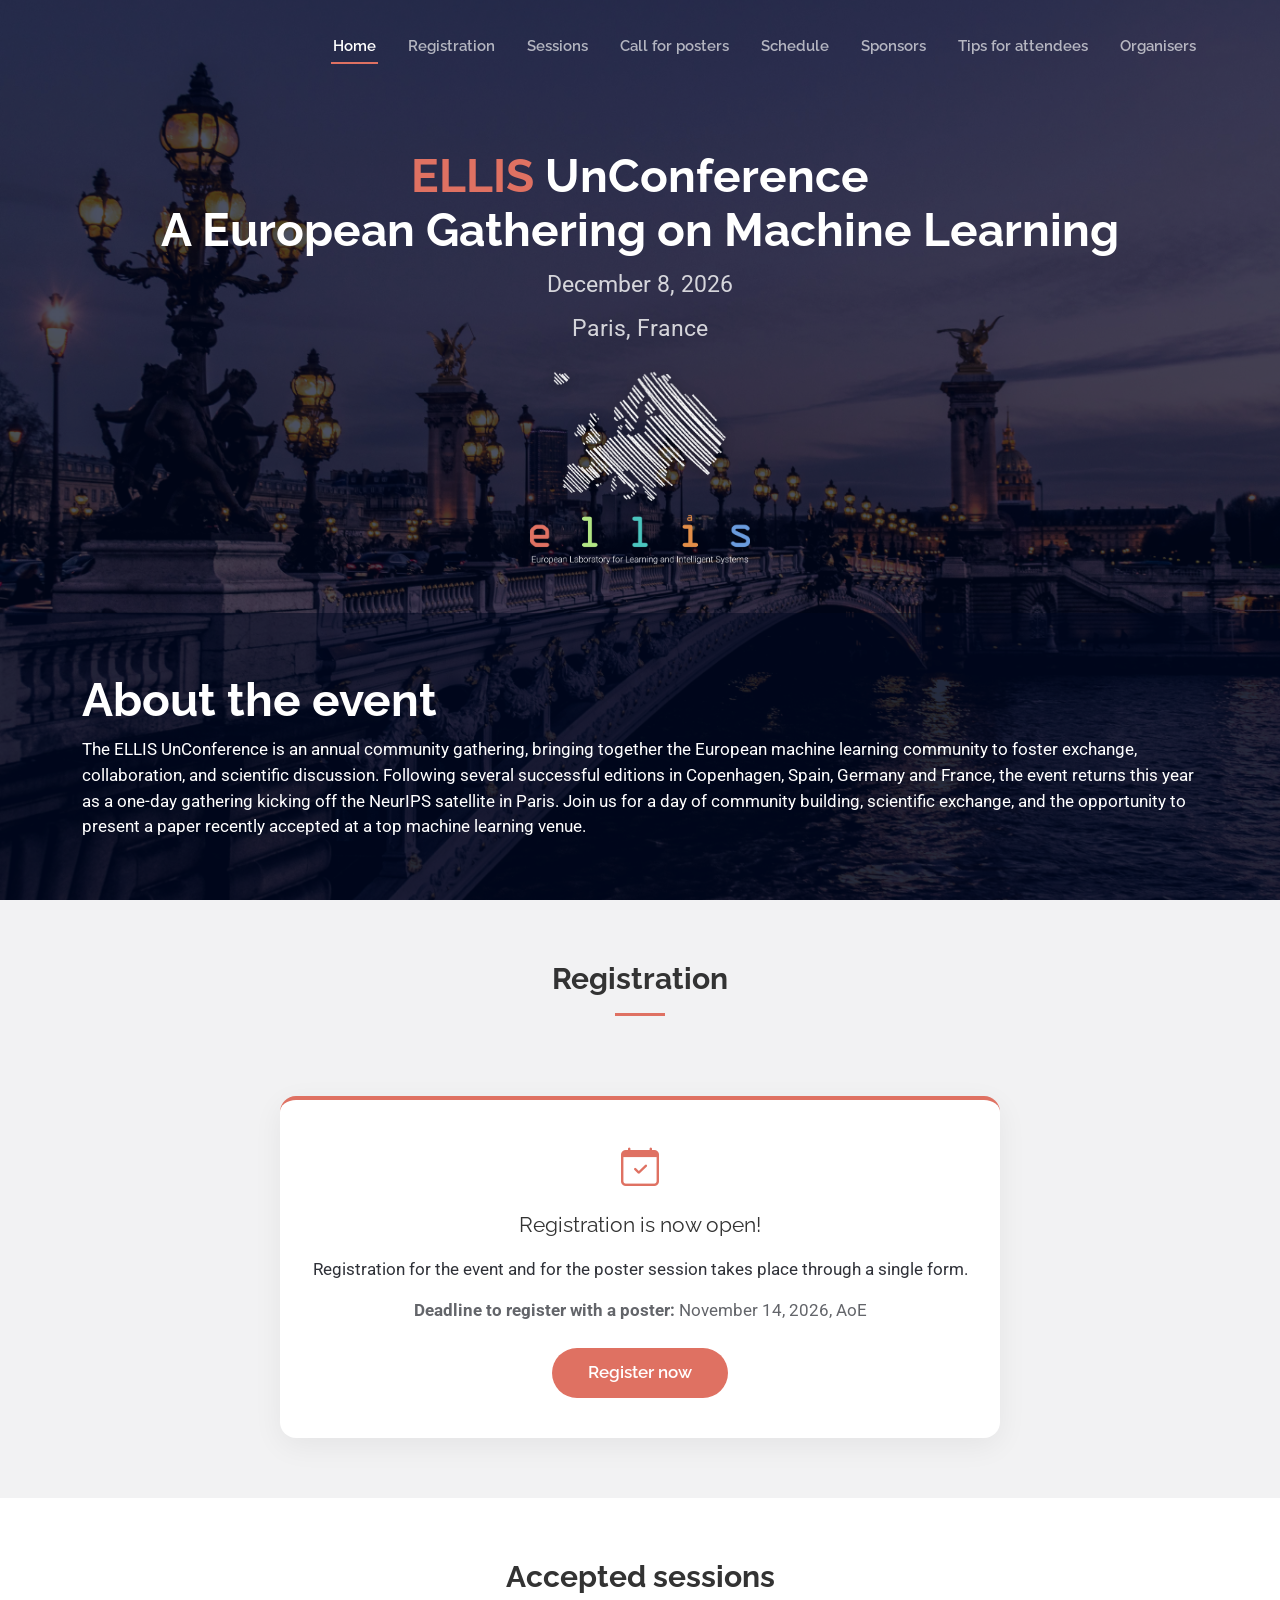
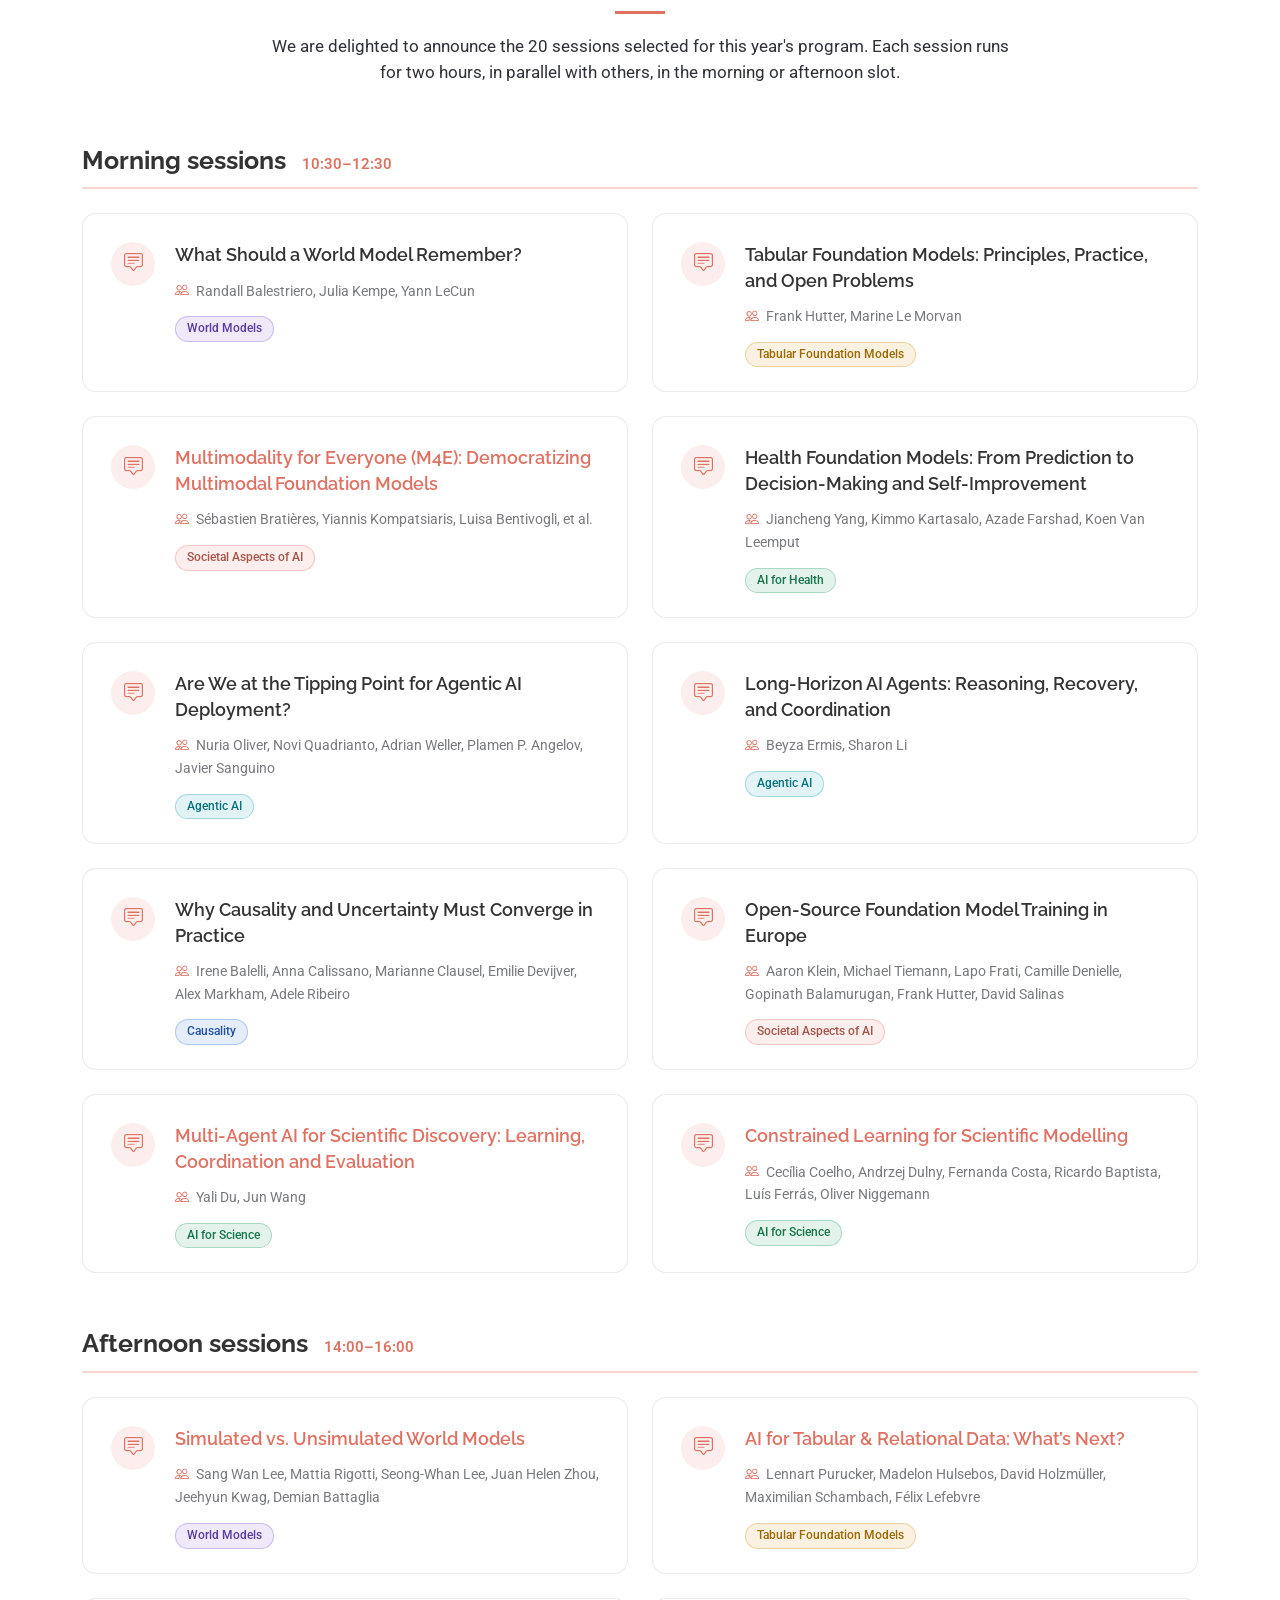
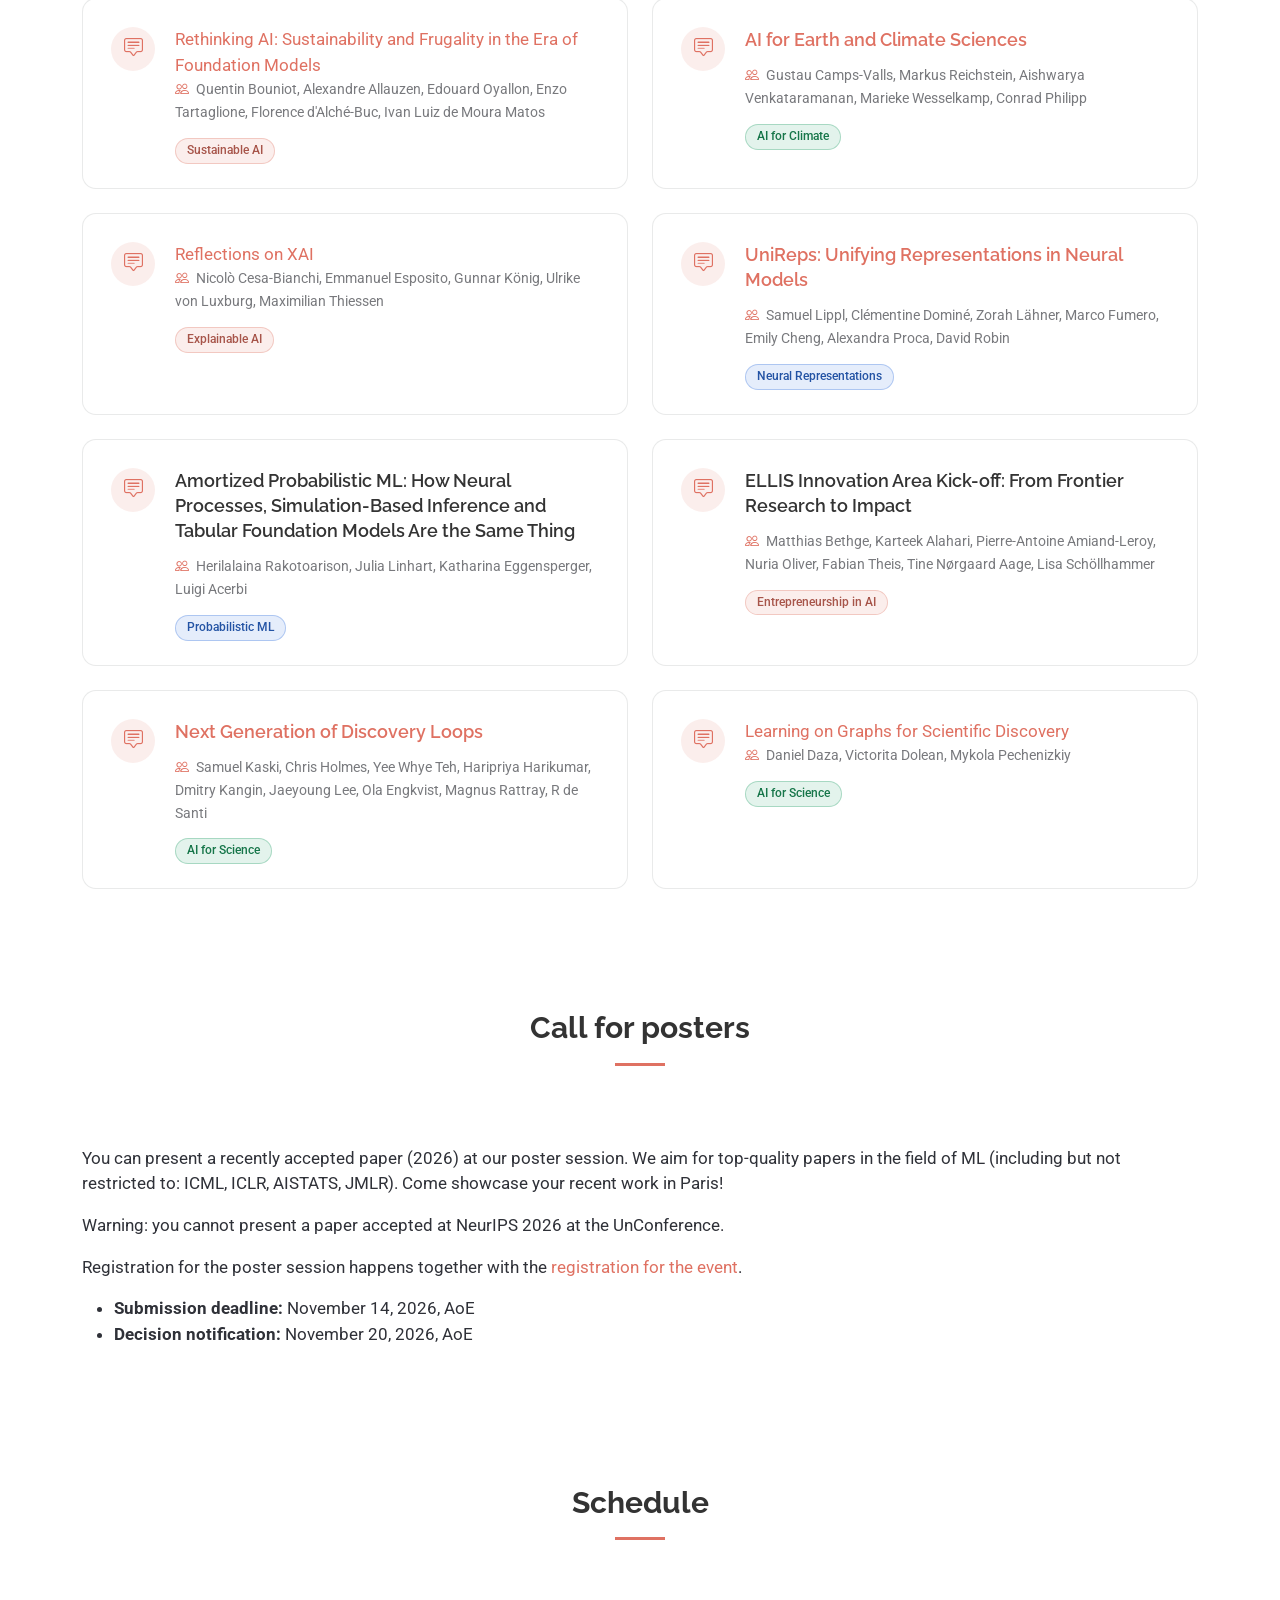
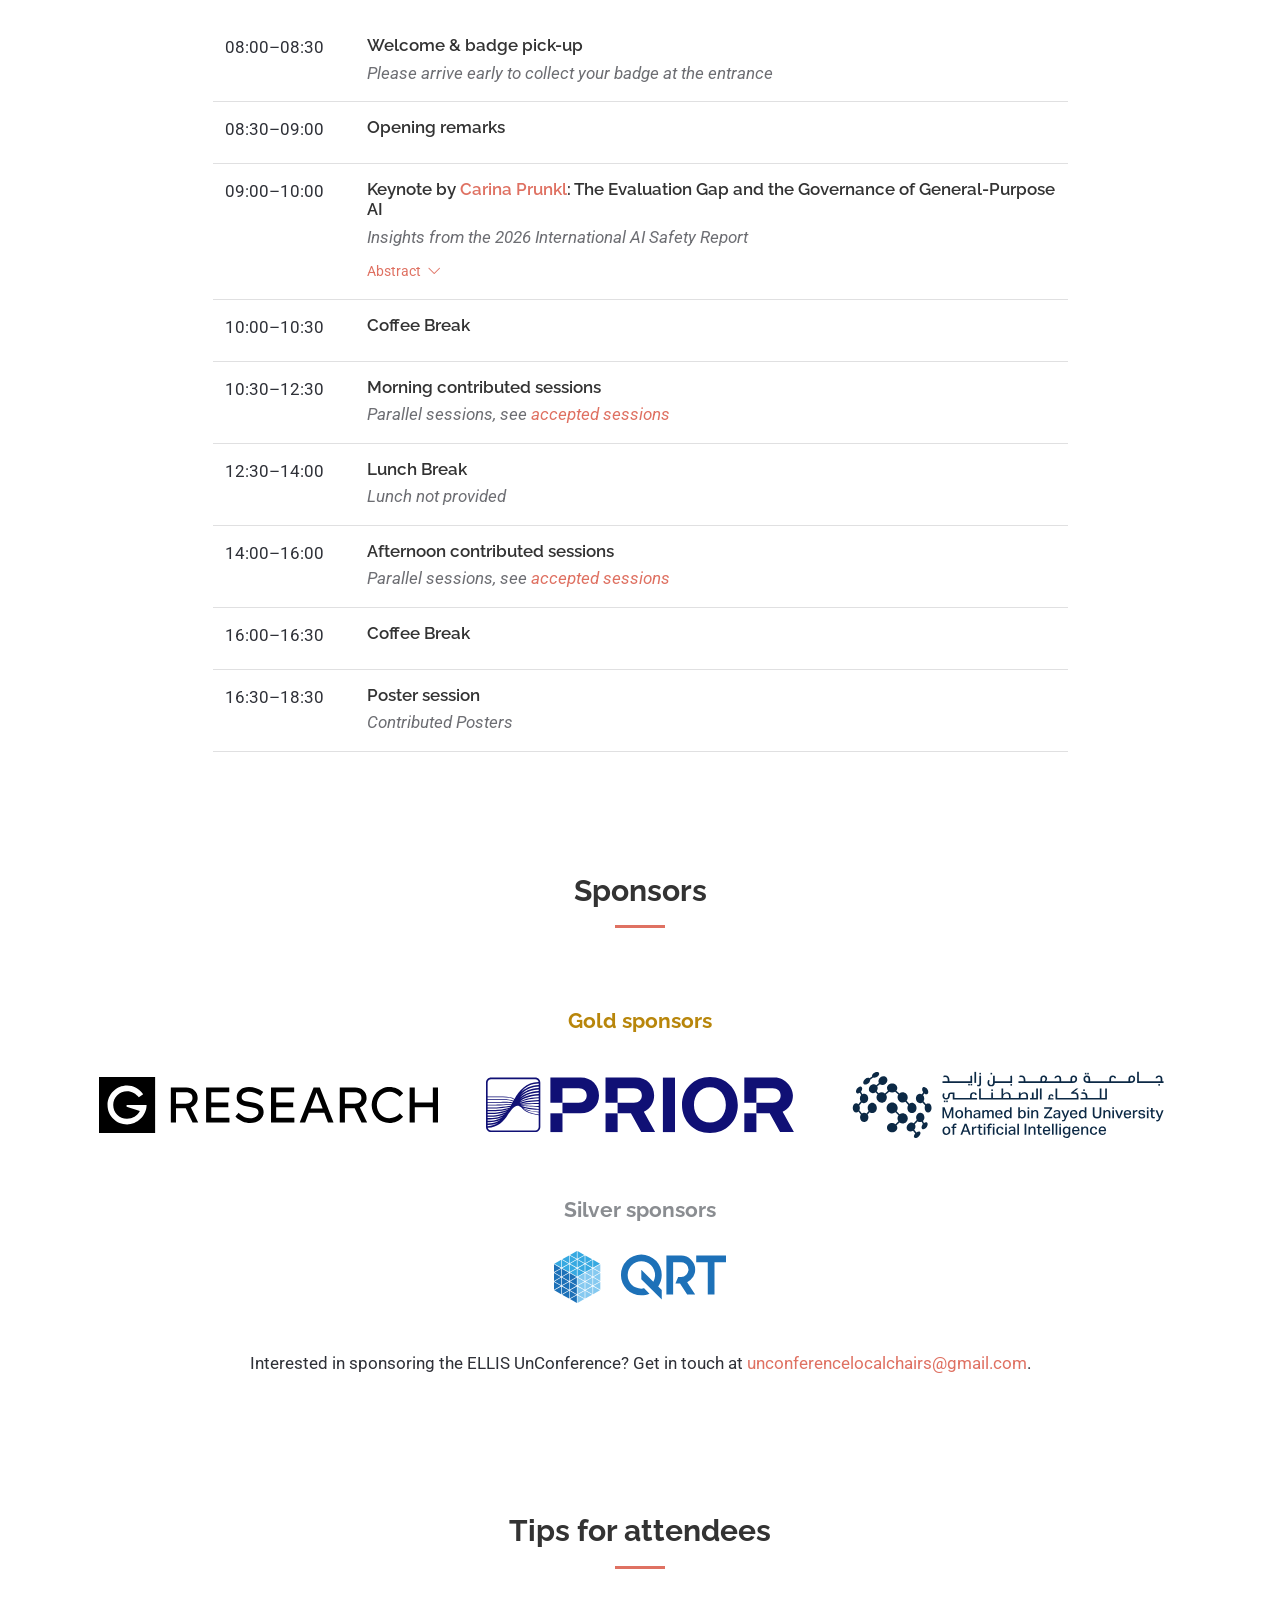
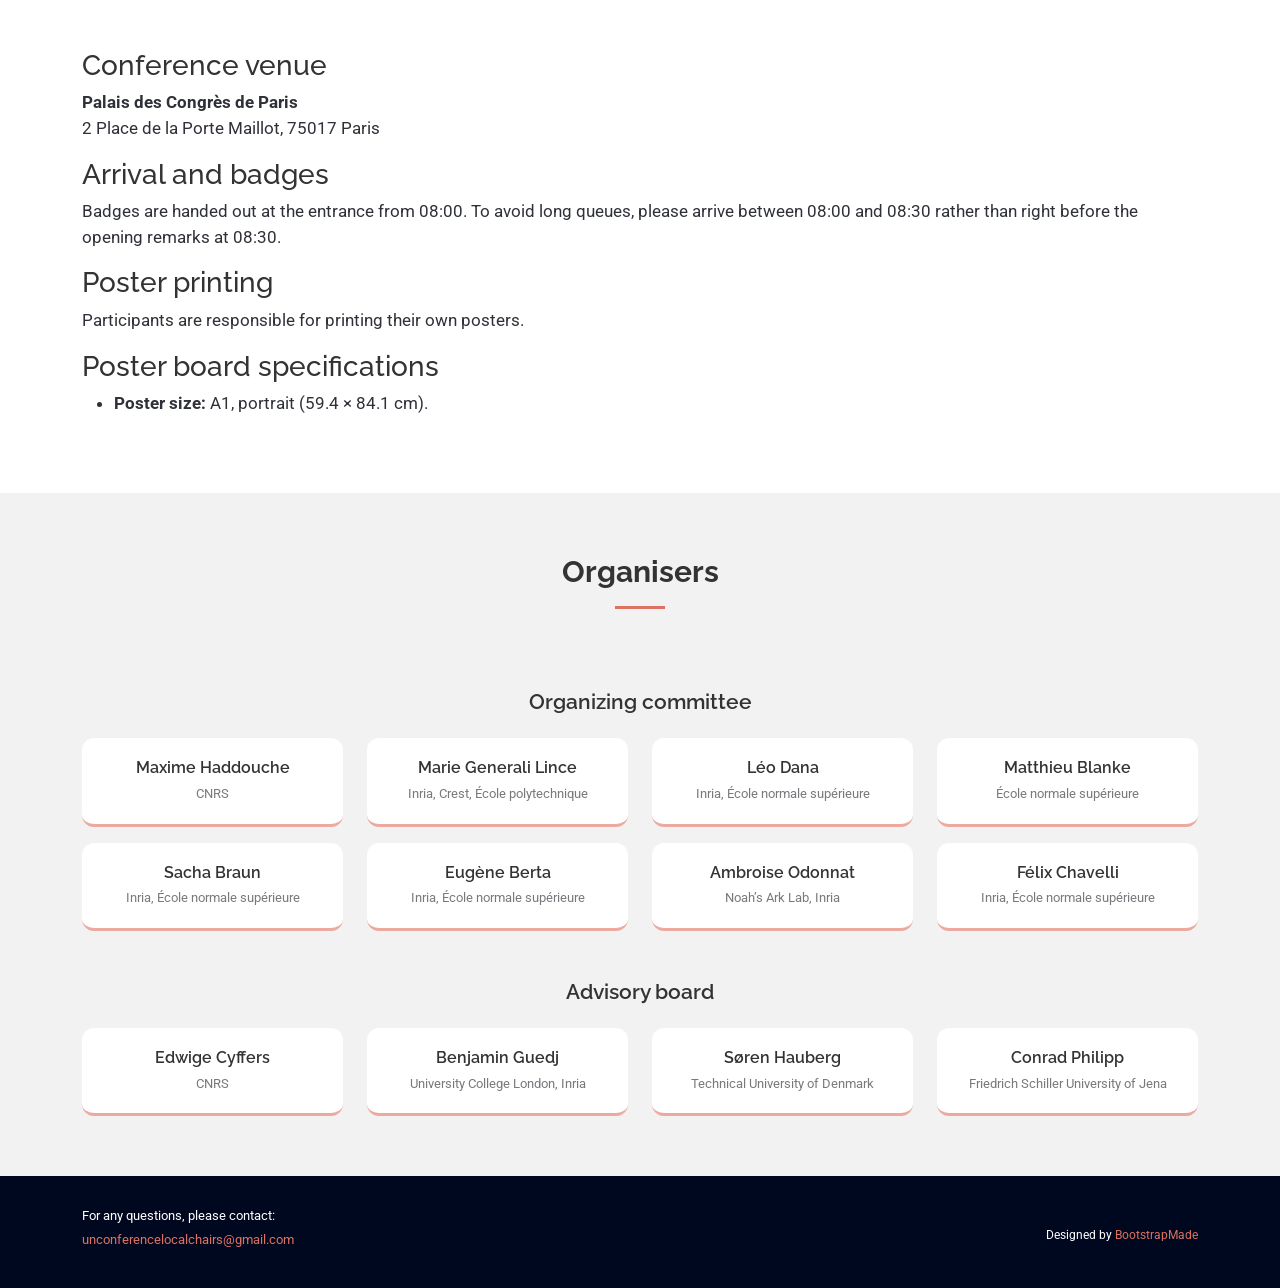
==== index.html @ 82939380 "welcome and badges" ====
<!DOCTYPE html>
<html lang="en">

<head>
  <meta charset="utf-8">
  <meta content="width=device-width, initial-scale=1.0" name="viewport">
  <title>ELLIS UnConference</title>
  <meta name="description" content="">
  <meta name="keywords" content="">

  <!-- Favicons -->
  <link href="assets/img/ELLIS_logo.png" rel="icon">
  <link href="assets/img/apple-touch-icon.png" rel="apple-touch-icon">

  <!-- Fonts -->
  <link href="https://fonts.googleapis.com" rel="preconnect">
  <link href="https://fonts.gstatic.com" rel="preconnect" crossorigin>
  <link href="https://fonts.googleapis.com/css2?family=Roboto:ital,wght@0,100;0,300;0,400;0,500;0,700;0,900;1,100;1,300;1,400;1,500;1,700;1,900&family=Raleway:ital,wght@0,100;0,200;0,300;0,400;0,500;0,600;0,700;0,800;0,900;1,100;1,200;1,300;1,400;1,500;1,600;1,700;1,800;1,900&display=swap" rel="stylesheet">

  <!-- Vendor CSS Files -->
  <link href="assets/vendor/bootstrap/css/bootstrap.min.css" rel="stylesheet">
  <link href="assets/vendor/bootstrap-icons/bootstrap-icons.css" rel="stylesheet">
  <link href="assets/vendor/aos/aos.css" rel="stylesheet">
  <link href="assets/vendor/glightbox/css/glightbox.min.css" rel="stylesheet">
  <link href="assets/vendor/swiper/swiper-bundle.min.css" rel="stylesheet">

  <!-- Main CSS File -->
  <link href="assets/css/main.css" rel="stylesheet">

  <!-- =======================================================
  * Template Name: TheEvent
  * Template URL: https://bootstrapmade.com/theevent-conference-event-bootstrap-template/
  * Updated: Aug 07 2024 with Bootstrap v5.3.3
  * Author: BootstrapMade.com
  * License: https://bootstrapmade.com/license/
  ======================================================== -->
</head>

<body class="index-page">

  <header id="header" class="header d-flex align-items-center fixed-top">
    <div class="container-fluid container-xl position-relative d-flex align-items-center">

      <a href="index.html" class="logo d-flex align-items-center me-auto">
        <!-- <img src="assets/img/logo.png" alt=""> -->
        <!-- Uncomment the line below if you also wish to use an text logo -->
        <!-- <h1 class="sitename">TheEvent</h1>  -->
      </a>

      <nav id="navmenu" class="navmenu">
        <ul>
          <li><a href="#hero" class="active">Home</a></li>
          <li><a href="#registration">Registration</a></li>
          <li><a href="#sessions">Sessions</a></li>
          <li><a href="#call-posters">Call for posters</a></li>
          <li><a href="#schedule">Schedule</a></li>
          <!-- <li><a href="#speakers">Invited speakers</a></li> -->
          <!-- <li><a href="#accepted-sessions">Accepted sessions</a></li> -->
          <li><a href="#sponsors">Sponsors</a></li>
          <li><a href="#tips">Tips for attendees</a></li>
          <li><a href="#organisers">Organisers</a></li>
        </ul>
        <i class="mobile-nav-toggle d-xl-none bi bi-list"></i>
      </nav>

    </div>
  </header>

  <main class="main">

    <!-- Hero Section -->
    <section id="hero" class="hero section dark-background">

      <img src="assets/img/Paris.jpg" alt="" data-aos="fade-in" class="hero-bg">

      <div class="container d-flex flex-column align-items-center text-center mt-auto">
        <h2 data-aos="fade-up" data-aos-delay="100" class=""><span>ELLIS</span> UnConference</h2>
        <h2 data-aos="fade-up" data-aos-delay="100" class="">A European Gathering on Machine Learning</h2>
        <p data-aos="fade-up" data-aos-delay="200">December 8, 2026</p>
        <p data-aos="fade-up" data-aos-delay="200">Paris, France</p>

        <div class="hero-logo text-center" data-aos="fade-up" style="width: 100%;">
          <img src="assets/img/ELLIS_logo_white.png" alt="ELLIS logo" class="img-fluid">
        </div>

      </div>

      <div class="about-info mt-auto position-relative">
        <div class="container position-relative" data-aos="fade-up">
          <div class="row">
            <div class="col-lg-12">
              <h2>About the event</h2>
              <p>
              The ELLIS UnConference is an annual community gathering, bringing together the European machine learning community to foster exchange, collaboration, and scientific discussion.
              Following several successful editions in Copenhagen, Spain, Germany and France, the event returns this year as a one-day gathering kicking off the NeurIPS satellite in Paris.
              Join us for a day of community building, scientific exchange, and the opportunity to present a paper recently accepted at a top machine learning venue.
              </p>
            </div>
          </div>
        </div>
      </div>

    </section><!-- /Hero Section -->


    <section id="registration" class="registration section light-background">

      <div class="container section-title" data-aos="fade-up">
        <h2>Registration</h2>
      </div>

      <div class="container" data-aos="fade-up" data-aos-delay="200">
        <div class="registration-box text-center">
          <i class="bi bi-calendar-check"></i>
          <p class="registration-date">Registration is now open!</p>
          <p>
            Registration for the event and for the poster session takes place through a single form.
          </p>
          <p>
            <strong>Deadline to register with a poster:</strong> November 14, 2026, AoE
          </p>
          <a href="https://ellisunconference2026.dakini-pco.com" class="registration-btn" target="_blank" rel="noopener">Register now</a>
        </div>
      </div>
    </section>


    <section id="sessions" class="sessions section">

      <div class="container section-title" data-aos="fade-up">
        <h2>Accepted sessions</h2>
        <p>
          We are delighted to announce the 20 sessions selected for this year's program.
          Each session runs for two hours, in parallel with others, in the morning or afternoon slot.
        </p>
      </div>

      <div class="container">
        <div class="session-slot" data-aos="fade-up">
          <h3>Morning sessions</h3>
          <time>10:30–12:30</time>
        </div>

        <div class="row gy-4">

          <div class="col-lg-6" data-aos="fade-up" data-aos-delay="200">
            <div class="session-card">
              <span class="session-icon"><i class="bi bi-chat-square-text"></i></span>
              <div>
                <h4>What Should a World Model Remember?</h4>
                <p><i class="bi bi-people"></i> Randall Balestriero, Julia Kempe, Yann LeCun</p>
                <ul class="session-tags">
                  <li class="tag tag-models">World Models</li>
                </ul>
              </div>
            </div>
          </div>

          <div class="col-lg-6" data-aos="fade-up" data-aos-delay="100">
            <div class="session-card">
              <span class="session-icon"><i class="bi bi-chat-square-text"></i></span>
              <div>
                <h4>Tabular Foundation Models: Principles, Practice, and Open Problems</h4>
                <p><i class="bi bi-people"></i> Frank Hutter, Marine Le Morvan</p>
                <ul class="session-tags">
                  <li class="tag tag-data">Tabular Foundation Models</li>
                </ul>
              </div>
            </div>
          </div>

          <div class="col-lg-6" data-aos="fade-up" data-aos-delay="200">
            <div class="session-card">
              <span class="session-icon"><i class="bi bi-chat-square-text"></i></span>
              <div>
                <h4>
                  <a href="https://dvps-ai.github.io/multimodality4everyone/" target="_blank" rel="noopener noreferrer">
                    Multimodality for Everyone (M4E): Democratizing Multimodal Foundation Models
                  </a>
                </h4>
                <p><i class="bi bi-people"></i> Sébastien Bratières, Yiannis Kompatsiaris, Luisa Bentivogli, et al.</p>
                <ul class="session-tags">
                  <li class="tag tag-society">Societal Aspects of AI</li>
                </ul>
              </div>
            </div>
          </div>

          <div class="col-lg-6" data-aos="fade-up" data-aos-delay="100">
            <div class="session-card">
              <span class="session-icon"><i class="bi bi-chat-square-text"></i></span>
              <div>
                <h4>Health Foundation Models: From Prediction to Decision-Making and Self-Improvement</h4>
                <p><i class="bi bi-people"></i> Jiancheng Yang, Kimmo Kartasalo, Azade Farshad, Koen Van Leemput</p>
                <ul class="session-tags">
                  <li class="tag tag-science">AI for Health</li>
                </ul>
              </div>
            </div>
          </div>

          <div class="col-lg-6" data-aos="fade-up" data-aos-delay="200">
            <div class="session-card">
              <span class="session-icon"><i class="bi bi-chat-square-text"></i></span>
              <div>
                <h4>Are We at the Tipping Point for Agentic AI Deployment?</h4>
                <p><i class="bi bi-people"></i> Nuria Oliver, Novi Quadrianto, Adrian Weller, Plamen P. Angelov, Javier Sanguino</p>
                <ul class="session-tags">
                  <li class="tag tag-agents">Agentic AI</li>
                </ul>
              </div>
            </div>
          </div>

          <div class="col-lg-6" data-aos="fade-up" data-aos-delay="100">
            <div class="session-card">
              <span class="session-icon"><i class="bi bi-chat-square-text"></i></span>
              <div>
                <h4>Long-Horizon AI Agents: Reasoning, Recovery, and Coordination</h4>
                <p><i class="bi bi-people"></i> Beyza Ermis, Sharon Li</p>
                <ul class="session-tags">
                  <li class="tag tag-agents">Agentic AI</li>
                </ul>
              </div>
            </div>
          </div>

          <div class="col-lg-6" data-aos="fade-up" data-aos-delay="200">
            <div class="session-card">
              <span class="session-icon"><i class="bi bi-chat-square-text"></i></span>
              <div>
                <h4>Why Causality and Uncertainty Must Converge in Practice</h4>
                <p><i class="bi bi-people"></i> Irene Balelli, Anna Calissano, Marianne Clausel, Emilie Devijver, Alex Markham, Adele Ribeiro</p>
                <ul class="session-tags">
                  <li class="tag tag-methods">Causality</li>
                </ul>
              </div>
            </div>
          </div>

          <div class="col-lg-6" data-aos="fade-up" data-aos-delay="100">
            <div class="session-card">
              <span class="session-icon"><i class="bi bi-chat-square-text"></i></span>
              <div>
                <h4>Open-Source Foundation Model Training in Europe</h4>
                <p><i class="bi bi-people"></i> Aaron Klein, Michael Tiemann, Lapo Frati, Camille Denielle, Gopinath Balamurugan, Frank Hutter, David Salinas</p>
                <ul class="session-tags">
                  <li class="tag tag-society">Societal Aspects of AI</li>
                </ul>
              </div>
            </div>
          </div>

          <div class="col-lg-6" data-aos="fade-up" data-aos-delay="200">
            <div class="session-card">
              <span class="session-icon"><i class="bi bi-chat-square-text"></i></span>
              <div>
                <h4>
                  <a href="https://yalidu.github.io/ellis-multi-agent-workshop-2026/#about" target="_blank" rel="noopener noreferrer">
                    Multi-Agent AI for Scientific Discovery: Learning, Coordination and Evaluation
                  </a>
                </h4>
                <p><i class="bi bi-people"></i> Yali Du, Jun Wang</p>
                <ul class="session-tags">
                  <li class="tag tag-science">AI for Science</li>
                </ul>
              </div>
            </div>
          </div>

          <div class="col-lg-6" data-aos="fade-up" data-aos-delay="100">
            <div class="session-card">
              <span class="session-icon"><i class="bi bi-chat-square-text"></i></span>
              <div>
                <h4>
                  <a href="https://badulion.github.io/cl4sm_2026/" target="_blank" rel="noopener noreferrer">
                    Constrained Learning for Scientific Modelling
                  </a>
                </h4>
                <p><i class="bi bi-people"></i> Cecília Coelho, Andrzej Dulny, Fernanda Costa, Ricardo Baptista, Luís Ferrás, Oliver Niggemann</p>
                <ul class="session-tags">
                  <li class="tag tag-science">AI for Science</li>
                </ul>
              </div>
            </div>
          </div>

        </div>

        <div class="session-slot" data-aos="fade-up">
          <h3>Afternoon sessions</h3>
          <time>14:00–16:00</time>
        </div>

        <div class="row gy-4">

          <div class="col-lg-6" data-aos="fade-up" data-aos-delay="200">
            <div class="session-card">
              <span class="session-icon"><i class="bi bi-chat-square-text"></i></span>
              <div>
                <h4>
                  <a href="https://unsimulated-wm.github.io/ " target="_blank" rel="noopener noreferrer">
                    Simulated vs. Unsimulated World Models
                  </a>
                </h4>
                <p><i class="bi bi-people"></i> Sang Wan Lee, Mattia Rigotti, Seong-Whan Lee, Juan Helen Zhou, Jeehyun Kwag, Demian Battaglia</p>
                <ul class="session-tags">
                  <li class="tag tag-models">World Models</li>
                </ul>
              </div>
            </div>
          </div>

          <div class="col-lg-6" data-aos="fade-up" data-aos-delay="100">
            <div class="session-card">
              <span class="session-icon"><i class="bi bi-chat-square-text"></i></span>
              <div>
                <h4>
                  <a href="https://lennartpurucker.github.io/tabular-relational-ellis/" target="_blank" rel="noopener noreferrer">
                    AI for Tabular &amp; Relational Data: What’s Next?
                  </a>
                </h4>
                <p><i class="bi bi-people"></i> Lennart Purucker, Madelon Hulsebos, David Holzmüller, Maximilian Schambach, Félix Lefebvre</p>
                <ul class="session-tags">
                  <li class="tag tag-data">Tabular Foundation Models</li>
                </ul>
              </div>
            </div>
          </div>

          <div class="col-lg-6" data-aos="fade-up" data-aos-delay="200">
            <div class="session-card">
              <span class="session-icon"><i class="bi bi-chat-square-text"></i></span>
              <div>
                <a href="https://rethinking-ai.github.io/" target="_blank" rel="noopener noreferrer">
                    Rethinking AI: Sustainability and Frugality in the Era of Foundation Models
                  </a>
                <p><i class="bi bi-people"></i> Quentin Bouniot, Alexandre Allauzen, Edouard Oyallon, Enzo Tartaglione, Florence d'Alché-Buc, Ivan Luiz de Moura Matos</p>
                <ul class="session-tags">
                  <li class="tag tag-society">Sustainable AI</li>
                </ul>
              </div>
            </div>
          </div>

          <div class="col-lg-6" data-aos="fade-up" data-aos-delay="100">
            <div class="session-card">
              <span class="session-icon"><i class="bi bi-chat-square-text"></i></span>
              <div>
                <h4>
                  <a href="https://www.ellis-jena.ai/ellis-unconference-2026/" target="_blank" rel="noopener noreferrer">
                    AI for Earth and Climate Sciences
                  </a>
                </h4>
                <p><i class="bi bi-people"></i> Gustau Camps-Valls, Markus Reichstein, Aishwarya Venkataramanan, Marieke Wesselkamp, Conrad Philipp</p>
                <ul class="session-tags">
                  <li class="tag tag-science">AI for Climate</li>
                </ul>
              </div>
            </div>
          </div>

          <div class="col-lg-6" data-aos="fade-up" data-aos-delay="200">
            <div class="session-card">
              <span class="session-icon"><i class="bi bi-chat-square-text"></i></span>
              <div>
                <a href="https://reflectionsonxai.github.io/" target="_blank" rel="noopener noreferrer">
                    Reflections on XAI
                  </a>
                <p><i class="bi bi-people"></i> Nicolò Cesa-Bianchi, Emmanuel Esposito, Gunnar König, Ulrike von Luxburg, Maximilian Thiessen</p>
                <ul class="session-tags">
                  <li class="tag tag-society">Explainable AI</li>
                </ul>
              </div>
            </div>
          </div>

          <div class="col-lg-6" data-aos="fade-up" data-aos-delay="100">
            <div class="session-card">
              <span class="session-icon"><i class="bi bi-chat-square-text"></i></span>
              <div>
                <h4>
                  <a href="https://unireps.org/" target="_blank" rel="noopener noreferrer">
                    UniReps: Unifying Representations in Neural Models
                  </a>
                </h4>
                <p><i class="bi bi-people"></i> Samuel Lippl, Clémentine Dominé, Zorah Lähner, Marco Fumero, Emily Cheng, Alexandra Proca, David Robin</p>
                <ul class="session-tags">
                  <li class="tag tag-methods">Neural Representations</li>
                </ul>
              </div>
            </div>
          </div>

          <div class="col-lg-6" data-aos="fade-up" data-aos-delay="200">
            <div class="session-card">
              <span class="session-icon"><i class="bi bi-chat-square-text"></i></span>
              <div>
                <h4>Amortized Probabilistic ML: How Neural Processes, Simulation-Based Inference and Tabular Foundation Models Are the Same Thing</h4>
                <p><i class="bi bi-people"></i> Herilalaina Rakotoarison, Julia Linhart, Katharina Eggensperger, Luigi Acerbi</p>
                <ul class="session-tags">
                  <li class="tag tag-methods">Probabilistic ML</li>
                </ul>
              </div>
            </div>
          </div>

          <div class="col-lg-6" data-aos="fade-up" data-aos-delay="100">
            <div class="session-card">
              <span class="session-icon"><i class="bi bi-chat-square-text"></i></span>
              <div>
                <h4>ELLIS Innovation Area Kick-off: From Frontier Research to Impact</h4>
                <p><i class="bi bi-people"></i> Matthias Bethge, Karteek Alahari, Pierre-Antoine Amiand-Leroy, Nuria Oliver, Fabian Theis, Tine Nørgaard Aage, Lisa Schöllhammer</p>
                <ul class="session-tags">
                  <li class="tag tag-society">Entrepreneurship in AI</li>
                </ul>
              </div>
            </div>
          </div>

          <div class="col-lg-6" data-aos="fade-up" data-aos-delay="200">
            <div class="session-card">
              <span class="session-icon"><i class="bi bi-chat-square-text"></i></span>
              <div>    
                <h4>
                  <a href="https://nextgendiscloop.github.io/" target="_blank" rel="noopener noreferrer">
                    Next Generation of Discovery Loops
                  </a>
                </h4>
                <p><i class="bi bi-people"></i> Samuel Kaski, Chris Holmes, Yee Whye Teh, Haripriya Harikumar, Dmitry Kangin, Jaeyoung Lee, Ola Engkvist, Magnus Rattray, R de Santi</p>
                <ul class="session-tags">
                  <li class="tag tag-science">AI for Science</li>
                </ul>
              </div>
            </div>
          </div>

          <div class="col-lg-6" data-aos="fade-up" data-aos-delay="100">
            <div class="session-card">
              <span class="session-icon"><i class="bi bi-chat-square-text"></i></span>
              <div>
                <a href="https://log4science.github.io/" target="_blank" rel="noopener noreferrer">
                    Learning on Graphs for Scientific Discovery
                  </a>
                <p><i class="bi bi-people"></i> Daniel Daza, Victorita Dolean, Mykola Pechenizkiy</p>
                <ul class="session-tags">
                  <li class="tag tag-science">AI for Science</li>
                </ul>
              </div>
            </div>
          </div>

        </div>
      </div>
    </section>


    <section id="call-posters" class="schedule section">

      <div class="container section-title" data-aos="fade-up">
        <h2>Call for posters</h2>
      </div>

      <div class="container" data-aos="fade-up" data-aos-delay="200">
        <p>
          You can present a recently accepted paper (2026) at our poster session.
          We aim for top-quality papers in the field of ML (including but not restricted to: ICML, ICLR, AISTATS, JMLR).
          Come showcase your recent work in Paris!
        </p>
        <p>
          Warning: you cannot present a paper accepted at NeurIPS 2026 at the UnConference.
        </p>
        <p>
          Registration for the poster session happens together with the <a href="#registration">registration for the event</a>.
        </p>
        <ul class="fa-ul">
          <li><span class="fa-li"><i class="fa fa-check"></i></span><strong>Submission deadline:</strong> November 14, 2026, AoE</li>
          <li><span class="fa-li"><i class="fa fa-check"></i></span><strong>Decision notification:</strong> November 20, 2026, AoE</li>
        </ul>

      </div>
    </section>
  

    <section id="schedule" class="schedule section">

      <div class="container section-title" data-aos="fade-up">
        <h2>Schedule</h2>
      </div>

      <div class="container">
        <div class="tab-content row justify-content-center" data-aos="fade-up" data-aos-delay="200">
          <div role="tabpanel" class="col-lg-9 tab-pane fade show active" id="day-1">

            <div class="row schedule-item">
              <div class="col-md-2">
                <time>08:00–08:30</time>
              </div>
              <div class="col-md-10">
                <h4>Welcome &amp; badge pick-up</h4>
                <p>Please arrive early to collect your badge at the entrance</p>
              </div>
            </div>

            <div class="row schedule-item">
              <div class="col-md-2">
                <time>08:30–09:00</time>
              </div>
              <div class="col-md-10">
                <h4>Opening remarks</h4>
              </div>
            </div>

            <div class="row schedule-item">
              <div class="col-md-2">
                <time>09:00–10:00</time>
              </div>
              <div class="col-md-10">
                <h4>Keynote by <a href="https://www.carinaprunkl.com" target="_blank" rel="noopener noreferrer">Carina Prunkl</a>: The Evaluation Gap and the Governance of General-Purpose AI</h4>
                <p>Insights from the 2026 International AI Safety Report</p>
                <details class="schedule-abstract">
                  <summary>Abstract <i class="bi bi-chevron-down"></i></summary>
                  <p>This presentation discusses key findings from the 2026 International AI Safety Report, an international scientific assessment of the capabilities, risks, and risk management challenges associated with general-purpose AI systems. It focuses in particular on one cross-cutting theme in the report: the growing gap between what current evaluations measure and what decision-makers need to know. As AI systems advance rapidly, benchmarks and model evaluations are increasingly used to support claims about capability, safety, and readiness for deployment. Yet these evaluations often provide only limited evidence about how systems will behave in real-world settings. The talk situates this evaluation gap within the report’s broader findings on capability advances, emerging risks, and the limits of existing safety measures, and reflects on what this means for governance under conditions of incomplete and uneven evidence.</p>
                </details>
              </div>
            </div>

            <div class="row schedule-item">
              <div class="col-md-2">
                <time>10:00–10:30</time>
              </div>
              <div class="col-md-10">
                <h4>Coffee Break</h4>
              </div>
            </div>

            <div class="row schedule-item">
              <div class="col-md-2">
                <time>10:30–12:30</time>
              </div>
              <div class="col-md-10">
                <h4>Morning contributed sessions</h4>
                <p>Parallel sessions, see <a href="#sessions">accepted sessions</a></p>
              </div>
            </div>

            <div class="row schedule-item">
              <div class="col-md-2">
                <time>12:30–14:00</time>
              </div>
              <div class="col-md-10">
                <h4>Lunch Break</h4>
                <p>Lunch not provided</p>
              </div>
            </div>

            <div class="row schedule-item">
              <div class="col-md-2">
                <time>14:00–16:00</time>
              </div>
              <div class="col-md-10">
                <h4>Afternoon contributed sessions</h4>
                <p>Parallel sessions, see <a href="#sessions">accepted sessions</a></p>
              </div>
            </div>

            <div class="row schedule-item">
              <div class="col-md-2">
                <time>16:00–16:30</time>
              </div>
              <div class="col-md-10">
                <h4>Coffee Break</h4>
              </div>
            </div>

            <div class="row schedule-item">
              <div class="col-md-2">
                <time>16:30–18:30</time>
              </div>
              <div class="col-md-10">
                <h4>Poster session</h4>
                <p>Contributed Posters</p>
              </div>
            </div>
          </div>
        </div>
      </div>
    </section>


    <!--
    <section id="speakers" class="speakers section">

      <div class="container section-title" data-aos="fade-up">
        <h2>Invited speakers</h2>
      <div class="container">

        <div class="row gy-4">

          <div class="col-xl-4 col-lg-4 col-md-6" data-aos="fade-up" data-aos-delay="100">
            <div class="member">
              <img src="assets/img/speakers/speaker.jpg" class="img-fluid" alt="Speaker" style="aspect-ratio: 1 / 1; object-fit: cover; object-position: 50% 10%;">
              <div class="member-info">
                <div class="member-info-content">
                  <h4>Someone</h4>
                  <span>Talk title</span>
                </div>
                <div class="social">
                  <a href="website"><i class="bi bi-globe"></i></a>
                  <a href="scholar"><i class="bi bi-mortarboard"></i></a>
                  <a href=""><i class="bi bi-twitter-x"></i></a>
                </div>
              </div>
            </div>
          </div>

          <div class="col-xl-4 col-lg-4 col-md-6" data-aos="fade-up" data-aos-delay="100">
            <div class="member">
              <img src="assets/img/speakers/speaker.jpg" class="img-fluid" alt="Speaker" style="aspect-ratio: 1 / 1; object-fit: cover; object-position: 50% 10%;">
              <div class="member-info">
                <div class="member-info-content">
                  <h4>Someone</h4>
                  <span>Talk title</span>
                </div>
                <div class="social">
                  <a href="website"><i class="bi bi-globe"></i></a>
                  <a href="scholar"><i class="bi bi-mortarboard"></i></a>
                  <a href=""><i class="bi bi-twitter-x"></i></a>
                </div>
              </div>
            </div>
          </div>

          <div class="col-xl-4 col-lg-4 col-md-6" data-aos="fade-up" data-aos-delay="100">
            <div class="member">
              <img src="assets/img/speakers/speaker.jpg" class="img-fluid" alt="Speaker" style="aspect-ratio: 1 / 1; object-fit: cover; object-position: 50% 10%;">
              <div class="member-info">
                <div class="member-info-content">
                  <h4>Someone</h4>
                  <span>Talk title</span>
                </div>
                <div class="social">
                  <a href="website"><i class="bi bi-globe"></i></a>
                  <a href="scholar"><i class="bi bi-mortarboard"></i></a>
                  <a href=""><i class="bi bi-twitter-x"></i></a>
                </div>
              </div>
            </div>
          </div>

        </div>

      </div>

    </section>
    -->


    <!--
    <section id="accepted-sessions" class="schedule section">

      <div class="container section-title" data-aos="fade-up">
        <h2>Accepted sessions</h2>
      </div>

      <div class="container" data-aos="fade-up" data-aos-delay="200">

        <h3>Morning session</h3>
        <ul class="list-unstyled mb-5">

          <li class="mb-4">
            <br>
            <strong>Room1: Session name</strong>
            <div class="text-muted">Speakers</div>
          </li>

          <li class="mb-4">
            <br>
            <strong>Room2: Session name</strong>
            <div class="text-muted">Speakers</div>
          </li>

          <li class="mb-4">
            <br>
            <strong>Room3: Session name</strong>
            <div class="text-muted">Speakers</div>
          </li>

        </ul>

        <h3>Afternoon session</h3>
        <ul class="list-unstyled mb-5">

          <li class="mb-4">
            <br>
            <strong>Room1: Session name</strong>
            <div class="text-muted">Speakers</div>
          </li>

          <li class="mb-4">
            <br>
            <strong>Room2: Session name</strong>
            <div class="text-muted">Speakers</div>
          </li>

          <li class="mb-4">
            <br>
            <strong>Room3: Session name</strong>
            <div class="text-muted">Speakers</div>
          </li>

        </ul>

        </div>

    </section>
    -->


    <section id="sponsors" class="sponsors section">
 
      <div class="container section-title" data-aos="fade-up">
        <h2>Sponsors</h2>
      </div>
 
      <div class="container" data-aos="fade-up" data-aos-delay="200">
        
        <!-- <p class="text-center">
          We are grateful to the following organizations for supporting the ELLIS UnConference.
        </p> -->
 
        <h3 class="sponsor-tier-title gold">Gold sponsors</h3>
        <div class="sponsor-row gold">
          <a href="https://www.gresearch.com" class="sponsor-logo" target="_blank" rel="noopener noreferrer" data-aos="zoom-in" data-aos-delay="100">
            <img src="assets/img/sponsors/g-research.svg" alt="G-Research">
          </a>
          <a href="https://priorlabs.ai" class="sponsor-logo" target="_blank" rel="noopener noreferrer" data-aos="zoom-in" data-aos-delay="150">
            <img src="assets/img/sponsors/prior-labs.svg" alt="Prior Labs">
          </a>
          <a href="https://mbzuai.ac.ae" class="sponsor-logo" target="_blank" rel="noopener noreferrer" data-aos="zoom-in" data-aos-delay="200">
            <img src="assets/img/sponsors/mbzuai.svg" class="logo-stacked" alt="MBZUAI">
          </a>
        </div>

        <h3 class="sponsor-tier-title silver">Silver sponsors</h3>
        <div class="sponsor-row silver">
          <a href="https://www.qube-rt.com" class="sponsor-logo" target="_blank" rel="noopener noreferrer" data-aos="zoom-in" data-aos-delay="100">
            <img src="assets/img/sponsors/qrt.svg" alt="QRT (Qube Research & Technologies)">
          </a>
        </div>

        <!-- <h3 class="sponsor-tier-title silver">Silver sponsors</h3>
        <div class="row gy-4 justify-content-center sponsor-row silver">
 
          <div class="col-lg-3 col-md-4 col-6" data-aos="zoom-in" data-aos-delay="100">
            <div class="sponsor-box">
              <img src="assets/img/sponsors/silver-sponsor-1.png" class="img-fluid" alt="Silver Sponsor 1">
            </div>
          </div>
 
          <div class="col-lg-3 col-md-4 col-6" data-aos="zoom-in" data-aos-delay="150">
            <div class="sponsor-box">
              <img src="assets/img/sponsors/silver-sponsor-2.png" class="img-fluid" alt="Silver Sponsor 2">
            </div>
          </div>
 
          <div class="col-lg-3 col-md-4 col-6" data-aos="zoom-in" data-aos-delay="200">
            <div class="sponsor-box">
              <img src="assets/img/sponsors/silver-sponsor-3.png" class="img-fluid" alt="Silver Sponsor 3">
            </div>
          </div>
 
          <div class="col-lg-3 col-md-4 col-6" data-aos="zoom-in" data-aos-delay="250">
            <div class="sponsor-box">
              <img src="assets/img/sponsors/silver-sponsor-4.png" class="img-fluid" alt="Silver Sponsor 4">
            </div>
          </div>
        </div> -->

        <p class="text-center">
          Interested in sponsoring the ELLIS UnConference? Get in touch at <a href="mailto:unconferencelocalchairs@gmail.com">unconferencelocalchairs@gmail.com</a>.
        </p>
 
      </div>
    </section>


    <section id="tips" class="schedule section">

      <div class="container section-title" data-aos="fade-up">
        <h2>Tips for attendees</h2>
      </div>

      <div class="container" data-aos="fade-up" data-aos-delay="200">

        <h3>Conference venue</h3>
        <p>
        <strong>Palais des Congrès de Paris</strong><br>
        2 Place de la Porte Maillot, 75017 Paris
        </p>

        <h3>Arrival and badges</h3>
        <p>
          Badges are handed out at the entrance from 08:00. To avoid long queues, please arrive between 08:00 and 08:30 rather than right before the opening remarks at 08:30.
        </p>

        <h3>Poster printing</h3>
        <p>Participants are responsible for printing their own posters.</p>

        <h3>Poster board specifications</h3>
        <ul class="fa-ul">
          <li><span class="fa-li"><i class="fa fa-check"></i></span><strong>Poster size:</strong> A1, portrait (59.4 × 84.1 cm).</li>
          <!-- <li><span class="fa-li"><i class="fa fa-check"></i></span><strong>Fixing method:</strong> more info to come.</li> -->
        </ul>

      </div>
    </section>

    <section id="organisers" class="organisers section light-background">

      <div class="container section-title" data-aos="fade-up">
        <h2>Organisers</h2>
      </div>

      <div class="container" data-aos="fade-up" data-aos-delay="200">

        <h3>Organizing committee</h3>
        <div class="row gy-3 mb-5">
          <div class="col-lg-3 col-md-4 col-sm-6">
            <div class="organiser">
              <h4>Maxime Haddouche</h4>
              <p>CNRS</p>
            </div>
          </div>
          <div class="col-lg-3 col-md-4 col-sm-6">
            <div class="organiser">
              <h4>Marie Generali Lince</h4>
              <p>Inria, Crest, École polytechnique</p>
            </div>
          </div>
          <div class="col-lg-3 col-md-4 col-sm-6">
            <div class="organiser">
              <h4>Léo Dana</h4>
              <p>Inria, École normale supérieure</p>
            </div>
          </div>
          <div class="col-lg-3 col-md-4 col-sm-6">
            <div class="organiser">
              <h4>Matthieu Blanke</h4>
              <p>École normale supérieure</p>
            </div>
          </div>
          <div class="col-lg-3 col-md-4 col-sm-6">
            <div class="organiser">
              <h4>Sacha Braun</h4>
              <p>Inria, École normale supérieure</p>
            </div>
          </div>
          <div class="col-lg-3 col-md-4 col-sm-6">
            <div class="organiser">
              <h4>Eugène Berta</h4>
              <p>Inria, École normale supérieure</p>
            </div>
          </div>
          <div class="col-lg-3 col-md-4 col-sm-6">
            <div class="organiser">
              <h4>Ambroise Odonnat</h4>
              <p>Noah’s Ark Lab, Inria</p>
            </div>
          </div>
          <div class="col-lg-3 col-md-4 col-sm-6">
            <div class="organiser">
              <h4>Félix Chavelli</h4>
              <p>Inria, École normale supérieure</p>
            </div>
          </div>
        </div>

        <h3>Advisory board</h3>
        <div class="row gy-3">
          <div class="col-lg-3 col-md-4 col-sm-6">
            <div class="organiser">
              <h4>Edwige Cyffers</h4>
              <p>CNRS</p>
            </div>
          </div>
          <div class="col-lg-3 col-md-4 col-sm-6">
            <div class="organiser">
              <h4>Benjamin Guedj</h4>
              <p>University College London, Inria</p>
            </div>
          </div>
          <div class="col-lg-3 col-md-4 col-sm-6">
            <div class="organiser">
              <h4>Søren Hauberg</h4>
              <p>Technical University of Denmark</p>
            </div>
          </div>
          <div class="col-lg-3 col-md-4 col-sm-6">
            <div class="organiser">
              <h4>Conrad Philipp</h4>
              <p>Friedrich Schiller University of Jena</p>
            </div>
          </div>
        </div>

      </div>
    </section>

  </main>

  <footer id="footer" class="footer dark-background">
    <div class="copyright text-center">
      <div class="container d-flex flex-column flex-lg-row justify-content-center justify-content-lg-between align-items-center">
        <div class="d-flex flex-column align-items-center align-items-lg-start">
        <p class="mb-1">For any questions, please contact:</p>
        <p class="mb-2">
          <a href="mailto:unconferencelocalchairs@gmail.com">unconferencelocalchairs@gmail.com</a>
        </p>
          <!-- <div class="social-links order-first order-lg-last mb-3 mb-lg-0">
            <a href=""><i class="bi bi-twitter-x"></i></a>
            <a href=""><i class="bi bi-facebook"></i></a>
            <a href=""><i class="bi bi-instagram"></i></a>
            <a href=""><i class="bi bi-linkedin"></i></a>
          </div> -->
        </div>
        <div class="credits">
          <!-- All the links in the footer should remain intact. -->
          <!-- You can delete the links only if you purchased the pro version. -->
          <!-- Licensing information: https://bootstrapmade.com/license/ -->
          <!-- Purchase the pro version with working PHP/AJAX contact form: https://bootstrapmade.com/herobiz-bootstrap-business-template/ -->
          Designed by <a href="https://bootstrapmade.com/">BootstrapMade</a>
        </div>
      </div>
    </div>
  </footer>

  <!-- Scroll Top -->
  <a href="#" id="scroll-top" class="scroll-top d-flex align-items-center justify-content-center"><i class="bi bi-arrow-up-short"></i></a>

  <!-- Preloader -->
  <div id="preloader"></div>

  <!-- Vendor JS Files -->
  <script src="assets/vendor/bootstrap/js/bootstrap.bundle.min.js"></script>
  <script src="assets/vendor/php-email-form/validate.js"></script>
  <script src="assets/vendor/aos/aos.js"></script>
  <script src="assets/vendor/glightbox/js/glightbox.min.js"></script>
  <script src="assets/vendor/swiper/swiper-bundle.min.js"></script>

  <!-- Main JS File -->
  <script src="assets/js/main.js"></script>

</body>

</html>
---- assets/css/main.css ----
/**
* Template Name: TheEvent
* Template URL: https://bootstrapmade.com/theevent-conference-event-bootstrap-template/
* Updated: Aug 07 2024 with Bootstrap v5.3.3
* Author: BootstrapMade.com
* License: https://bootstrapmade.com/license/
*/

/*--------------------------------------------------------------
# Font & Color Variables
# Help: https://bootstrapmade.com/color-system/
--------------------------------------------------------------*/
/* Fonts */
:root {
  --default-font: "Roboto",  system-ui, -apple-system, "Segoe UI", Roboto, "Helvetica Neue", Arial, "Noto Sans", "Liberation Sans", sans-serif, "Apple Color Emoji", "Segoe UI Emoji", "Segoe UI Symbol", "Noto Color Emoji";
  --heading-font: "Raleway",  sans-serif;
  --nav-font: "Raleway",  sans-serif;
  --font-scale: 0.95;
}

/* Global Colors - The following color variables are used throughout the website. Updating them here will change the color scheme of the entire website */
:root { 
  --background-color: #ffffff; /* Background color for the entire website, including individual sections */
  --default-color: #2f3138; /* Default color used for the majority of the text content across the entire website */
  --heading-color: #333333; /* <- ELLIS, old blue is: #0e1b4d; /* Color for headings, subheadings and title throughout the website */
  --accent-color: #DF7162; /* <- ELLIS, old red is: #f82249; /* Accent color that represents your brand on the website. It's used for buttons, links, and other elements that need to stand out */
  --surface-color: #ffffff; /* The surface color is used as a background of boxed elements within sections, such as cards, icon boxes, or other elements that require a visual separation from the global background. */
  --contrast-color: #ffffff; /* Contrast color for text, ensuring readability against backgrounds of accent, heading, or default colors. */
}

/* Nav Menu Colors - The following color variables are used specifically for the navigation menu. They are separate from the global colors to allow for more customization options */
:root {
  --nav-color: rgba(255, 255, 255, 0.65);  /* The default color of the main navmenu links */
  --nav-hover-color: #ffffff; /* Applied to main navmenu links when they are hovered over or active */
  --nav-mobile-background-color: #ffffff; /* Used as the background color for mobile navigation menu */
  --nav-dropdown-background-color: #ffffff; /* Used as the background color for dropdown items that appear when hovering over primary navigation items */
  --nav-dropdown-color: #212529; /* Used for navigation links of the dropdown items in the navigation menu. */
  --nav-dropdown-hover-color: #f82249; /* Similar to --nav-hover-color, this color is applied to dropdown navigation links when they are hovered over. */
}

/* Color Presets - These classes override global colors when applied to any section or element, providing reuse of the sam color scheme. */

.light-background {
  --background-color: #f2f2f3;
  --surface-color: #ffffff;
}

.dark-background {
  --background-color: #000820;
  --default-color: #ffffff;
  --heading-color: #ffffff;
  --surface-color: #001553;
  --contrast-color: #ffffff;
}

/* Smooth scroll */
:root {
  scroll-behavior: smooth;
}


/*--------------------------------------------------------------
# General Styling & Shared Classes
--------------------------------------------------------------*/
body {
  color: var(--default-color);
  background-color: var(--background-color);
  font-family: var(--default-font);
  font-size: calc(18px * var(--font-scale));
}

a {
  color: var(--accent-color);
  text-decoration: none;
  transition: 0.3s;
}

a:hover {
  color: color-mix(in srgb, var(--accent-color), transparent 25%);
  text-decoration: none;
}

h1,
h2,
h3,
h4,
h5,
h6 {
  color: var(--heading-color);
  font-family: var(--heading-font);
}

/* Pulsating Play Button
------------------------------*/
.pulsating-play-btn {
  width: 94px;
  height: 94px;
  background: radial-gradient(var(--accent-color) 50%, color-mix(in srgb, var(--accent-color), transparent 75%) 52%);
  border-radius: 50%;
  display: block;
  position: relative;
  overflow: hidden;
}

.pulsating-play-btn:before {
  content: "";
  position: absolute;
  width: 120px;
  height: 120px;
  animation-delay: 0s;
  animation: pulsate-play-btn 2s;
  animation-direction: forwards;
  animation-iteration-count: infinite;
  animation-timing-function: steps;
  opacity: 1;
  border-radius: 50%;
  border: 5px solid color-mix(in srgb, var(--accent-color), transparent 30%);
  top: -15%;
  left: -15%;
  background: rgba(198, 16, 0, 0);
}

.pulsating-play-btn:after {
  content: "";
  position: absolute;
  left: 50%;
  top: 50%;
  transform: translateX(-40%) translateY(-50%);
  width: 0;
  height: 0;
  border-top: 10px solid transparent;
  border-bottom: 10px solid transparent;
  border-left: 15px solid #fff;
  z-index: 100;
  transition: all 400ms cubic-bezier(0.55, 0.055, 0.675, 0.19);
}

.pulsating-play-btn:hover:before {
  content: "";
  position: absolute;
  left: 50%;
  top: 50%;
  transform: translateX(-40%) translateY(-50%);
  width: 0;
  height: 0;
  border: none;
  border-top: 10px solid transparent;
  border-bottom: 10px solid transparent;
  border-left: 15px solid #fff;
  z-index: 200;
  animation: none;
  border-radius: 0;
}

.pulsating-play-btn:hover:after {
  border-left: 15px solid var(--accent-color);
  transform: scale(20);
}

@keyframes pulsate-play-btn {
  0% {
    transform: scale(0.6, 0.6);
    opacity: 1;
  }

  100% {
    transform: scale(1, 1);
    opacity: 0;
  }
}

/* PHP Email Form Messages
------------------------------*/
.php-email-form .error-message {
  display: none;
  background: #df1529;
  color: #ffffff;
  text-align: left;
  padding: 15px;
  margin-bottom: 24px;
  font-weight: 600;
}

.php-email-form .sent-message {
  display: none;
  color: #ffffff;
  background: #059652;
  text-align: center;
  padding: 15px;
  margin-bottom: 24px;
  font-weight: 600;
}

.php-email-form .loading {
  display: none;
  background: var(--surface-color);
  text-align: center;
  padding: 15px;
  margin-bottom: 24px;
}

.php-email-form .loading:before {
  content: "";
  display: inline-block;
  border-radius: 50%;
  width: 24px;
  height: 24px;
  margin: 0 10px -6px 0;
  border: 3px solid var(--accent-color);
  border-top-color: var(--surface-color);
  animation: php-email-form-loading 1s linear infinite;
}

@keyframes php-email-form-loading {
  0% {
    transform: rotate(0deg);
  }

  100% {
    transform: rotate(360deg);
  }
}

/*--------------------------------------------------------------
# Global Header
--------------------------------------------------------------*/
.header {
  --background-color: rgba(0, 0, 0, 0);
  --heading-color: #ffffff;
  color: var(--default-color);
  background-color: var(--background-color);
  padding: 20px 0;
  transition: all 0.5s;
  z-index: 997;
}

.header .logo {
  line-height: 1;
}

.header .logo img {
  max-height: 36px;
  margin-right: 8px;
}

.header .logo h1 {
  font-size: calc(30px * var(--font-scale));
  margin: 0;
  font-weight: 700;
  color: var(--heading-color);
}

.header .cta-btn,
.header .cta-btn:focus {
  color: var(--contrast-color);
  background: var(--accent-color);
  font-size: calc(14px * var(--font-scale));
  padding: 8px 25px;
  margin: 0 0 0 30px;
  border-radius: 50px;
  transition: 0.3s;
}

.header .cta-btn:hover,
.header .cta-btn:focus:hover {
  color: var(--contrast-color);
  background: color-mix(in srgb, var(--accent-color), transparent 15%);
}

@media (max-width: 1200px) {
  .header .logo {
    order: 1;
  }

  .header .btn-getstarted {
    order: 2;
    margin: 0 15px 0 0;
    padding: 6px 15px;
  }

  .header .navmenu {
    order: 3;
  }
}

.scrolled .header {
  box-shadow: 0px 0 18px rgba(0, 0, 0, 0.1);
}

/* Global Header on Scroll
------------------------------*/
.scrolled .header {
  --background-color: rgba(1, 8, 33, 0.82);
}

/*--------------------------------------------------------------
# Navigation Menu
--------------------------------------------------------------*/
/* Desktop Navigation */
@media (min-width: 1200px) {
  .navmenu {
    padding: 0;
  }
  .navmenu ul {
    margin: 0;
    padding: 0;
    display: flex;
    list-style: none;
    align-items: center;
  }

  .navmenu li {
    position: relative;
  }

  .navmenu>ul>li {
    white-space: nowrap;
    padding: 15px 14px;
  }

  .navmenu>ul>li:last-child {
    padding-right: 0;
  }

  .navmenu a,
  .navmenu a:focus {
    color: var(--nav-color);
    font-size: calc(16px * var(--font-scale));
    padding: 0 2px;
    font-family: var(--nav-font);
    font-weight: 600;
    display: flex;
    align-items: center;
    justify-content: space-between;
    white-space: nowrap;
    transition: 0.3s;
    position: relative;
  }

  .navmenu a i,
  .navmenu a:focus i {
    font-size: calc(12px * var(--font-scale));
    line-height: 0;
    margin-left: 5px;
    transition: 0.3s;
  }

  .navmenu>ul>li>a:before {
    content: "";
    position: absolute;
    height: 2px;
    bottom: -6px;
    left: 0;
    background-color: var(--accent-color);
    visibility: hidden;
    width: 0px;
    transition: all 0.3s ease-in-out 0s;
  }

  .navmenu a:hover:before,
  .navmenu li:hover>a:before,
  .navmenu .active:before {
    visibility: visible;
    width: 100%;
  }

  .navmenu li:hover>a,
  .navmenu .active,
  .navmenu .active:focus {
    color: var(--nav-hover-color);
  }

  .navmenu .dropdown ul {
    margin: 0;
    padding: 10px 0;
    background: var(--nav-dropdown-background-color);
    display: block;
    position: absolute;
    visibility: hidden;
    left: 14px;
    top: 130%;
    opacity: 0;
    transition: 0.3s;
    border-radius: 4px;
    z-index: 99;
    box-shadow: 0px 0px 30px rgba(0, 0, 0, 0.1);
  }

  .navmenu .dropdown ul li {
    min-width: 200px;
  }

  .navmenu .dropdown ul a {
    padding: 10px 20px;
    font-size: calc(15px * var(--font-scale));
    text-transform: none;
    color: var(--nav-dropdown-color);
  }

  .navmenu .dropdown ul a i {
    font-size: calc(12px * var(--font-scale));
  }

  .navmenu .dropdown ul a:hover,
  .navmenu .dropdown ul .active:hover,
  .navmenu .dropdown ul li:hover>a {
    color: var(--nav-dropdown-hover-color);
  }

  .navmenu .dropdown:hover>ul {
    opacity: 1;
    top: 100%;
    visibility: visible;
  }

  .navmenu .dropdown .dropdown ul {
    top: 0;
    left: -90%;
    visibility: hidden;
  }

  .navmenu .dropdown .dropdown:hover>ul {
    opacity: 1;
    top: 0;
    left: -100%;
    visibility: visible;
  }
}

/* Mobile Navigation */
@media (max-width: 1199px) {
  .mobile-nav-toggle {
    color: var(--nav-color);
    font-size: calc(28px * var(--font-scale));
    line-height: 0;
    margin-right: 10px;
    cursor: pointer;
    transition: color 0.3s;
  }

  .navmenu {
    padding: 0;
    z-index: 9997;
  }

  .navmenu ul {
    display: none;
    list-style: none;
    position: absolute;
    inset: 60px 20px 20px 20px;
    padding: 10px 0;
    margin: 0;
    border-radius: 6px;
    background-color: var(--nav-dropdown-background-color);
    border: 1px solid color-mix(in srgb, var(--default-color), transparent 90%);
    box-shadow: none;
    overflow-y: auto;
    transition: 0.3s;
    z-index: 9998;
  }

  .navmenu a,
  .navmenu a:focus {
    color: var(--nav-dropdown-color);
    padding: 10px 20px;
    font-family: var(--nav-font);
    font-size: calc(17px * var(--font-scale));
    font-weight: 500;
    display: flex;
    align-items: center;
    justify-content: space-between;
    white-space: nowrap;
    transition: 0.3s;
  }

  .navmenu a i,
  .navmenu a:focus i {
    font-size: calc(12px * var(--font-scale));
    line-height: 0;
    margin-left: 5px;
    width: 30px;
    height: 30px;
    display: flex;
    align-items: center;
    justify-content: center;
    border-radius: 50%;
    transition: 0.3s;
    background-color: color-mix(in srgb, var(--accent-color), transparent 90%);
  }

  .navmenu a i:hover,
  .navmenu a:focus i:hover {
    background-color: var(--accent-color);
    color: var(--contrast-color);
  }

  .navmenu a:hover,
  .navmenu .active,
  .navmenu .active:focus {
    color: var(--nav-dropdown-hover-color);
  }

  .navmenu .active i,
  .navmenu .active:focus i {
    background-color: var(--accent-color);
    color: var(--contrast-color);
    transform: rotate(180deg);
  }

  .navmenu .dropdown ul {
    position: static;
    display: none;
    z-index: 99;
    padding: 10px 0;
    margin: 10px 20px;
    background-color: var(--nav-dropdown-background-color);
    transition: all 0.5s ease-in-out;
  }

  .navmenu .dropdown ul ul {
    background-color: rgba(33, 37, 41, 0.1);
  }

  .navmenu .dropdown>.dropdown-active {
    display: block;
    background-color: rgba(33, 37, 41, 0.03);
  }

  .mobile-nav-active {
    overflow: hidden;
  }

  .mobile-nav-active .mobile-nav-toggle {
    color: #fff;
    position: absolute;
    font-size: calc(32px * var(--font-scale));
    top: 15px;
    right: 15px;
    margin-right: 0;
    z-index: 9999;
  }

  .mobile-nav-active .navmenu {
    position: fixed;
    overflow: hidden;
    inset: 0;
    background: rgba(33, 37, 41, 0.8);
    transition: 0.3s;
  }

  .mobile-nav-active .navmenu>ul {
    display: block;
  }
}

/*--------------------------------------------------------------
# Global Footer
--------------------------------------------------------------*/
.footer {
  color: var(--default-color);
  background-color: var(--background-color);
  font-size: calc(14px * var(--font-scale));
  position: relative;
}

.footer .footer-top {
  background-color: color-mix(in srgb, var(--background-color), white 5%);
  padding-top: 50px;
}

.footer .footer-about .logo {
  line-height: 1;
  margin-bottom: 25px;
}

.footer .footer-about .logo img {
  max-height: 40px;
  margin-right: 6px;
}

.footer .footer-about .logo span {
  color: var(--heading-color);
  font-family: var(--heading-font);
  font-size: calc(26px * var(--font-scale));
  font-weight: 700;
  letter-spacing: 1px;
}

.footer .footer-about p {
  font-size: calc(14px * var(--font-scale));
  font-family: var(--heading-font);
}

.footer h4 {
  font-size: calc(16px * var(--font-scale));
  font-weight: 600;
  position: relative;
  padding-bottom: 12px;
  margin-bottom: 15px;
}

.footer h4::after {
  content: "";
  position: absolute;
  display: block;
  width: 20px;
  height: 2px;
  background: var(--accent-color);
  bottom: 0;
  left: 0;
}

.footer .footer-links {
  margin-bottom: 30px;
}

.footer .footer-links ul {
  list-style: none;
  padding: 0;
  margin: 0;
}

.footer .footer-links ul i {
  padding-right: 2px;
  font-size: calc(12px * var(--font-scale));
  line-height: 0;
}

.footer .footer-links ul li {
  padding: 10px 0;
  display: flex;
  align-items: center;
}

.footer .footer-links ul li:first-child {
  padding-top: 0;
}

.footer .footer-links ul a {
  color: color-mix(in srgb, var(--default-color), transparent 30%);
  display: inline-block;
  line-height: 1;
}

.footer .footer-links ul a:hover {
  color: var(--accent-color);
}

.footer .footer-contact p {
  margin-bottom: 5px;
}

.footer .copyright {
  padding: 30px 0;
}

.footer .copyright p {
  margin-bottom: 0;
}

.footer .credits {
  margin-top: 5px;
  font-size: calc(13px * var(--font-scale));
}

.footer .social-links a {
  font-size: calc(18px * var(--font-scale));
  display: inline-block;
  background: color-mix(in srgb, var(--default-color), transparent 90%);
  color: var(--contrast-color);
  line-height: 1;
  padding: 8px 0;
  margin-right: 4px;
  border-radius: 4px;
  text-align: center;
  width: 36px;
  height: 36px;
  transition: 0.3s;
}

.footer .social-links a:hover {
  background: var(--accent-color);
  text-decoration: none;
}

/*--------------------------------------------------------------
# Preloader
--------------------------------------------------------------*/
#preloader {
  position: fixed;
  inset: 0;
  z-index: 999999;
  overflow: hidden;
  background: var(--background-color);
  transition: all 0.6s ease-out;
}

#preloader:before {
  content: "";
  position: fixed;
  top: calc(50% - 30px);
  left: calc(50% - 30px);
  border: 6px solid #ffffff;
  border-color: var(--accent-color) transparent var(--accent-color) transparent;
  border-radius: 50%;
  width: 60px;
  height: 60px;
  animation: animate-preloader 1.5s linear infinite;
}

@keyframes animate-preloader {
  0% {
    transform: rotate(0deg);
  }

  100% {
    transform: rotate(360deg);
  }
}

/*--------------------------------------------------------------
# Scroll Top Button
--------------------------------------------------------------*/
.scroll-top {
  position: fixed;
  visibility: hidden;
  opacity: 0;
  right: 15px;
  bottom: -15px;
  z-index: 99999;
  background-color: var(--accent-color);
  width: 44px;
  height: 44px;
  border-radius: 50px;
  transition: all 0.4s;
}

.scroll-top i {
  font-size: calc(24px * var(--font-scale));
  color: var(--contrast-color);
  line-height: 0;
}

.scroll-top:hover {
  background-color: color-mix(in srgb, var(--accent-color), transparent 20%);
  color: var(--contrast-color);
}

.scroll-top.active {
  visibility: visible;
  opacity: 1;
  bottom: 15px;
}

/*--------------------------------------------------------------
# Disable aos animation delay on mobile devices
--------------------------------------------------------------*/
@media screen and (max-width: 768px) {
  [data-aos-delay] {
    transition-delay: 0 !important;
  }
}

/*--------------------------------------------------------------
# Global Page Titles & Breadcrumbs
--------------------------------------------------------------*/
.page-title {
  --background-color: #000000;
  --heading-color: var(--contrast-color);
  --default-color: var(--contrast-color);
  color: var(--default-color);
  background-color: var(--background-color);
  background-size: cover;
  background-position: center;
  background-repeat: no-repeat;
  padding: 160px 0 80px 0;
  text-align: center;
  position: relative;
}

.page-title:before {
  content: "";
  background-color: color-mix(in srgb, var(--background-color), transparent 50%);
  position: absolute;
  inset: 0;
}

.page-title h1 {
  font-size: calc(42px * var(--font-scale));
  font-weight: 700;
  margin-bottom: 10px;
}

.page-title .breadcrumbs ol {
  display: flex;
  flex-wrap: wrap;
  list-style: none;
  justify-content: center;
  padding: 0;
  margin: 0;
  font-size: calc(16px * var(--font-scale));
  font-weight: 400;
}

.page-title .breadcrumbs ol li+li {
  padding-left: 10px;
}

.page-title .breadcrumbs ol li+li::before {
  content: "/";
  display: inline-block;
  padding-right: 10px;
  color: color-mix(in srgb, var(--default-color), transparent 50%);
}

/*--------------------------------------------------------------
# Global Sections
--------------------------------------------------------------*/
section,
.section {
  color: var(--default-color);
  background-color: var(--background-color);
  padding: 60px 0;
  scroll-margin-top: 92px;
  overflow: clip;
}

@media (max-width: 1199px) {

  section,
  .section {
    scroll-margin-top: 76px;
  }
}

/*--------------------------------------------------------------
# Global Section Titles
--------------------------------------------------------------*/
.section-title {
  text-align: center;
  padding-bottom: 60px;
  position: relative;
}

.section-title h2 {
  font-size: calc(32px * var(--font-scale));
  font-weight: 700;
  margin-bottom: 20px;
  padding-bottom: 20px;
  position: relative;
}

.section-title h2:after {
  content: "";
  position: absolute;
  display: block;
  width: 50px;
  height: 3px;
  background: var(--accent-color);
  left: 0;
  right: 0;
  bottom: 0;
  margin: auto;
}

.section-title p {
  margin-bottom: 0;
}

/*--------------------------------------------------------------
# Hero Section
--------------------------------------------------------------*/
.hero {
  width: 100%;
  min-height: 100vh;
  position: relative;
  padding: 100px 0 0 0;
  display: flex;
  align-items: center;
  justify-content: center;
  flex-direction: column;
}

.hero .hero-bg {
  position: absolute;
  inset: 0;
  display: block;
  width: 100%;
  height: 100%;
  object-fit: cover;
  z-index: 1;
}

.hero:before {
  content: "";
  background: color-mix(in srgb, var(--background-color), transparent 30%);
  position: absolute;
  inset: 0;
  z-index: 2;
}

.hero .container {
  position: relative;
  z-index: 3;
}

.hero h2 {
  margin: 0;
  font-size: calc(48px * var(--font-scale));
  font-weight: 700;
}

.hero h2 span {
  color: var(--accent-color);
}

.hero p {
  color: color-mix(in srgb, var(--default-color), transparent 20%);
  margin: 10px 0 0 0;
  font-size: calc(24px * var(--font-scale));
}

@media (max-width: 768px) {
  .hero h2 {
    font-size: calc(32px * var(--font-scale));
    line-height: 36px;
  }

  .hero p {
    font-size: calc(18px * var(--font-scale));
    line-height: 24px;
  }
}

.hero .about-info {
  overflow: hidden;
  position: relative;
  padding: 60px 0 40px 0;
  z-index: 2;
  width: 100%;
}

.hero .about-info:before {
  content: "";
  background: color-mix(in srgb, var(--background-color), transparent 50%);
  position: absolute;
  bottom: 0;
  top: 0;
  left: 0;
  right: 0;
}

.hero .about-info h2 {
  font-size: calc(48px * var(--font-scale));
  font-weight: bold;
  margin-bottom: 10px;
  color: #fff;
}

.hero .about-info h3 {
  font-size: calc(24px * var(--font-scale));
  font-weight: bold;
  text-transform: uppercase;
  margin-bottom: 10px;
  color: #fff;
}

.hero .about-info p {
  font-size: calc(18px * var(--font-scale));
  margin-bottom: 20px;
  color: #fff;
}

.hero-logo {
  margin-top: 25px;
}
.hero-logo img {
  width: 220px;          /* controls the logo size — adjust to taste */
  max-width: 40vw;       /* keeps it from getting too big on small screens */
  height: auto;          /* preserves aspect ratio */
  filter: drop-shadow(0 2px 6px rgba(0,0,0,0.4)); /* helps it stand out on the photo background */
}

/*--------------------------------------------------------------
# Speakers Section
--------------------------------------------------------------*/
.speakers {
  --default-color: #ffffff;
}

.speakers .member {
  text-align: center;
  position: relative;
  overflow: hidden;
}

.speakers .member .member-info {
  position: absolute;
  padding: 15px 0;
  inset: auto 0 -44px 0;
  background: rgba(0, 0, 0, 0.6);
  transition: 0.4s;
}

.speakers .member .member-info-content h4 {
  color: var(--contrast-color);
  font-weight: 700;
  margin-bottom: 4px;
  font-size: calc(16px * var(--font-scale));
}

.speakers .member .member-info-content h4 a {
  color: var(--contrast-color);
}

.speakers .member .member-info-content h4 a:hover {
  color: var(--accent-color);
}

.speakers .member .member-info-content span {
  font-style: italic;
  display: block;
  font-size: calc(13px * var(--font-scale));
}

.speakers .member .social {
  text-align: center;
  padding-top: 10px;
}

.speakers .member .social a {
  transition: color 0.3s;
  color: color-mix(in srgb, var(--default-color), transparent 30%);
  margin: 0 4px;
  display: inline-block;
}

.speakers .member .social a:hover {
  color: var(--default-color);
}

.speakers .member .social i {
  font-size: calc(18px * var(--font-scale));
  margin: 0 2px;
}

.speakers .member:hover .member-info {
  bottom: 0;
}

/*--------------------------------------------------------------
# Schedule Section
--------------------------------------------------------------*/
.schedule {
  --background-color: color-mix(in srgb, var(--alt-background-color), transparent 95%);
}

.schedule .nav-tabs {
  text-align: center;
  margin: auto;
  display: block;
  border-bottom: 0;
  margin-bottom: 30px;
}

.schedule .nav-tabs li {
  display: inline-block;
  margin-bottom: 0;
}

.schedule .nav-tabs a {
  border: none;
  border-radius: 50px;
  font-weight: 600;
  background-color: var(--heading-color);
  color: var(--contrast-color);
  padding: 10px 100px;
}

@media (max-width: 991px) {
  .schedule .nav-tabs a {
    padding: 8px 60px;
  }
}

@media (max-width: 767px) {
  .schedule .nav-tabs a {
    padding: 8px 50px;
  }
}

@media (max-width: 480px) {
  .schedule .nav-tabs a {
    padding: 8px 30px;
  }
}

.schedule .nav-tabs a.active {
  background-color: var(--accent-color);
  color: var(--contrast-color);
}

.schedule .sub-heading {
  text-align: center;
  font-size: calc(18px * var(--font-scale));
  font-style: italic;
  margin: 0 auto 30px auto;
}

@media (min-width: 991px) {
  .schedule .sub-heading {
    width: 75%;
  }
}

.schedule .tab-pane {
  transition: ease-in-out 0.2s;
}

.schedule .schedule-item {
  border-bottom: 1px solid color-mix(in srgb, var(--default-color), transparent 85%);
  padding-top: 15px;
  padding-bottom: 15px;
  transition: background-color ease-in-out 0.3s;
}

.schedule .schedule-item time {
  padding-bottom: 5px;
  display: inline-block;
}

.schedule .schedule-item .speaker {
  width: 60px;
  height: 60px;
  overflow: hidden;
  border-radius: 50%;
  float: left;
  margin: 0 10px 10px 0;
}

.schedule .schedule-item .speaker img {
  height: 100%;
  transform: translateX(-50%);
  margin-left: 50%;
  transition: all ease-in-out 0.3s;
}

.schedule .schedule-item h4 {
  font-size: calc(18px * var(--font-scale));
  font-weight: 600;
  margin-bottom: 5px;
}

.schedule .schedule-item h4 span {
  font-style: italic;
  color: color-mix(in srgb, var(--default-color), transparent 50%);
  font-weight: normal;
  font-size: calc(16px * var(--font-scale));
}

.schedule .schedule-item p {
  font-style: italic;
  color: color-mix(in srgb, var(--default-color), transparent 30%);
  margin-bottom: 0;
}

.schedule .schedule-abstract {
  margin-top: 8px;
}

.schedule .schedule-abstract summary {
  display: inline-flex;
  align-items: center;
  gap: 6px;
  cursor: pointer;
  list-style: none;
  color: var(--accent-color);
  font-size: calc(15px * var(--font-scale));
}

.schedule .schedule-abstract summary::-webkit-details-marker {
  display: none;
}

.schedule .schedule-abstract summary i {
  transition: transform 0.3s;
}

.schedule .schedule-abstract[open] summary i {
  transform: rotate(180deg);
}

.schedule .schedule-abstract p {
  font-style: normal;
  margin-top: 8px;
  text-align: justify;
}

/*--------------------------------------------------------------
# Venue Section
--------------------------------------------------------------*/
.venue .container-fluid {
  margin-bottom: 3px;
}

.venue .venue-map iframe {
  width: 100%;
  height: 100%;
  min-height: 300px;
}

.venue .venue-info {
  background: url("../img/venue-info-bg.jpg") top center no-repeat;
  background-size: cover;
  position: relative;
  padding-top: 60px;
  padding-bottom: 60px;
}

.venue .venue-info:before {
  content: "";
  background: rgba(0, 0, 0, 0.5);
  position: absolute;
  bottom: 0;
  top: 0;
  left: 0;
  right: 0;
}

.venue .venue-info h3 {
  font-size: calc(36px * var(--font-scale));
  font-weight: 700;
  color: var(--contrast-color);
}

@media (max-width: 574px) {
  .venue .venue-info h3 {
    font-size: calc(24px * var(--font-scale));
  }
}

.venue .venue-info p {
  color: var(--contrast-color);
  margin-bottom: 0;
}

.venue .venue-gallery-container {
  padding-right: 12px;
}

.venue .venue-gallery {
  overflow: hidden;
  border-right: 3px solid var(--background-color);
  border-bottom: 3px solid var(--background-color);
}

.venue .venue-gallery img {
  transition: all ease-in-out 0.4s;
}

.venue .venue-gallery:hover img {
  transform: scale(1.1);
}

/*--------------------------------------------------------------
# Hotels Section
--------------------------------------------------------------*/
.hotels .card {
  background-color: var(--surface-color);
  color: var(--default-color);
  border: 1px solid color-mix(in srgb, var(--default-color), transparent 85%);
  position: relative;
  border-radius: 0;
}

.hotels .card .card-img {
  overflow: hidden;
  margin-bottom: 15px;
  border-radius: 0;
}

.hotels .card .card-img img {
  transition: 0.3s ease-in-out;
}

.hotels .card h3 {
  font-weight: 600;
  font-size: calc(20px * var(--font-scale));
  margin-bottom: 5px;
  padding: 0 20px;
}

.hotels .card a {
  color: var(--heading-color);
  transition: 0.3;
}

.hotels .card a:hover {
  color: var(--accent-color);
}

.hotels .card .stars {
  padding: 0 20px;
  margin-bottom: 5px;
}

.hotels .card .stars i {
  color: #ffc107;
}

.hotels .card p {
  padding: 0 20px;
  margin-bottom: 20px;
  color: color-mix(in srgb, var(--default-color), transparent 40%);
  font-style: italic;
  font-size: calc(15px * var(--font-scale));
}

.hotels .card:hover .card-img img {
  transform: scale(1.1);
}

/*--------------------------------------------------------------
# Gallery Section
--------------------------------------------------------------*/
.gallery {
  overflow: hidden;
}

.gallery .swiper-wrapper {
  height: auto;
}

.gallery .swiper-pagination {
  margin-top: 20px;
  position: relative;
}

.gallery .swiper-pagination .swiper-pagination-bullet {
  background-color: var(--background-color);
  border: 1px solid var(--accent-color);
  width: 12px;
  height: 12px;
  opacity: 1;
}

.gallery .swiper-pagination .swiper-pagination-bullet-active {
  background-color: var(--accent-color);
}

.gallery .swiper-slide-active {
  text-align: center;
}

@media (min-width: 992px) {
  .gallery .swiper-wrapper {
    padding: 40px 0;
  }

  .gallery .swiper-slide-active {
    background: var(--background-color);
    border: 6px solid var(--accent-color);
    padding: 4px;
    z-index: 1;
    transform: scale(1.2);
    transition: none;
  }
}

/*--------------------------------------------------------------
# Sponsors Section
--------------------------------------------------------------*/
.sponsors .clients-wrap {
  border-top: 1px solid color-mix(in srgb, var(--default-color), transparent 85%);
  border-left: 1px solid color-mix(in srgb, var(--default-color), transparent 85%);
}

.sponsors .client-logo {
  background-color: var(--surface-color);
  display: flex;
  justify-content: center;
  align-items: center;
  border-right: 1px solid color-mix(in srgb, var(--default-color), transparent 85%);
  border-bottom: 1px solid color-mix(in srgb, var(--default-color), transparent 85%);
  overflow: hidden;
}

.sponsors .client-logo img {
  padding: 50px;
  max-width: 80%;
  transition: 0.3s;
}

@media (max-width: 640px) {
  .sponsors .client-logo img {
    padding: 30px;
    max-width: 50%;
  }
}

.sponsors .client-logo:hover img {
  transform: scale(1.1);
}

.sponsors .sponsor-tier-title {
  text-align: center;
  font-size: calc(22px * var(--font-scale));
  font-weight: 700;
  margin-bottom: 28px;
}

.sponsors .sponsor-tier-title.gold {
  color: #b8860b;
}

.sponsors .sponsor-tier-title.silver {
  color: #8a8d91;
}

/* Logos shrink together on narrow screens and wrap when they no longer fit */
.sponsors .sponsor-row {
  display: flex;
  flex-wrap: wrap;
  justify-content: center;
  align-items: center;
  gap: 32px clamp(24px, 4vw, 48px);
  margin-bottom: 48px;
}

.sponsors .sponsor-logo {
  display: block;
  min-width: 0;
  transition: transform 0.3s;
}

.sponsors .sponsor-logo img {
  display: block;
  height: min(56px, 7vw);
  width: auto;
}

/* Stacked logos need extra height to match the visual weight of wide ones */
.sponsors .sponsor-logo img.logo-stacked {
  height: min(88px, 11vw);
}

.sponsors .sponsor-row.silver .sponsor-logo img {
  height: min(52px, 6.5vw);
}

.sponsors .sponsor-logo:hover {
  transform: scale(1.05);
}

/*--------------------------------------------------------------
# Faq Section
--------------------------------------------------------------*/
.faq .faq-container .faq-item {
  background-color: var(--surface-color);
  position: relative;
  padding: 20px;
  margin-bottom: 15px;
  border: 1px solid color-mix(in srgb, var(--default-color), transparent 85%);
  border-radius: 5px;
  overflow: hidden;
}

.faq .faq-container .faq-item:last-child {
  margin-bottom: 0;
}

.faq .faq-container .faq-item h3 {
  font-weight: 600;
  font-size: calc(16px * var(--font-scale));
  line-height: 24px;
  margin: 0 30px 0 0;
  transition: 0.3s;
  cursor: pointer;
  display: flex;
  align-items: center;
}

.faq .faq-container .faq-item h3 .num {
  color: var(--accent-color);
  padding-right: 5px;
}

.faq .faq-container .faq-item h3:hover {
  color: var(--accent-color);
}

.faq .faq-container .faq-item .faq-content {
  display: grid;
  grid-template-rows: 0fr;
  transition: 0.3s ease-in-out;
  visibility: hidden;
  opacity: 0;
}

.faq .faq-container .faq-item .faq-content p {
  margin-bottom: 0;
  overflow: hidden;
}

.faq .faq-container .faq-item .faq-toggle {
  position: absolute;
  top: 20px;
  right: 20px;
  font-size: calc(16px * var(--font-scale));
  line-height: 0;
  transition: 0.3s;
  cursor: pointer;
}

.faq .faq-container .faq-item .faq-toggle:hover {
  color: var(--accent-color);
}

.faq .faq-container .faq-active {
  background-color: color-mix(in srgb, var(--accent-color), transparent 97%);
  border-color: color-mix(in srgb, var(--accent-color), transparent 80%);
}

.faq .faq-container .faq-active h3 {
  color: var(--accent-color);
}

.faq .faq-container .faq-active .faq-content {
  grid-template-rows: 1fr;
  visibility: visible;
  opacity: 1;
  padding-top: 10px;
}

.faq .faq-container .faq-active .faq-toggle {
  transform: rotate(90deg);
  color: var(--accent-color);
}

/*--------------------------------------------------------------
# Buy Tickets Section
--------------------------------------------------------------*/
.buy-tickets .pricing-item {
  background-color: var(--surface-color);
  box-shadow: 0 3px 20px -2px rgba(0, 0, 0, 0.1);
  padding-bottom: 30px;
  position: relative;
}

.buy-tickets .pricing-item h3 {
  font-weight: 700;
  margin-bottom: 0;
  font-size: calc(24px * var(--font-scale));
}

.buy-tickets .pricing-item h4 {
  font-size: calc(48px * var(--font-scale));
  color: var(--accent-color);
  font-weight: 400;
  font-family: var(--heading-font);
  margin-bottom: 25px;
  text-align: center;
}

.buy-tickets .pricing-item h4 sup {
  font-size: calc(28px * var(--font-scale));
}

.buy-tickets .pricing-item h4 span {
  color: color-mix(in srgb, var(--default-color), transparent 60%);
  font-size: calc(18px * var(--font-scale));
}

.buy-tickets .pricing-item ul {
  padding: 20px 0;
  list-style: none;
  color: color-mix(in srgb, var(--default-color), transparent 40%);
  text-align: left;
  line-height: 20px;
}

.buy-tickets .pricing-item ul li {
  padding-top: 15px;
  display: flex;
  align-items: center;
}

.buy-tickets .pricing-item ul i {
  color: #059652;
  font-size: calc(24px * var(--font-scale));
  padding-right: 3px;
}

.buy-tickets .pricing-item ul .na {
  color: color-mix(in srgb, var(--default-color), transparent 60%);
}

.buy-tickets .pricing-item ul .na i {
  color: color-mix(in srgb, var(--default-color), transparent 60%);
}

.buy-tickets .pricing-item ul .na span {
  text-decoration: line-through;
}

.buy-tickets .buy-btn {
  color: var(--contrast-color);
  background-color: var(--accent-color);
  border: 2px solid var(--accent-color);
  display: inline-block;
  padding: 12px 40px;
  border-radius: 4px;
  transition: none;
  font-size: calc(16px * var(--font-scale));
  font-weight: 500;
  transition: 0.3s;
  font-family: var(--heading-font);
}

.buy-tickets .buy-btn:hover {
  background: color-mix(in srgb, var(--accent-color), transparent 20%);
}

.buy-tickets .featured {
  background: var(--accent-color);
}

.buy-tickets .featured h3,
.buy-tickets .featured h4,
.buy-tickets .featured h4 span,
.buy-tickets .featured ul,
.buy-tickets .featured ul .na,
.buy-tickets .featured ul i,
.buy-tickets .featured ul .na i {
  color: var(--contrast-color);
}

.buy-tickets .featured .buy-btn {
  background: var(--accent-color);
  color: var(--contrast-color);
  border-color: var(--contrast-color);
}

.buy-tickets .featured .buy-btn:hover {
  background: color-mix(in srgb, var(--accent-color) 90%, black 15%);
  color: var(--contrast-color);
}

/*--------------------------------------------------------------
# Contact Section
--------------------------------------------------------------*/
.contact .info-item {
  background-color: var(--surface-color);
  padding: 20px 0 30px 0;
  box-shadow: 0px 0px 20px rgba(0, 0, 0, 0.1);
}

.contact .info-item i {
  font-size: calc(20px * var(--font-scale));
  color: var(--accent-color);
  width: 56px;
  height: 56px;
  display: flex;
  justify-content: center;
  align-items: center;
  border-radius: 4px;
  transition: all 0.3s ease-in-out;
  border-radius: 50%;
  border: 2px dotted color-mix(in srgb, var(--accent-color), transparent 40%);
}

.contact .info-item h3 {
  font-size: calc(18px * var(--font-scale));
  font-weight: 700;
  margin: 10px 0;
}

.contact .info-item p {
  padding: 0;
  margin-bottom: 0;
  font-size: calc(14px * var(--font-scale));
}

.contact .php-email-form {
  background-color: var(--surface-color);
  height: 100%;
  padding: 30px;
  box-shadow: 0px 0px 20px rgba(0, 0, 0, 0.1);
}

@media (max-width: 575px) {
  .contact .php-email-form {
    padding: 20px;
  }
}

.contact .php-email-form input[type=text],
.contact .php-email-form input[type=email],
.contact .php-email-form textarea {
  font-size: calc(14px * var(--font-scale));
  padding: 10px 15px;
  box-shadow: none;
  border-radius: 0;
  color: var(--default-color);
  background-color: var(--surface-color);
  border-color: color-mix(in srgb, var(--default-color), transparent 80%);
}

.contact .php-email-form input[type=text]:focus,
.contact .php-email-form input[type=email]:focus,
.contact .php-email-form textarea:focus {
  border-color: var(--accent-color);
}

.contact .php-email-form input[type=text]::placeholder,
.contact .php-email-form input[type=email]::placeholder,
.contact .php-email-form textarea::placeholder {
  color: color-mix(in srgb, var(--default-color), transparent 70%);
}

.contact .php-email-form button[type=submit] {
  color: var(--contrast-color);
  background: var(--accent-color);
  border: 0;
  padding: 10px 30px;
  transition: 0.4s;
  border-radius: 50px;
}

.contact .php-email-form button[type=submit]:hover {
  background: color-mix(in srgb, var(--accent-color), transparent 20%);
}

/*--------------------------------------------------------------
# Events Section
--------------------------------------------------------------*/
.events .details h2 {
  font-size: calc(28px * var(--font-scale));
  font-weight: 700;
  margin-bottom: 10px;
}

.events .details .social {
  margin-bottom: 15px;
}

.events .details .social a {
  background: color-mix(in srgb, var(--default-color), transparent 92%);
  color: color-mix(in srgb, var(--default-color), transparent 30%);
  line-height: 1;
  display: inline-block;
  text-align: center;
  border-radius: 50%;
  width: 36px;
  height: 36px;
  display: inline-flex;
  align-items: center;
  justify-content: center;
}

.events .details .social a:hover {
  background: var(--accent-color);
  color: var(--contrast-color);
}

.events .details .social a i {
  font-size: calc(16px * var(--font-scale));
  line-height: 0;
}

.events .details p {
  color: color-mix(in srgb, var(--default-color), transparent 30%);
  font-size: calc(15px * var(--font-scale));
  margin-bottom: 10px;
}

/*--------------------------------------------------------------
# Starter Section Section
--------------------------------------------------------------*/
.starter-section {
  /* Add your styles here */
}
/*--------------------------------------------------------------
# Registration Section
--------------------------------------------------------------*/
.registration .registration-box {
  max-width: 720px;
  margin: 0 auto;
  padding: 40px 30px;
  background: var(--surface-color);
  border-radius: 16px;
  border-top: 4px solid var(--accent-color);
  box-shadow: 0 8px 30px rgba(0, 0, 0, 0.06);
}

.registration .registration-box i {
  font-size: calc(40px * var(--font-scale));
  color: var(--accent-color);
}

.registration .registration-date {
  font-family: var(--heading-font);
  font-size: calc(22px * var(--font-scale));
  color: var(--heading-color);
  margin: 12px 0 16px;
}

.registration .registration-box p:last-of-type {
  color: color-mix(in srgb, var(--default-color), transparent 25%);
}

.registration .registration-btn {
  display: inline-block;
  margin-top: 8px;
  padding: 12px 36px;
  border-radius: 50px;
  background: var(--accent-color);
  color: var(--contrast-color);
  font-family: var(--heading-font);
  font-weight: 600;
  transition: 0.3s;
}

.registration .registration-btn:hover {
  background: color-mix(in srgb, var(--accent-color), transparent 20%);
  color: var(--contrast-color);
}

/*--------------------------------------------------------------
# Accepted Sessions Section
--------------------------------------------------------------*/
.sessions .section-title p {
  max-width: 760px;
  margin: 0 auto;
}

.sessions .session-slot {
  display: flex;
  align-items: baseline;
  flex-wrap: wrap;
  gap: 8px 16px;
  margin-bottom: 24px;
  padding-bottom: 12px;
  border-bottom: 2px solid color-mix(in srgb, var(--accent-color), transparent 70%);
}

.sessions .row + .session-slot {
  margin-top: 56px;
}

.sessions .session-slot h3 {
  font-size: calc(26px * var(--font-scale));
  font-weight: 700;
  margin: 0;
}

.sessions .session-slot time {
  font-size: calc(16px * var(--font-scale));
  font-weight: 600;
  color: var(--accent-color);
}

.sessions .session-card {
  display: flex;
  gap: 20px;
  align-items: flex-start;
  height: 100%;
  padding: 28px 28px 24px;
  background: var(--surface-color);
  border: 1px solid color-mix(in srgb, var(--default-color), transparent 90%);
  border-radius: 14px;
  transition: transform 0.3s, box-shadow 0.3s, border-color 0.3s;
}

.sessions .session-card:hover {
  transform: translateY(-4px);
  border-color: color-mix(in srgb, var(--accent-color), transparent 50%);
  box-shadow: 0 12px 30px rgba(0, 0, 0, 0.08);
}

.sessions .session-icon {
  flex-shrink: 0;
  display: inline-flex;
  align-items: center;
  justify-content: center;
  width: 44px;
  height: 44px;
  border-radius: 50%;
  background: color-mix(in srgb, var(--accent-color), transparent 88%);
  color: var(--accent-color);
  font-size: calc(20px * var(--font-scale));
}

.sessions .session-card h4 {
  font-size: calc(19px * var(--font-scale));
  font-weight: 600;
  line-height: 1.4;
  margin-bottom: 12px;
}

.sessions .session-card p {
  font-size: calc(15px * var(--font-scale));
  line-height: 1.6;
  margin: 0;
  color: color-mix(in srgb, var(--default-color), transparent 35%);
}

.sessions .session-card p i {
  color: var(--accent-color);
  margin-right: 4px;
}

.sessions .session-tags {
  display: flex;
  flex-wrap: wrap;
  gap: 6px;
  list-style: none;
  padding: 0;
  margin: 14px 0 0;
}

/* Each tag family sets --tag; background and border are tints of it */
.sessions .tag {
  --tag: #6c757d;
  display: inline-block;
  padding: 3px 11px;
  border-radius: 50px;
  font-size: calc(12.5px * var(--font-scale));
  font-weight: 500;
  line-height: 1.5;
  color: color-mix(in srgb, var(--tag), black 25%);
  background: color-mix(in srgb, var(--tag), transparent 88%);
  border: 1px solid color-mix(in srgb, var(--tag), transparent 70%);
  transition: background 0.2s;
}

.sessions .session-card:hover .tag {
  background: color-mix(in srgb, var(--tag), transparent 80%);
}

.sessions .tag-models { --tag: #7b4fd6; }
.sessions .tag-methods { --tag: #2f6fdb; }
.sessions .tag-science { --tag: #1f9d63; }
.sessions .tag-data { --tag: #d08a00; }
.sessions .tag-agents { --tag: #0f9aa8; }
.sessions .tag-society { --tag: #DF7162; }

/*--------------------------------------------------------------
# Organisers Section
--------------------------------------------------------------*/
.organisers h3 {
  font-size: calc(22px * var(--font-scale));
  font-weight: 600;
  text-align: center;
  margin-bottom: 24px;
}

.organisers .row {
  justify-content: center;
}

.organisers .organiser {
  height: 100%;
  padding: 20px 18px;
  text-align: center;
  background: var(--surface-color);
  border-radius: 12px;
  border-bottom: 3px solid color-mix(in srgb, var(--accent-color), transparent 40%);
}

.organisers .organiser h4 {
  font-size: calc(17px * var(--font-scale));
  font-weight: 600;
  margin-bottom: 6px;
}

.organisers .organiser p {
  font-size: calc(14px * var(--font-scale));
  line-height: 1.5;
  margin: 0;
  color: color-mix(in srgb, var(--default-color), transparent 35%);
}
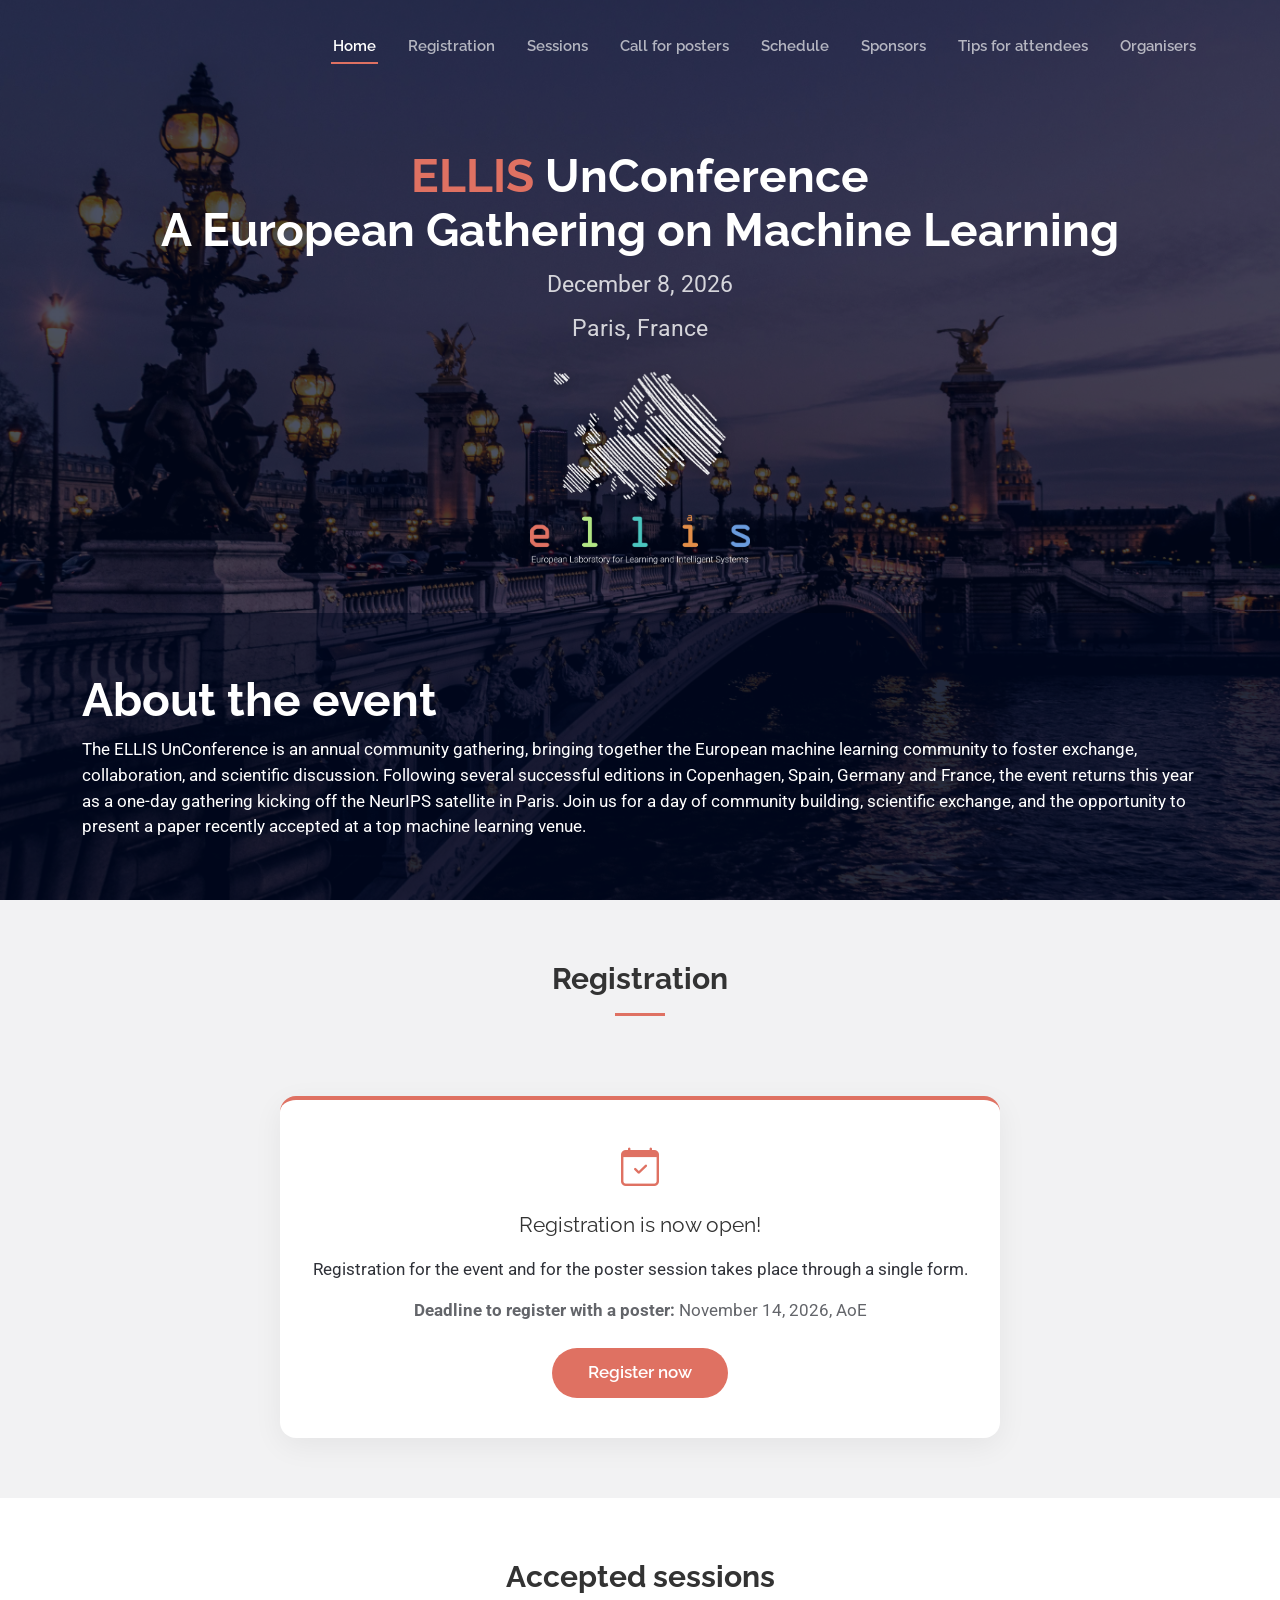
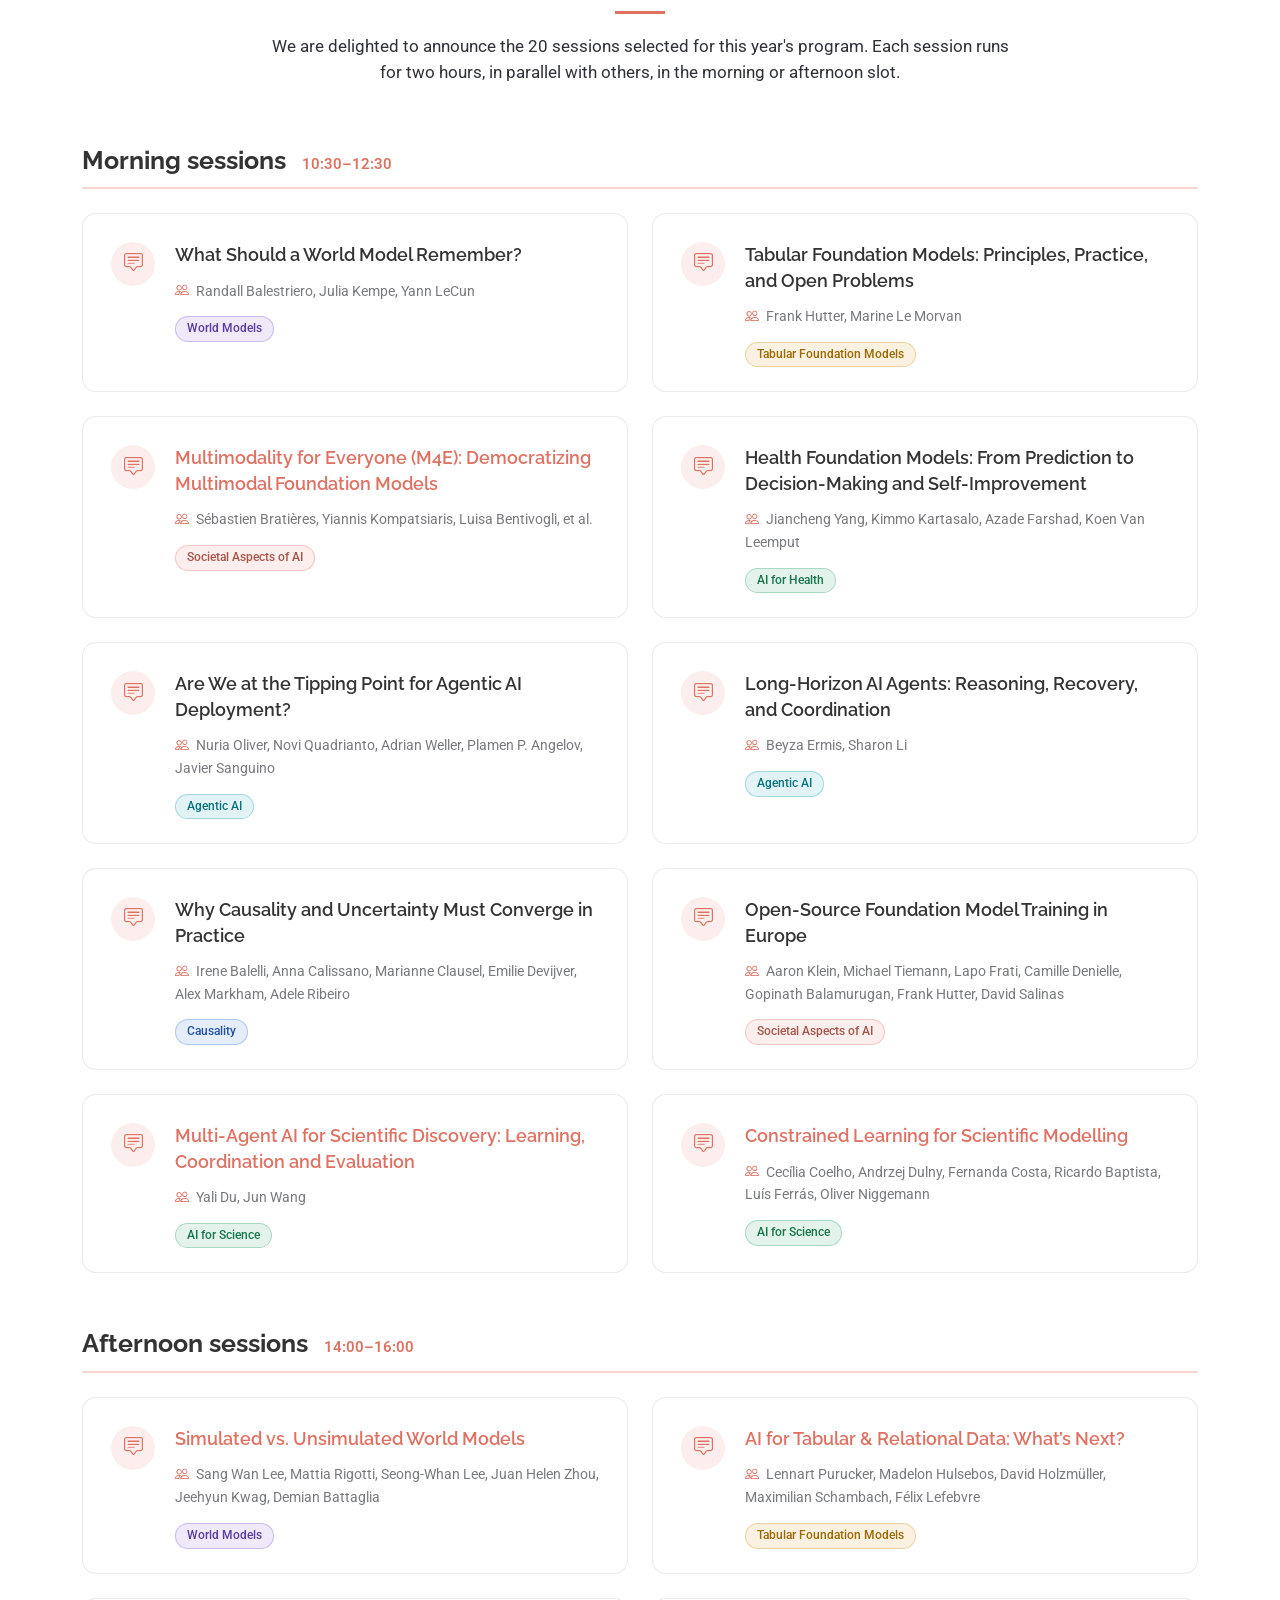
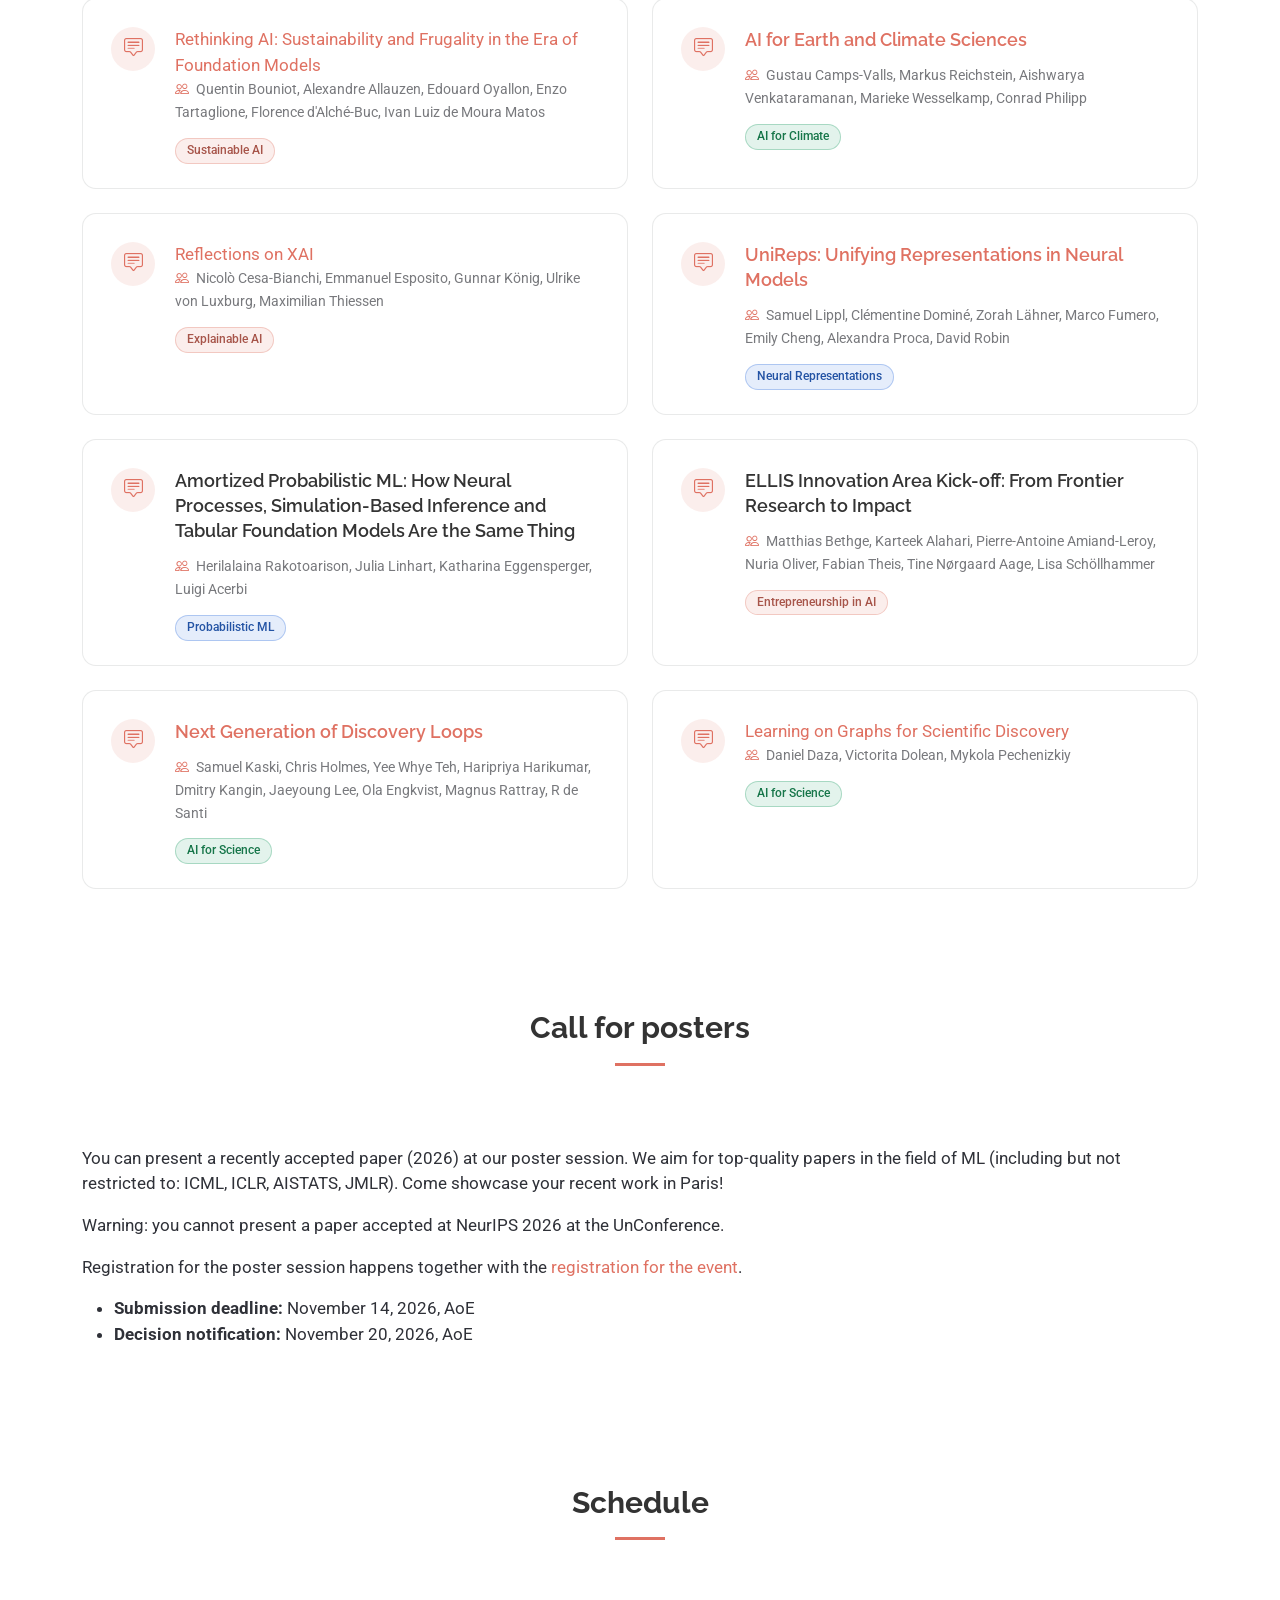
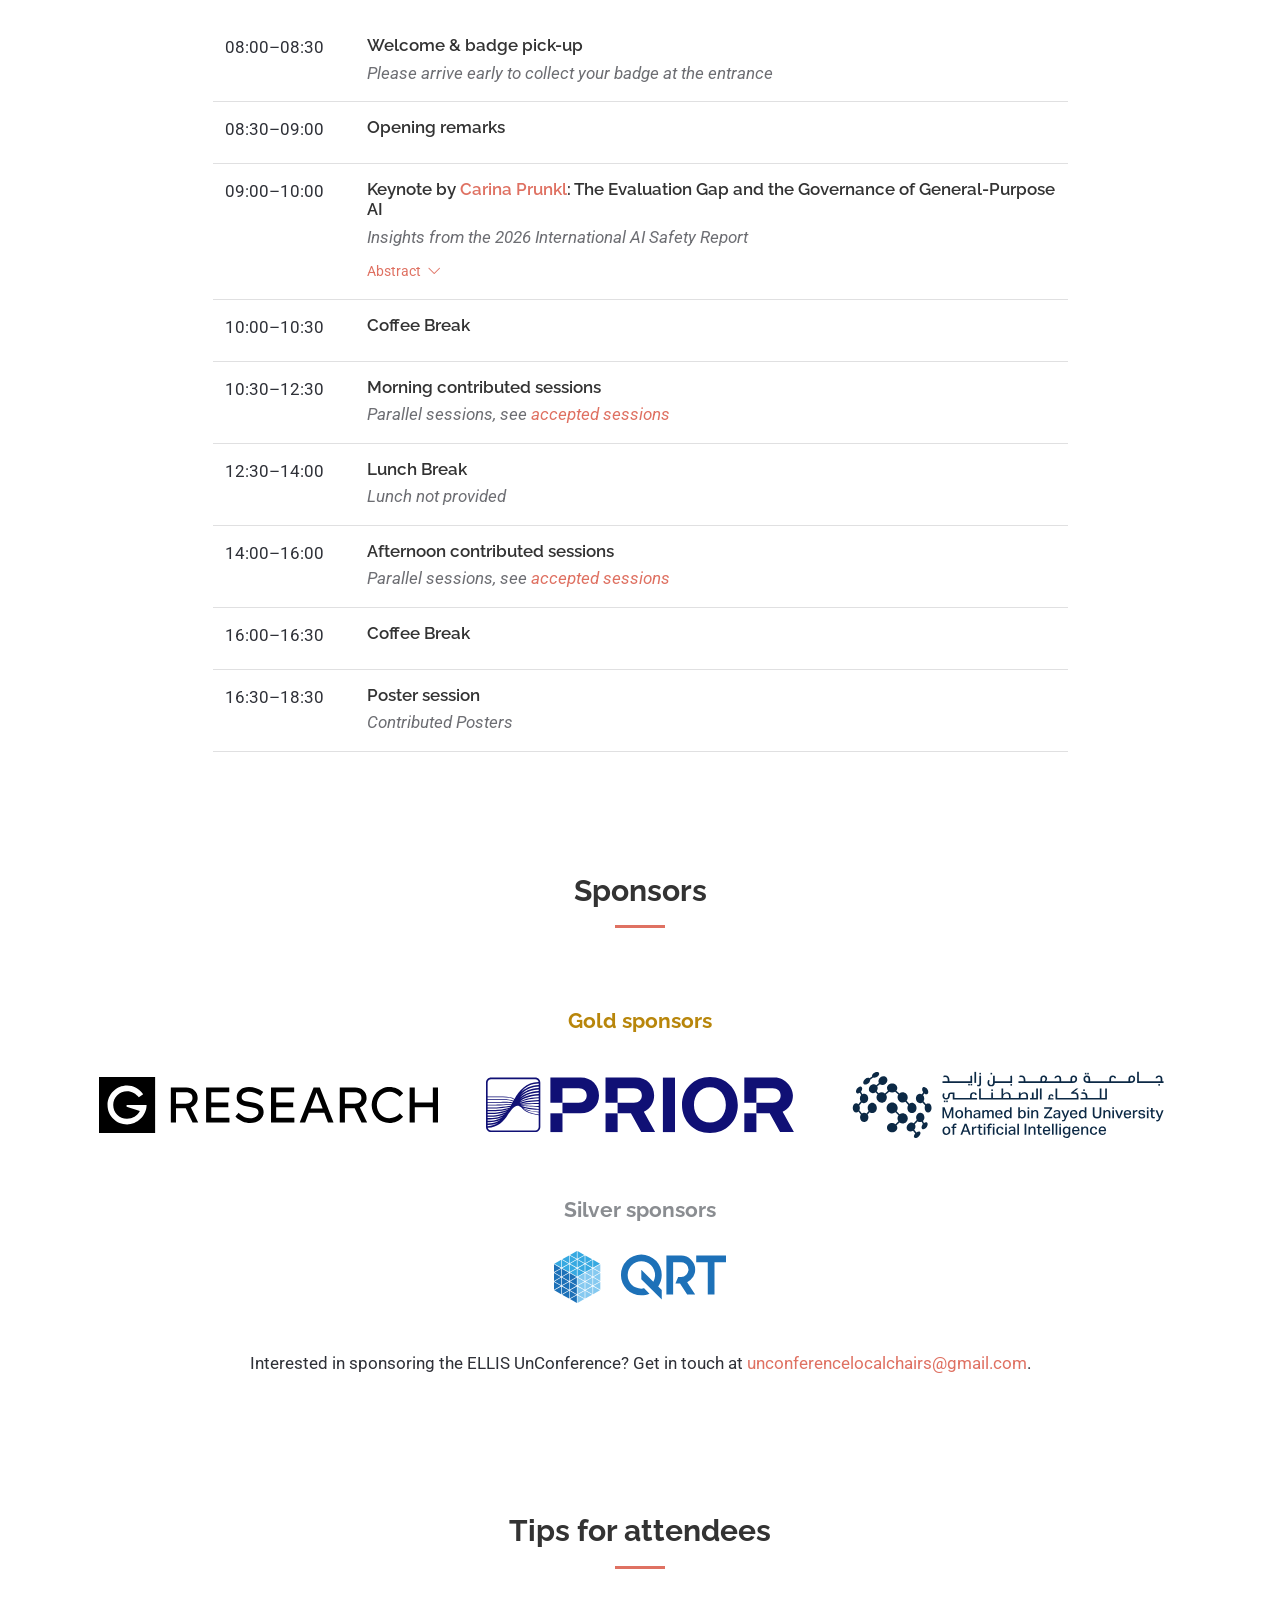
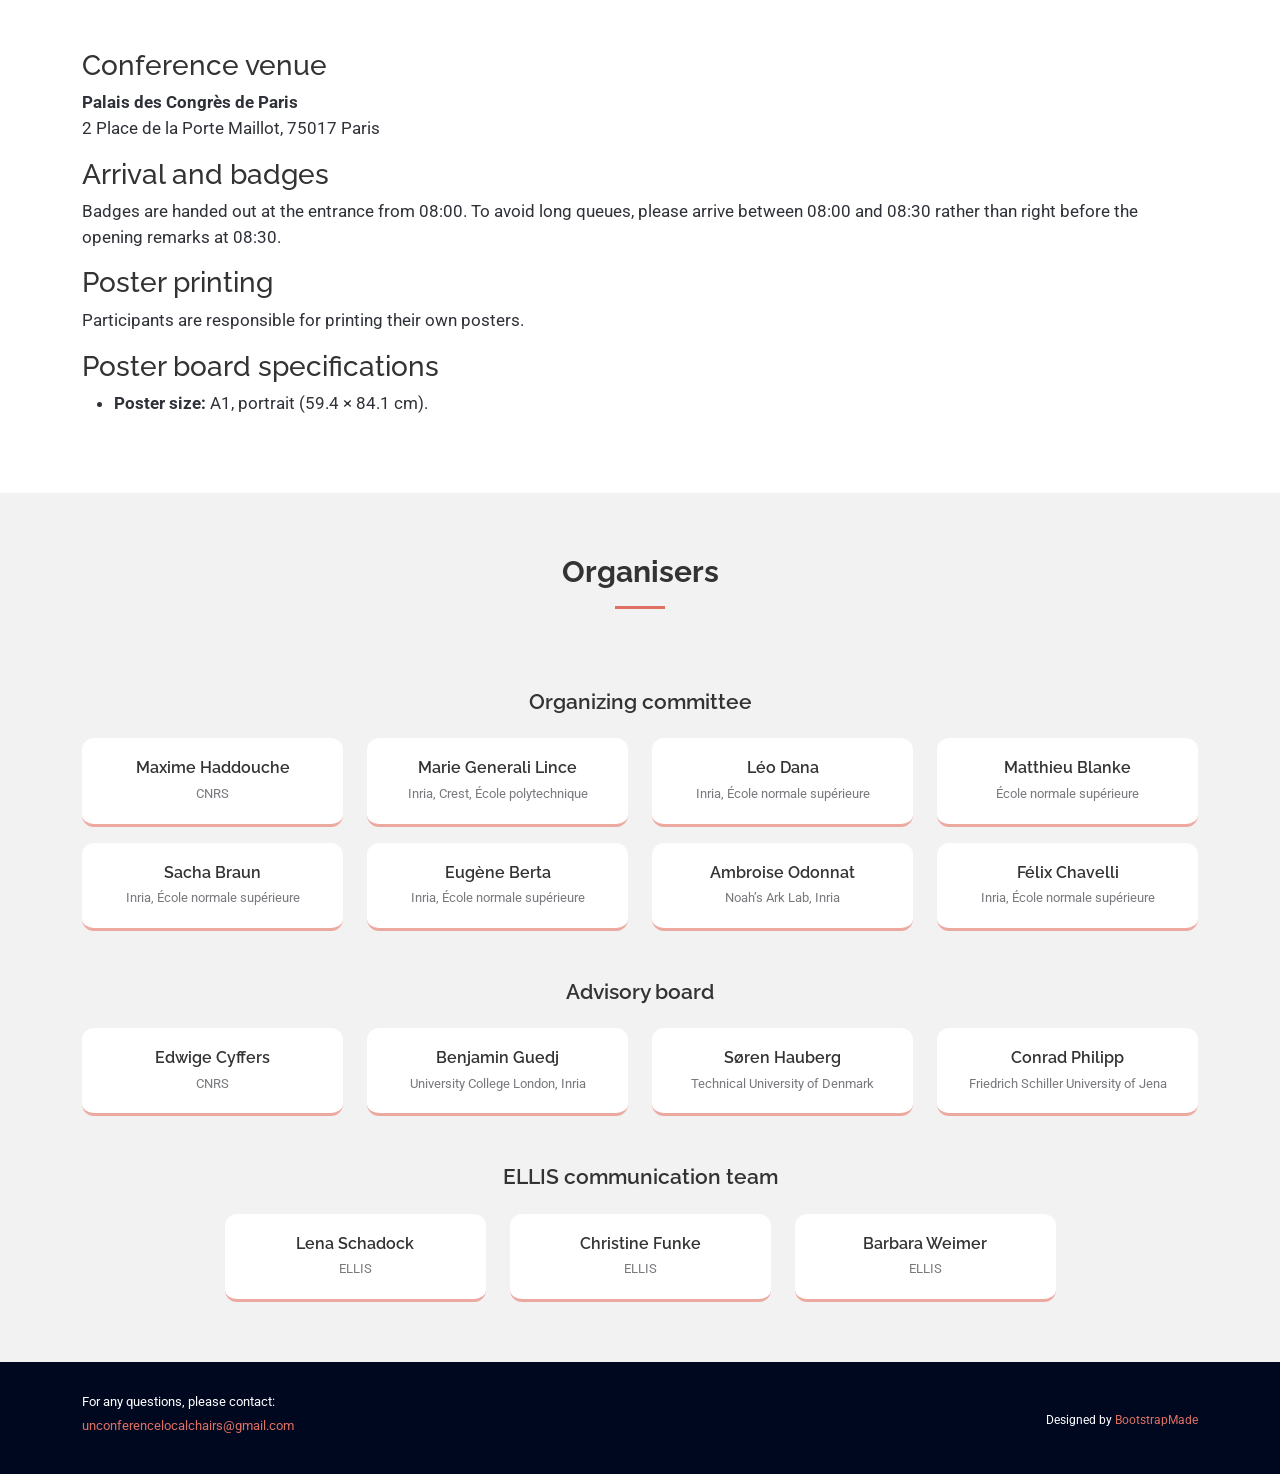
==== commit 4c4404e2: "ELLIS com" ====
--- a/index.html
+++ b/index.html
@@ -877,7 +877,7 @@
         </div>
 
         <h3>Advisory board</h3>
-        <div class="row gy-3">
+        <div class="row gy-3 mb-5">
           <div class="col-lg-3 col-md-4 col-sm-6">
             <div class="organiser">
               <h4>Edwige Cyffers</h4>
@@ -900,6 +900,28 @@
             <div class="organiser">
               <h4>Conrad Philipp</h4>
               <p>Friedrich Schiller University of Jena</p>
+            </div>
+          </div>
+        </div>
+
+        <h3>ELLIS communication team</h3>
+        <div class="row gy-3">
+          <div class="col-lg-3 col-md-4 col-sm-6">
+            <div class="organiser">
+              <h4>Lena Schadock</h4>
+              <p>ELLIS</p>
+            </div>
+          </div>
+          <div class="col-lg-3 col-md-4 col-sm-6">
+            <div class="organiser">
+              <h4>Christine Funke</h4>
+              <p>ELLIS</p>
+            </div>
+          </div>
+          <div class="col-lg-3 col-md-4 col-sm-6">
+            <div class="organiser">
+              <h4>Barbara Weimer</h4>
+              <p>ELLIS</p>
             </div>
           </div>
         </div>
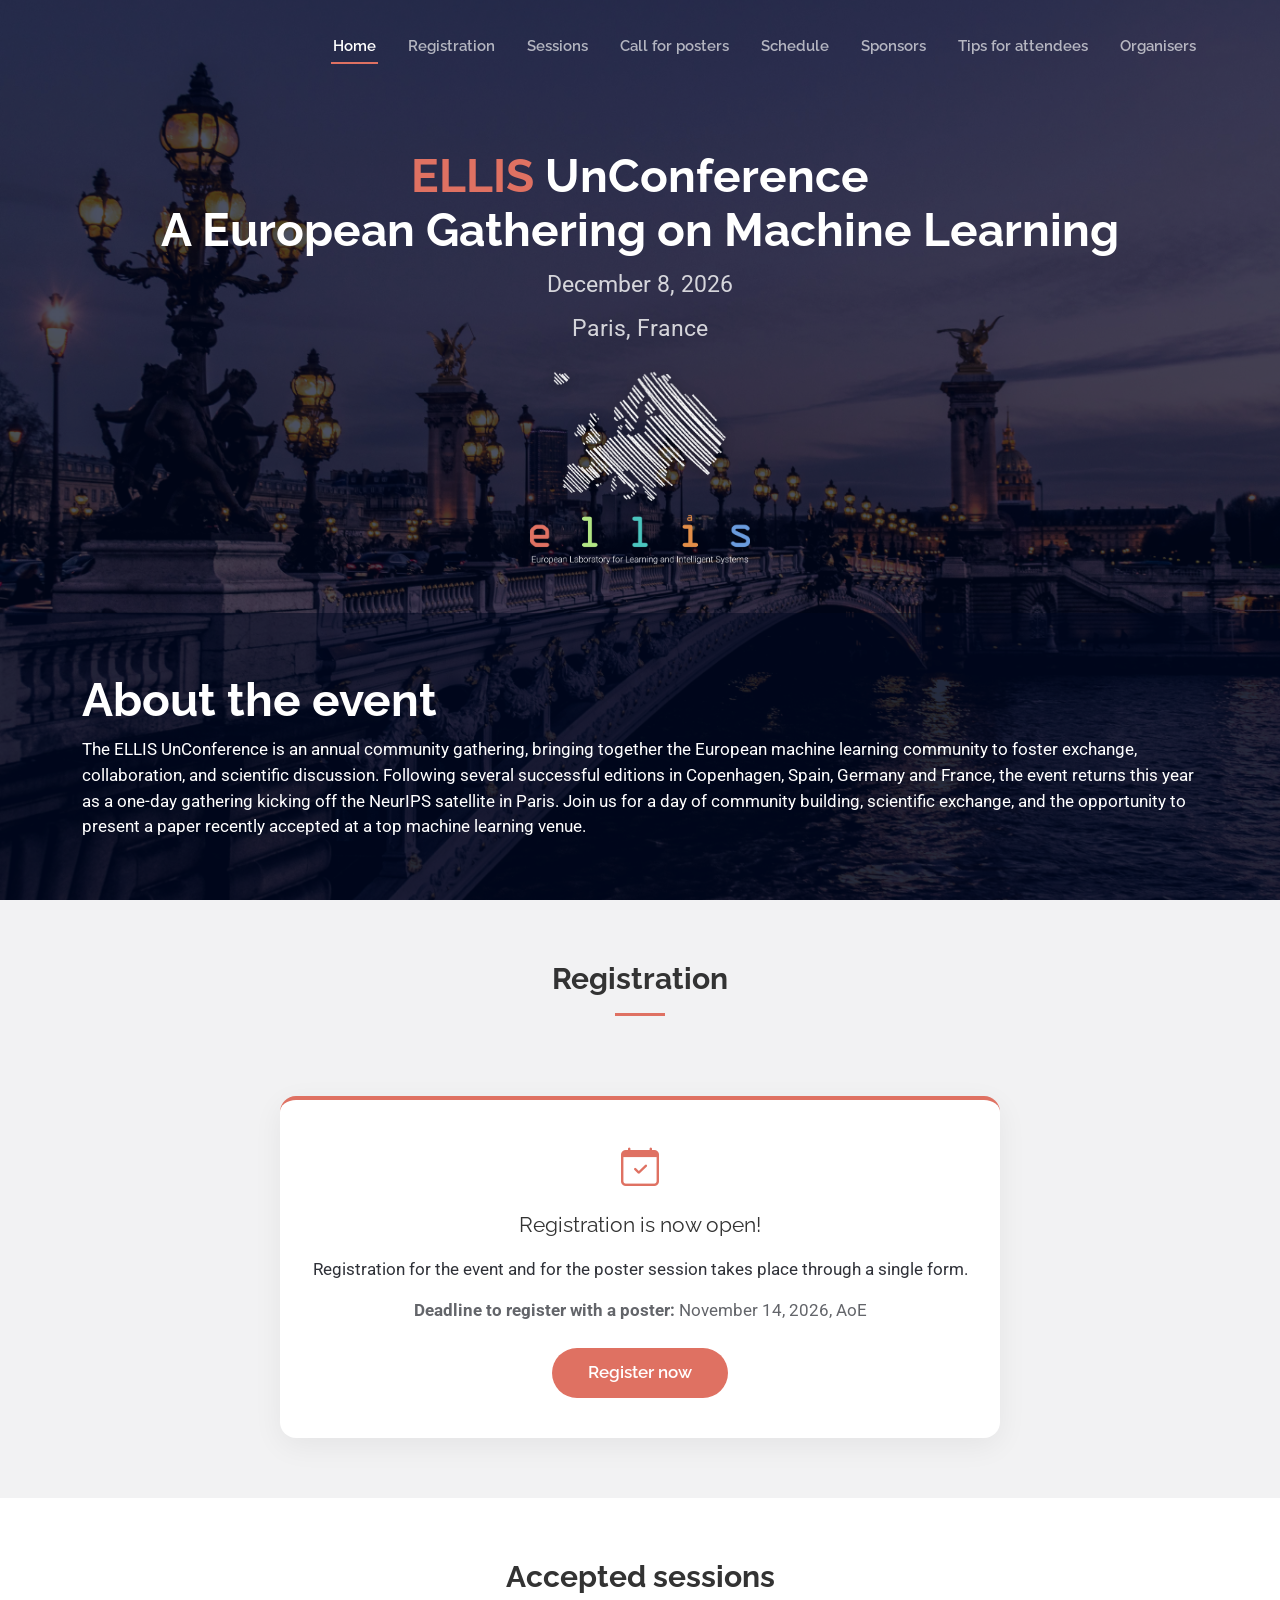
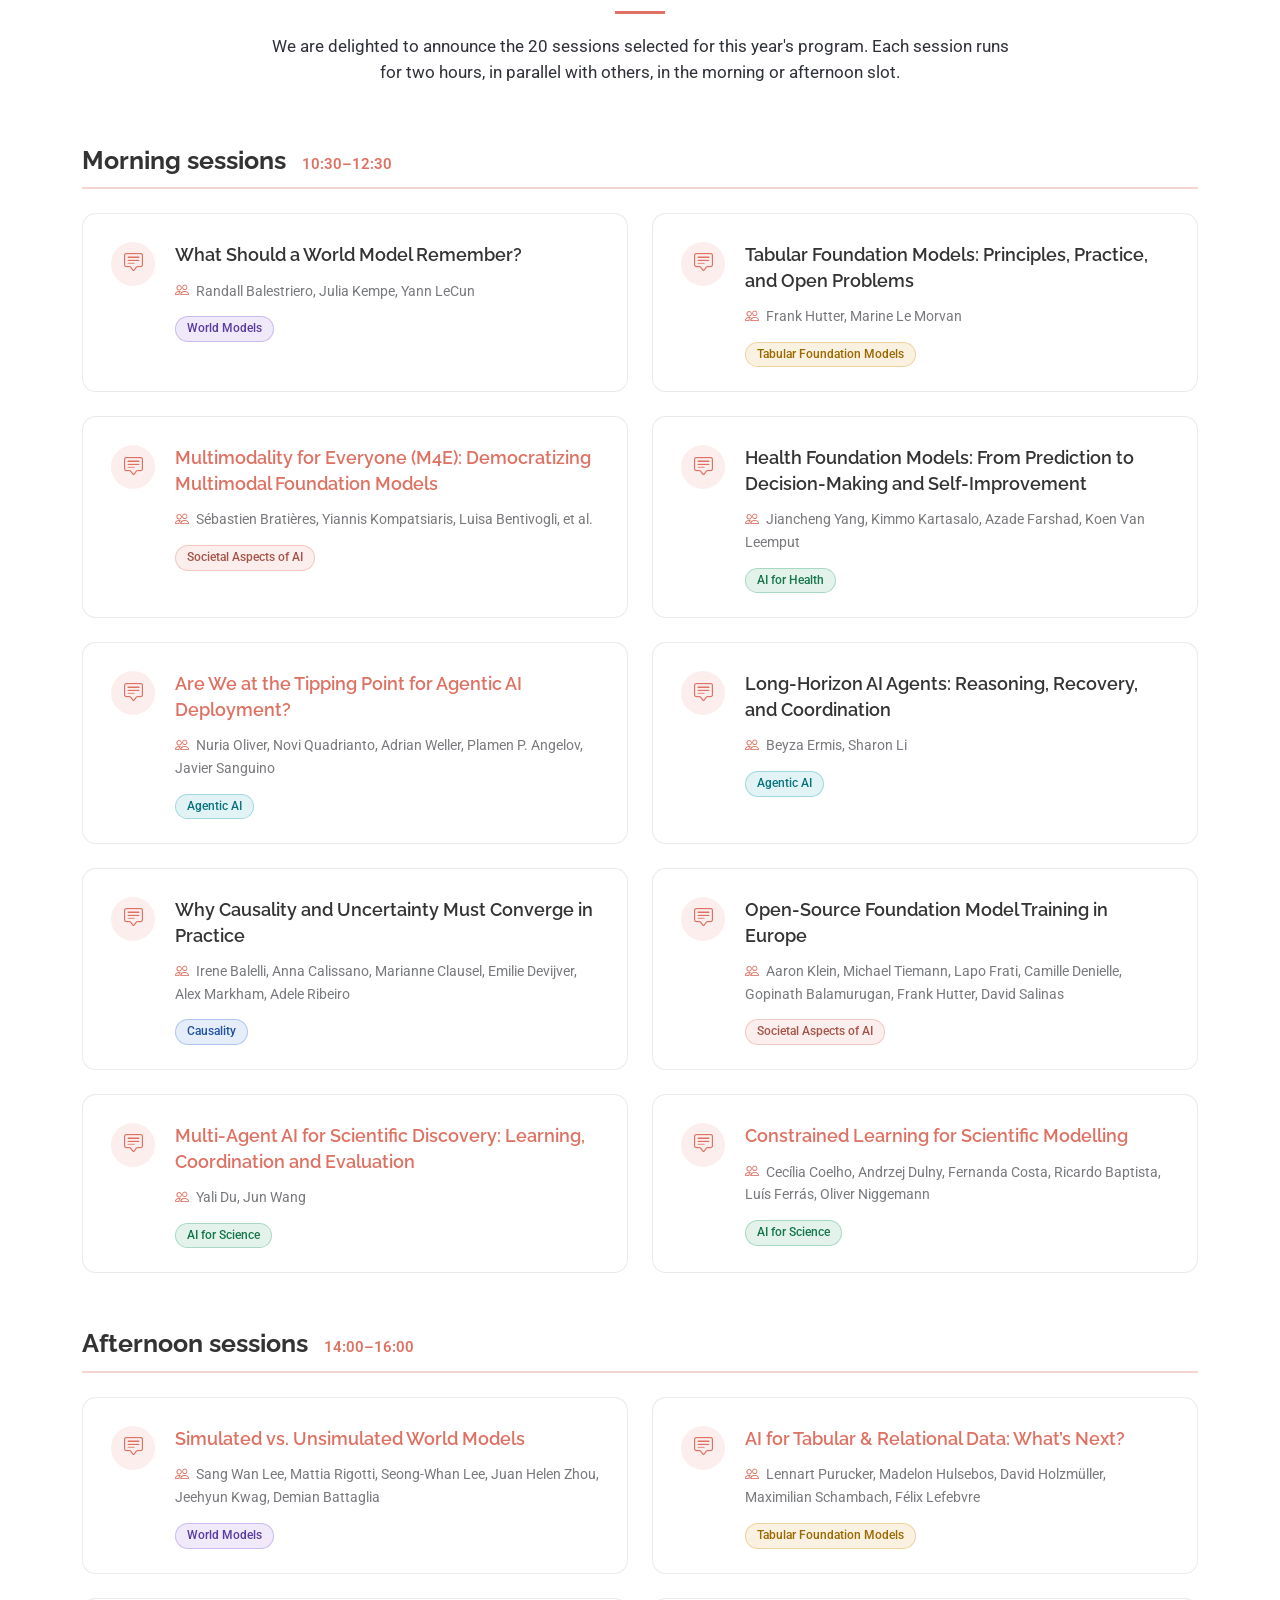
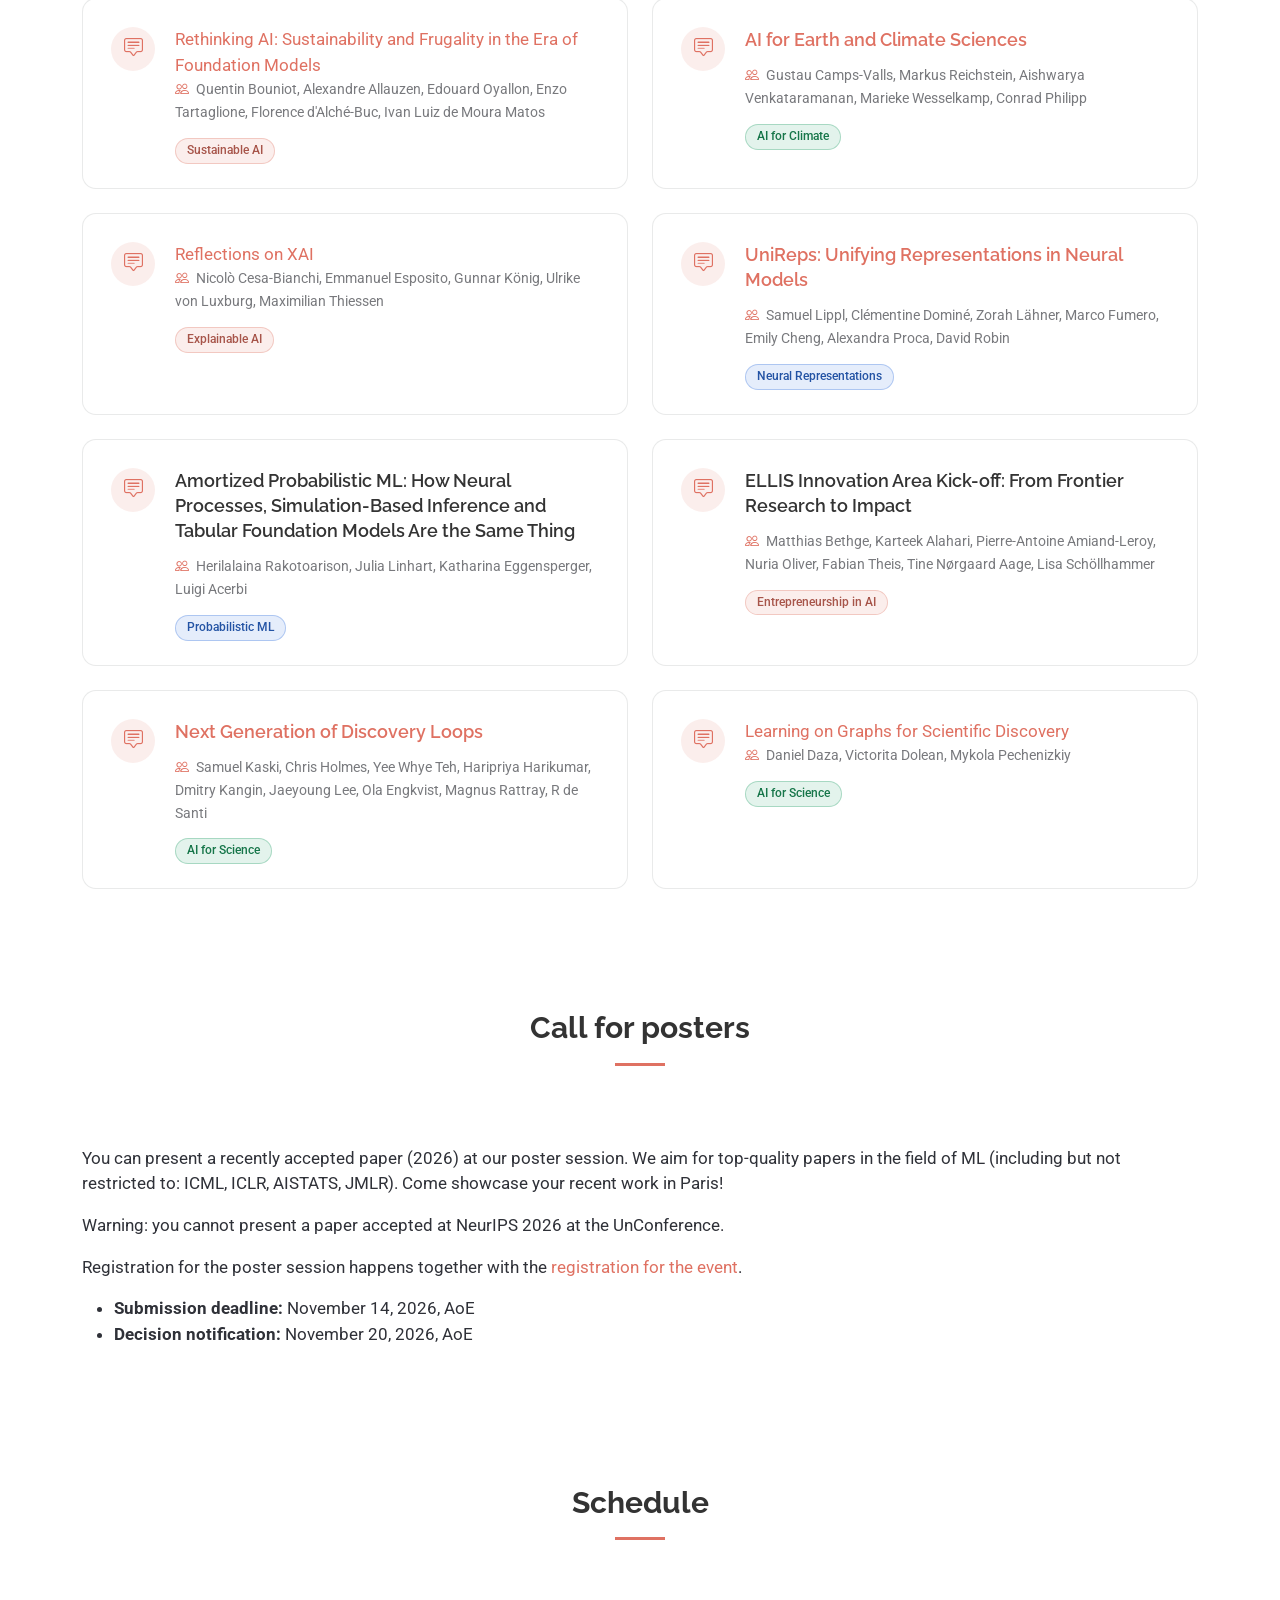
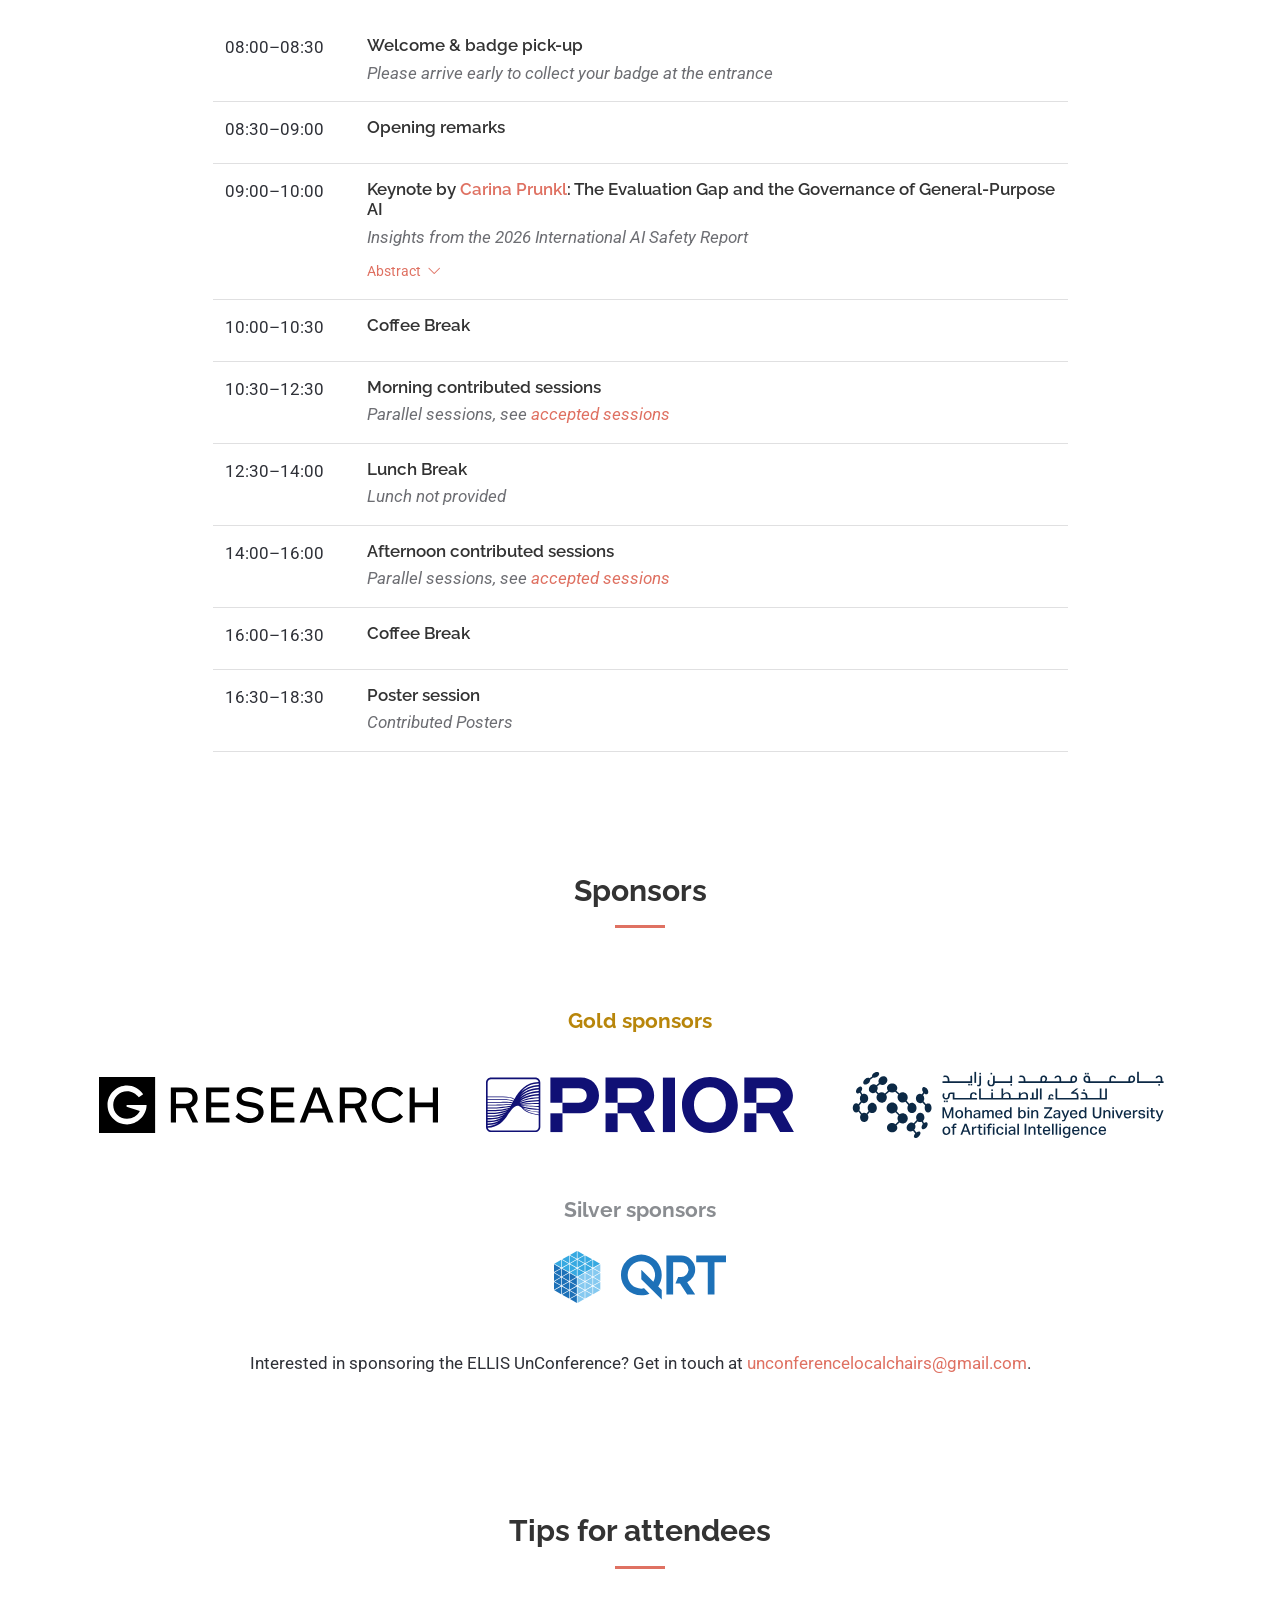
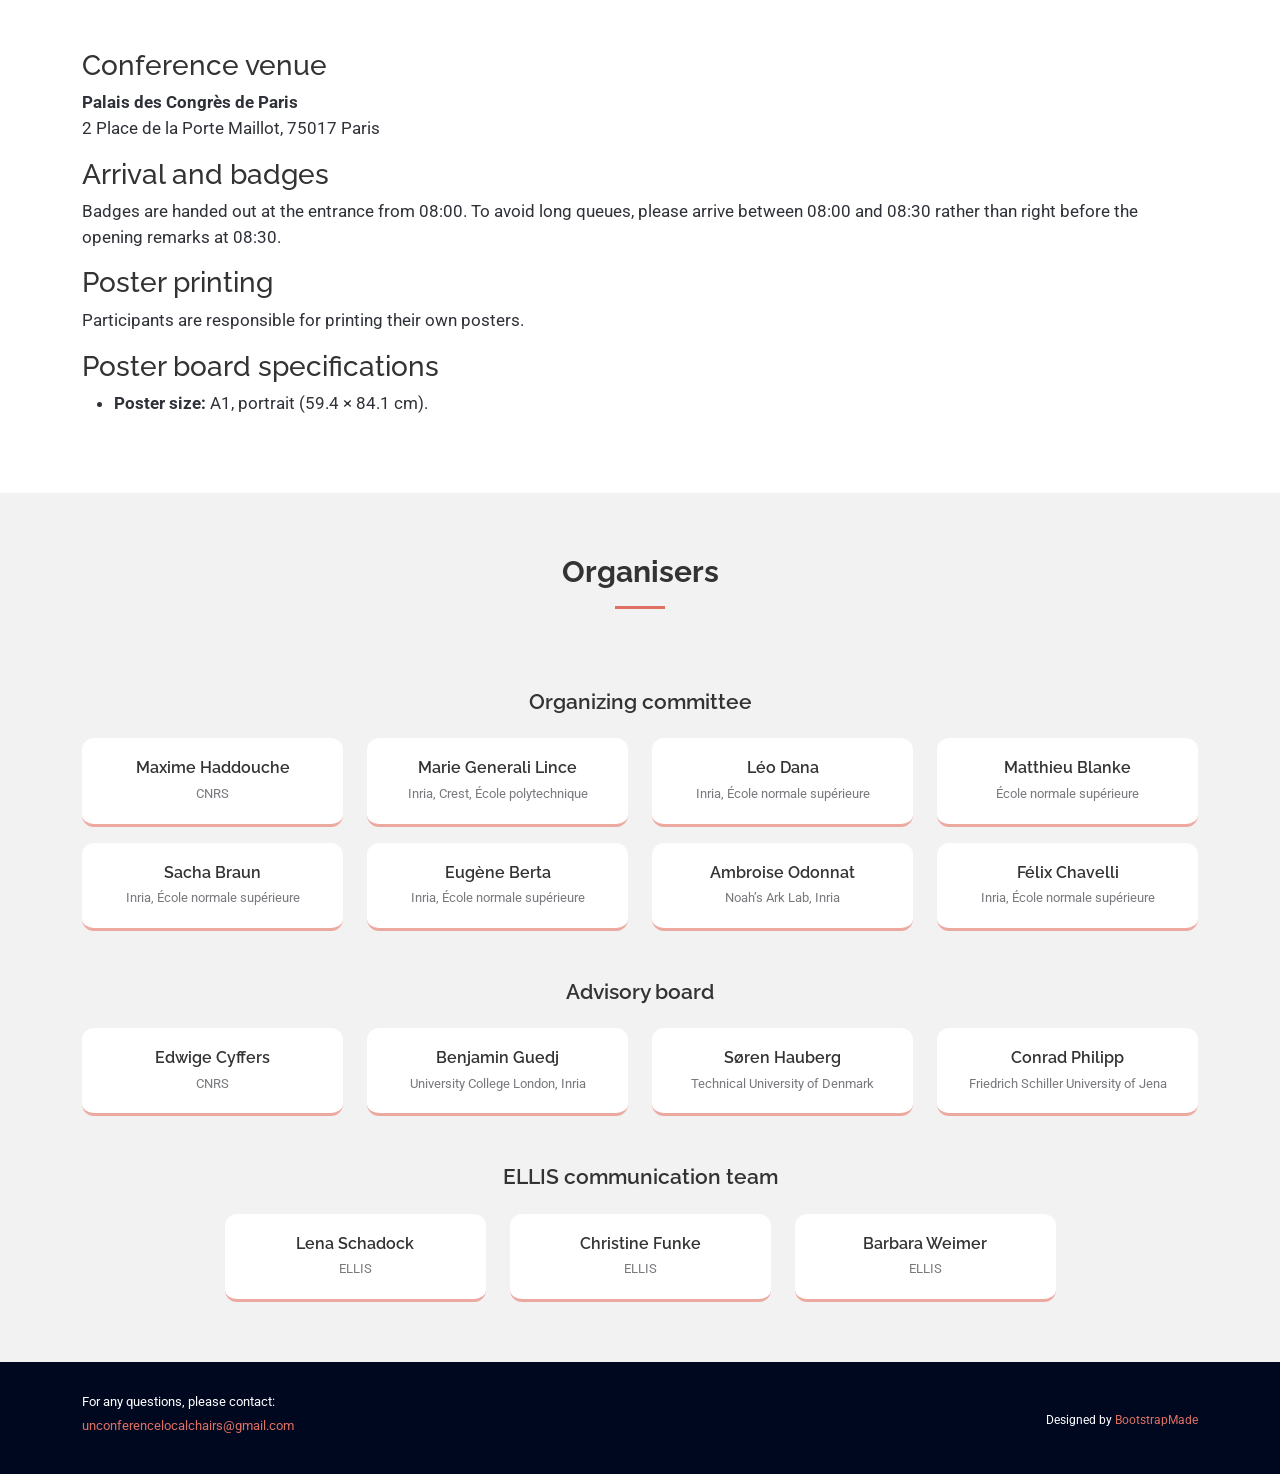
==== commit cbe928fd: "added session link" ====
--- a/index.html
+++ b/index.html
@@ -203,7 +203,11 @@
             <div class="session-card">
               <span class="session-icon"><i class="bi bi-chat-square-text"></i></span>
               <div>
-                <h4>Are We at the Tipping Point for Agentic AI Deployment?</h4>
+                <h4>
+                  <a href="https://ellisalicante.org/ellis-hcml-unconference-2026/" target="_blank" rel="noopener noreferrer">
+                    Are We at the Tipping Point for Agentic AI Deployment?
+                  </a>
+                </h4>
                 <p><i class="bi bi-people"></i> Nuria Oliver, Novi Quadrianto, Adrian Weller, Plamen P. Angelov, Javier Sanguino</p>
                 <ul class="session-tags">
                   <li class="tag tag-agents">Agentic AI</li>
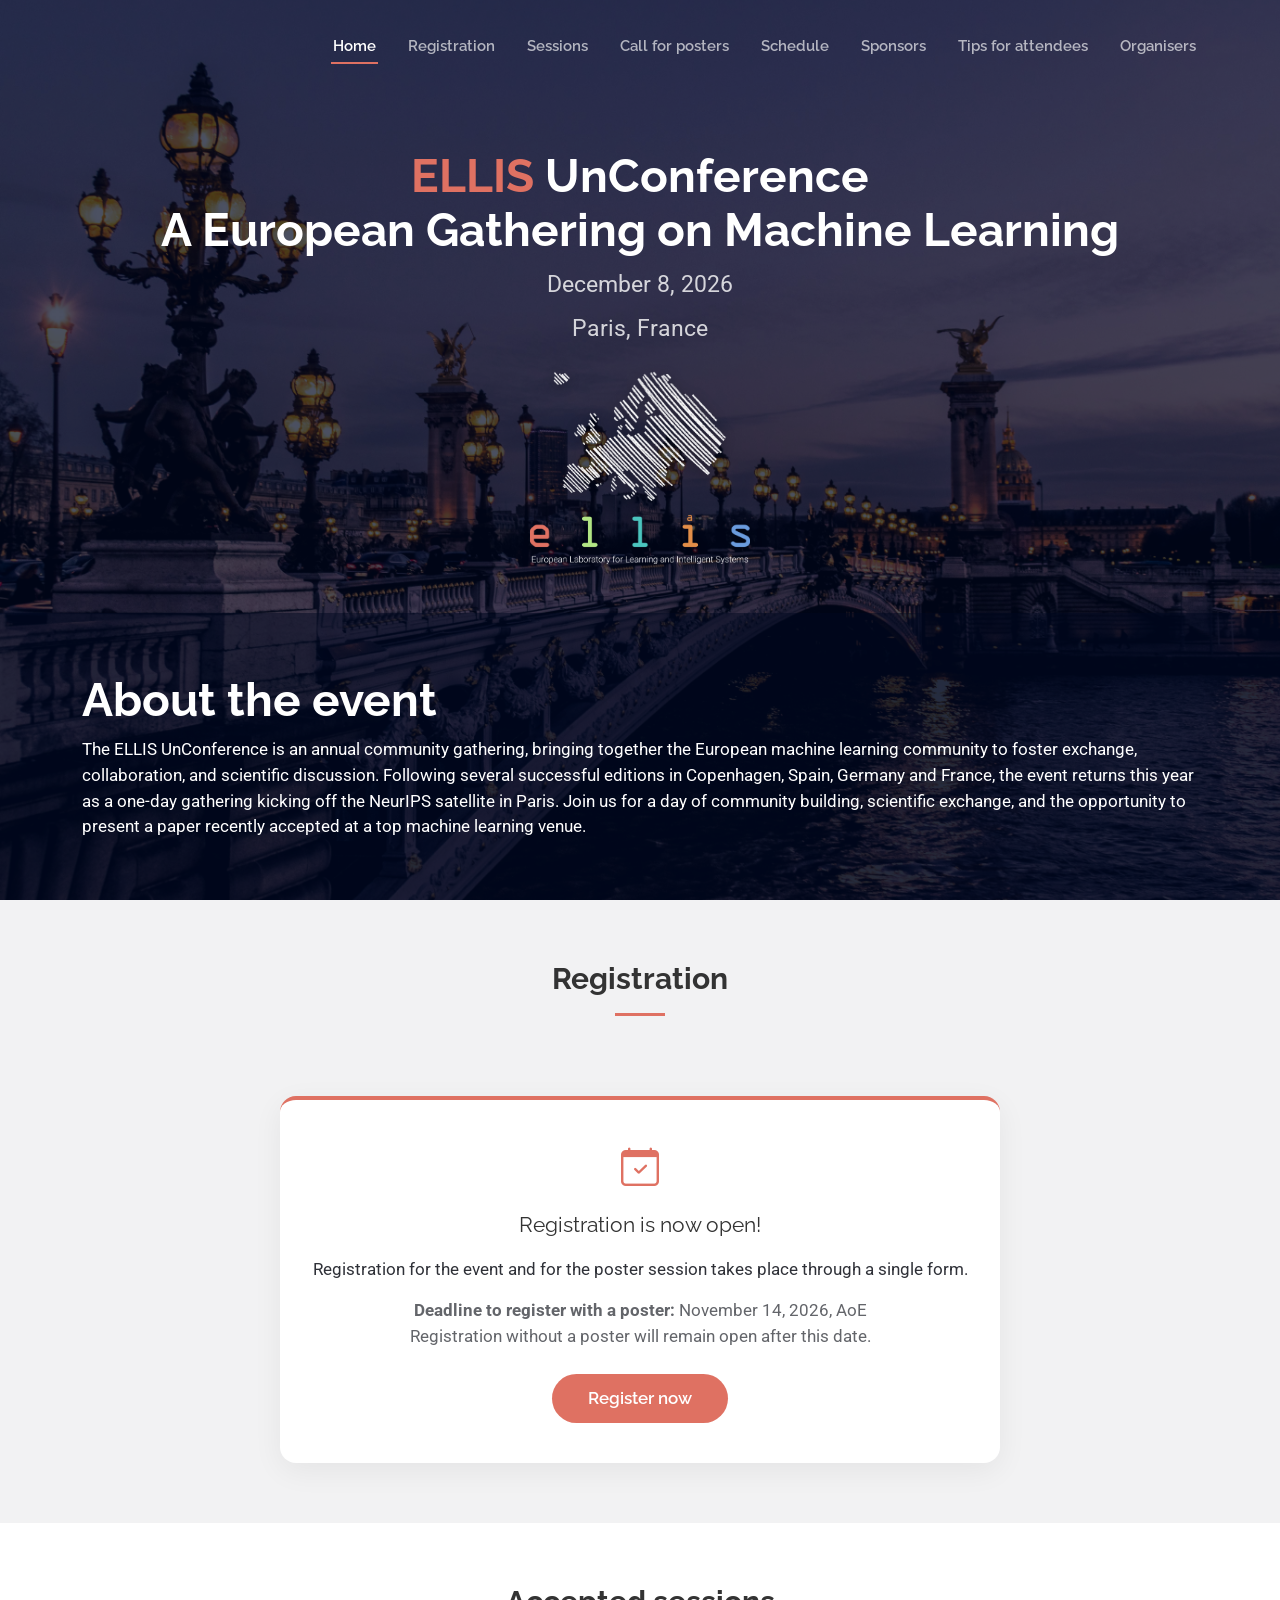
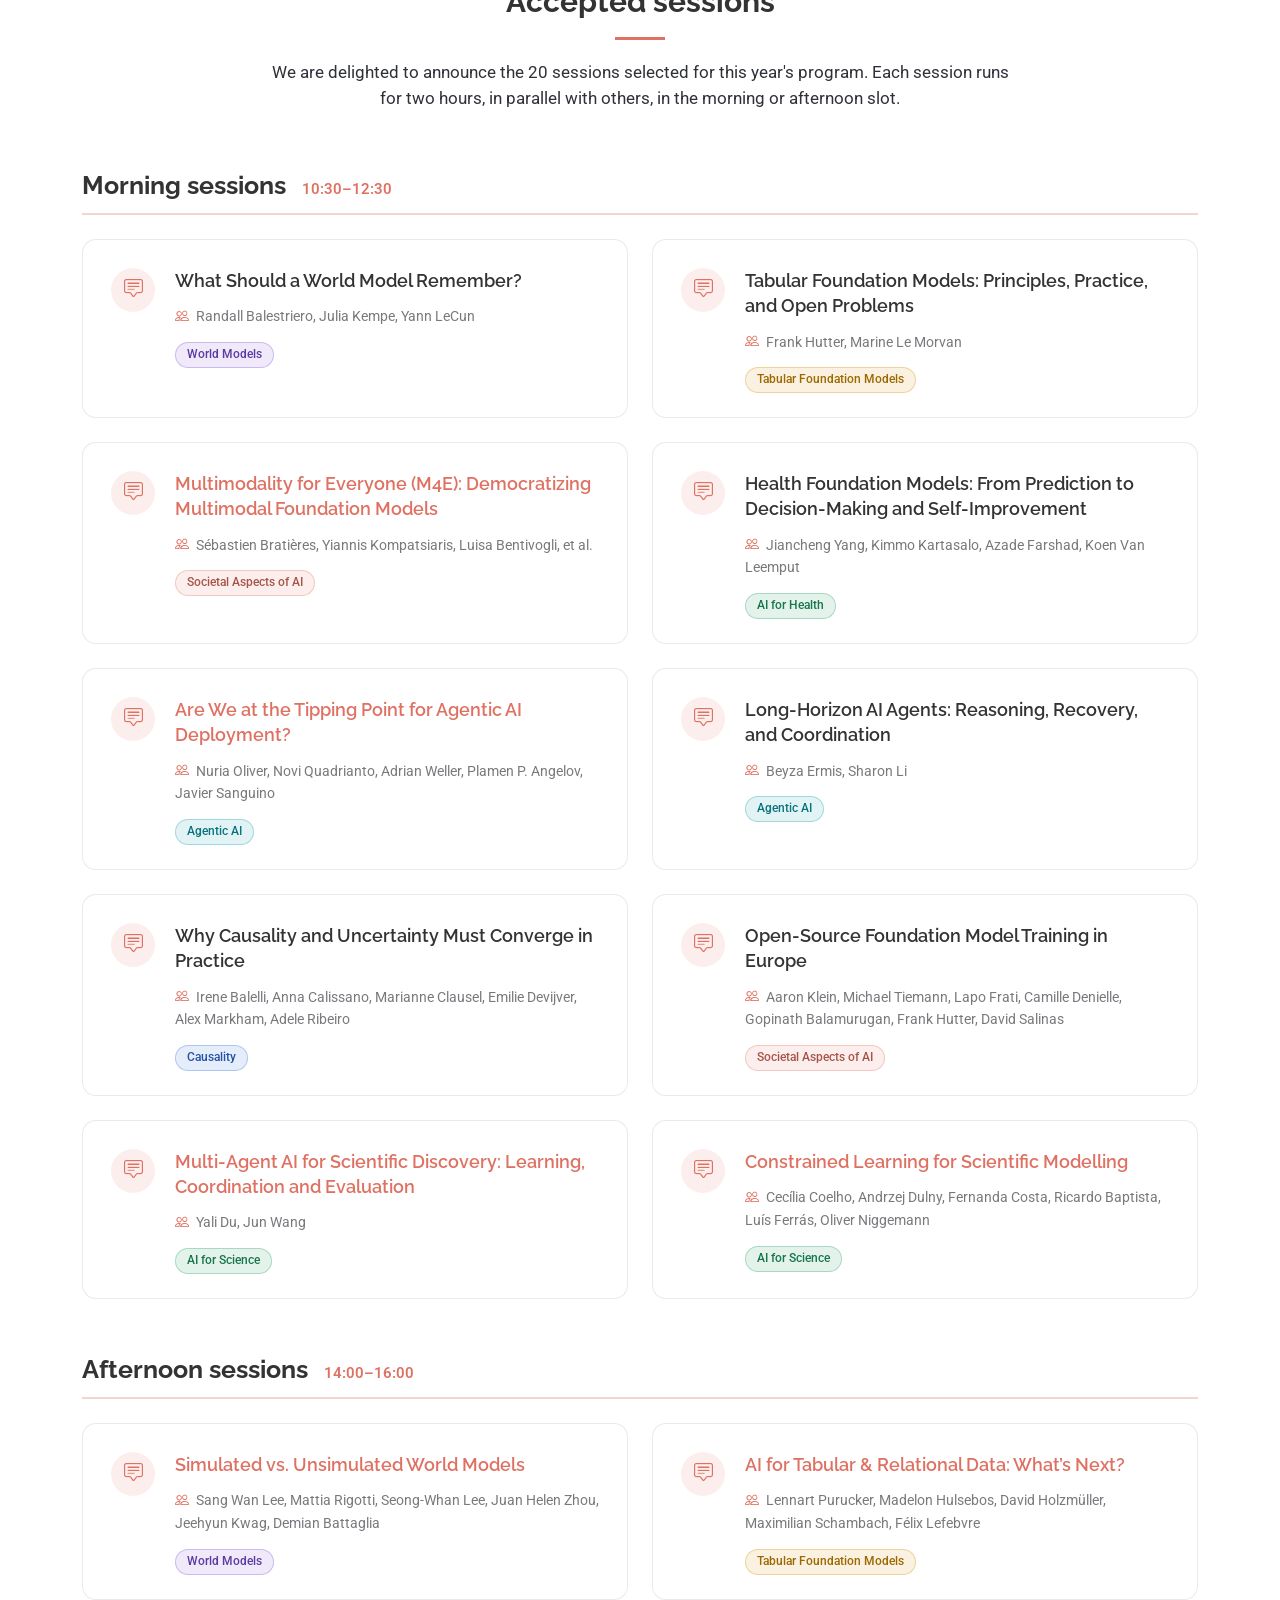
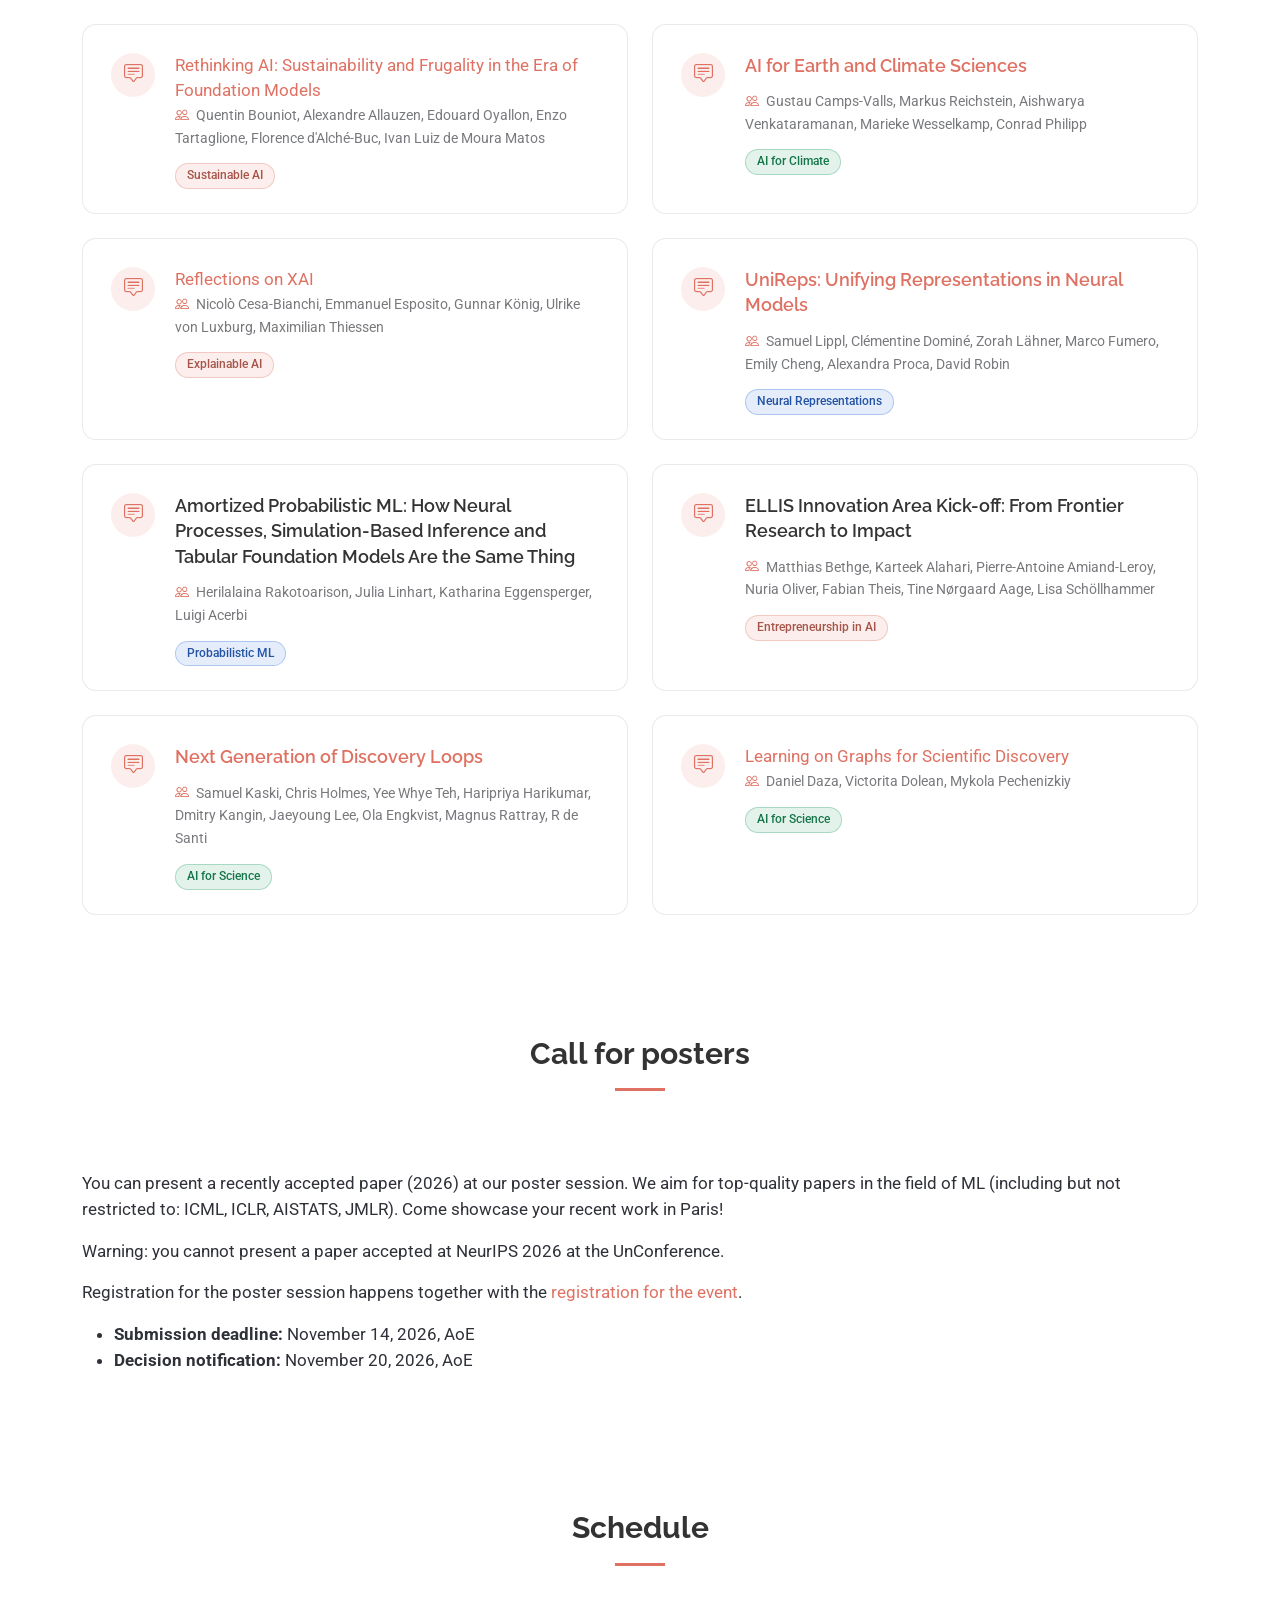
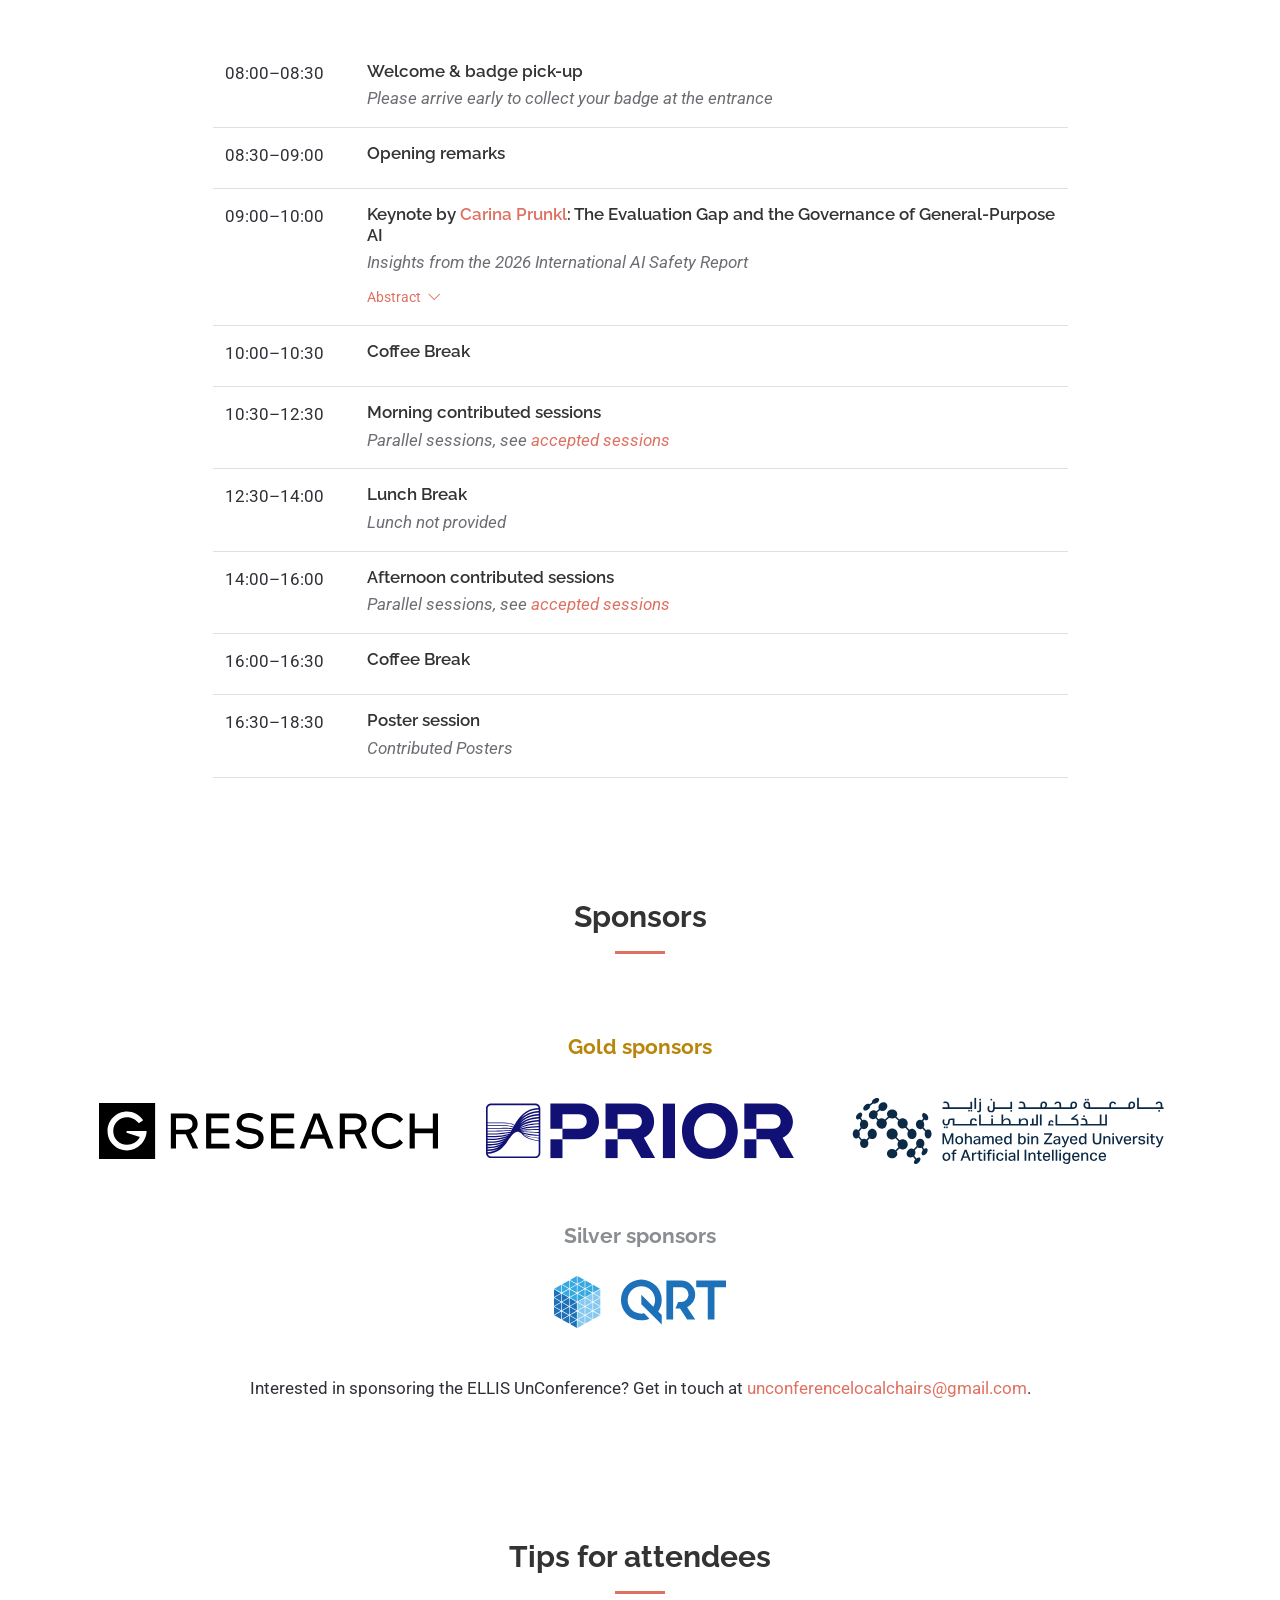
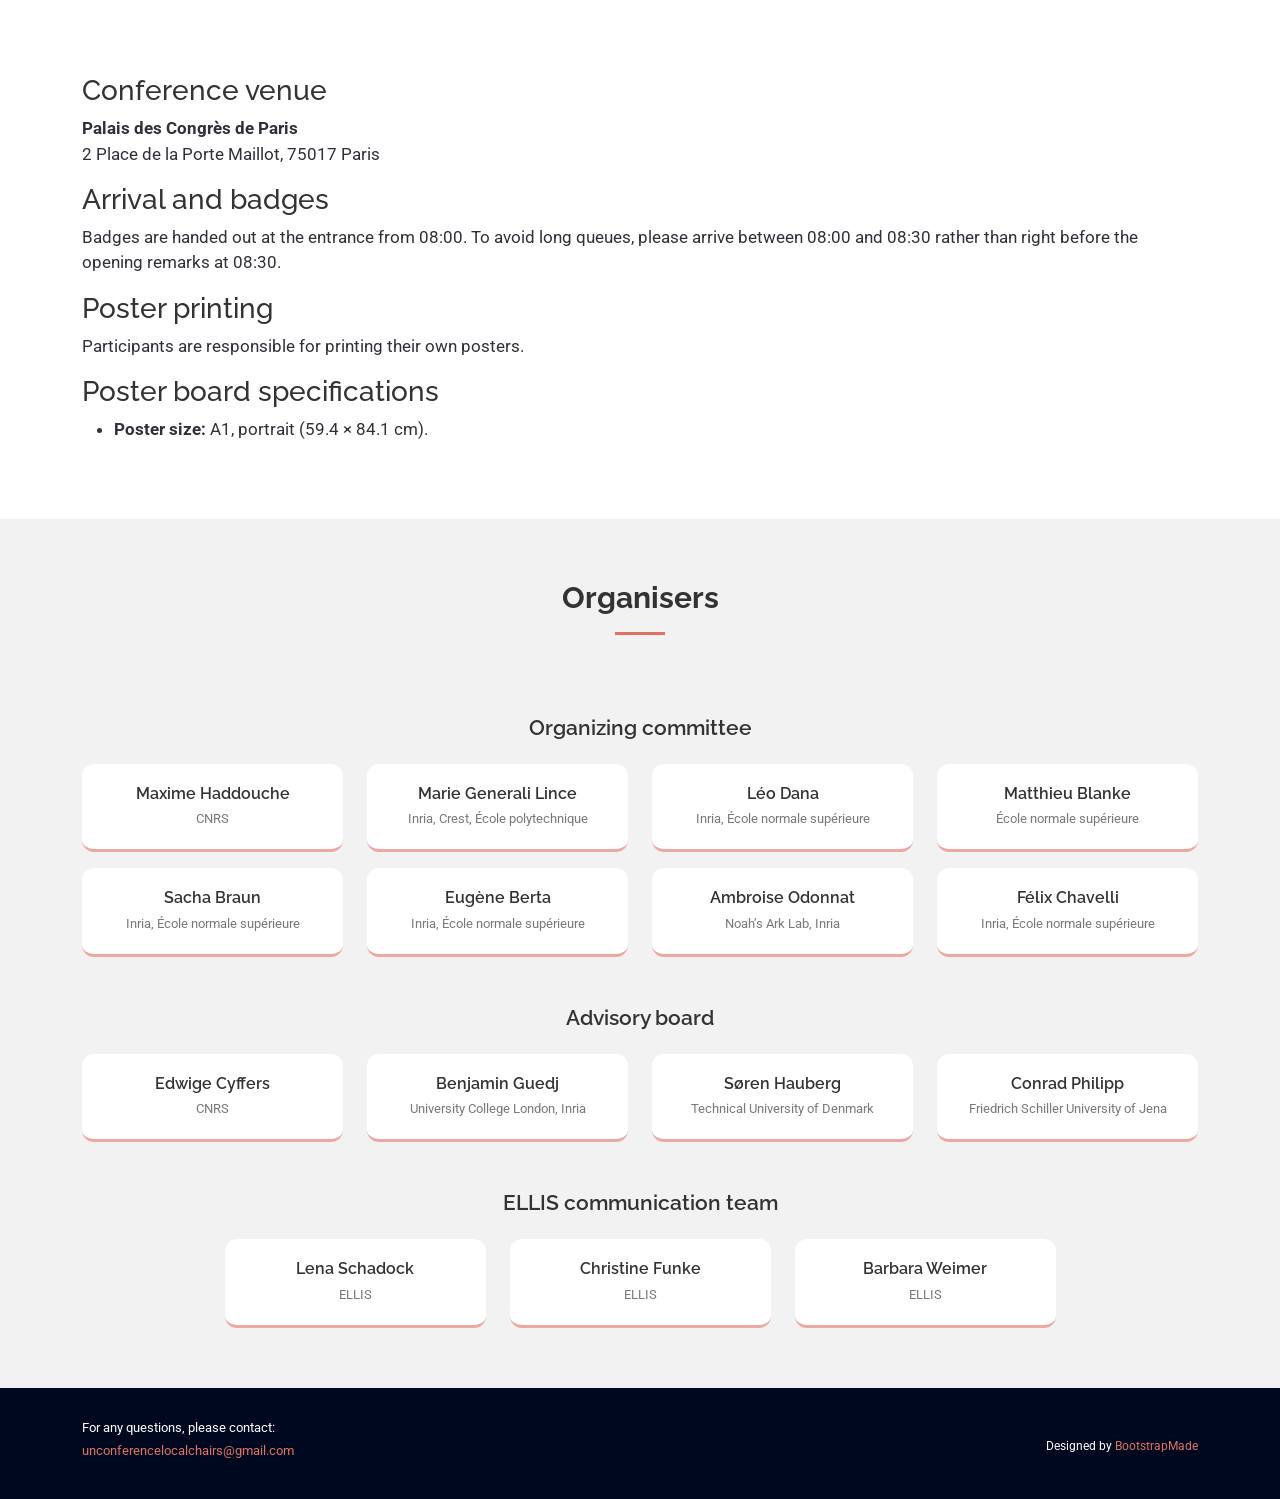
==== commit 9d99d5da: "deadline clarification" ====
--- a/index.html
+++ b/index.html
@@ -117,7 +117,8 @@
             Registration for the event and for the poster session takes place through a single form.
           </p>
           <p>
-            <strong>Deadline to register with a poster:</strong> November 14, 2026, AoE
+            <strong>Deadline to register with a poster:</strong> November 14, 2026, AoE<br>
+            Registration without a poster will remain open after this date.
           </p>
           <a href="https://ellisunconference2026.dakini-pco.com" class="registration-btn" target="_blank" rel="noopener">Register now</a>
         </div>
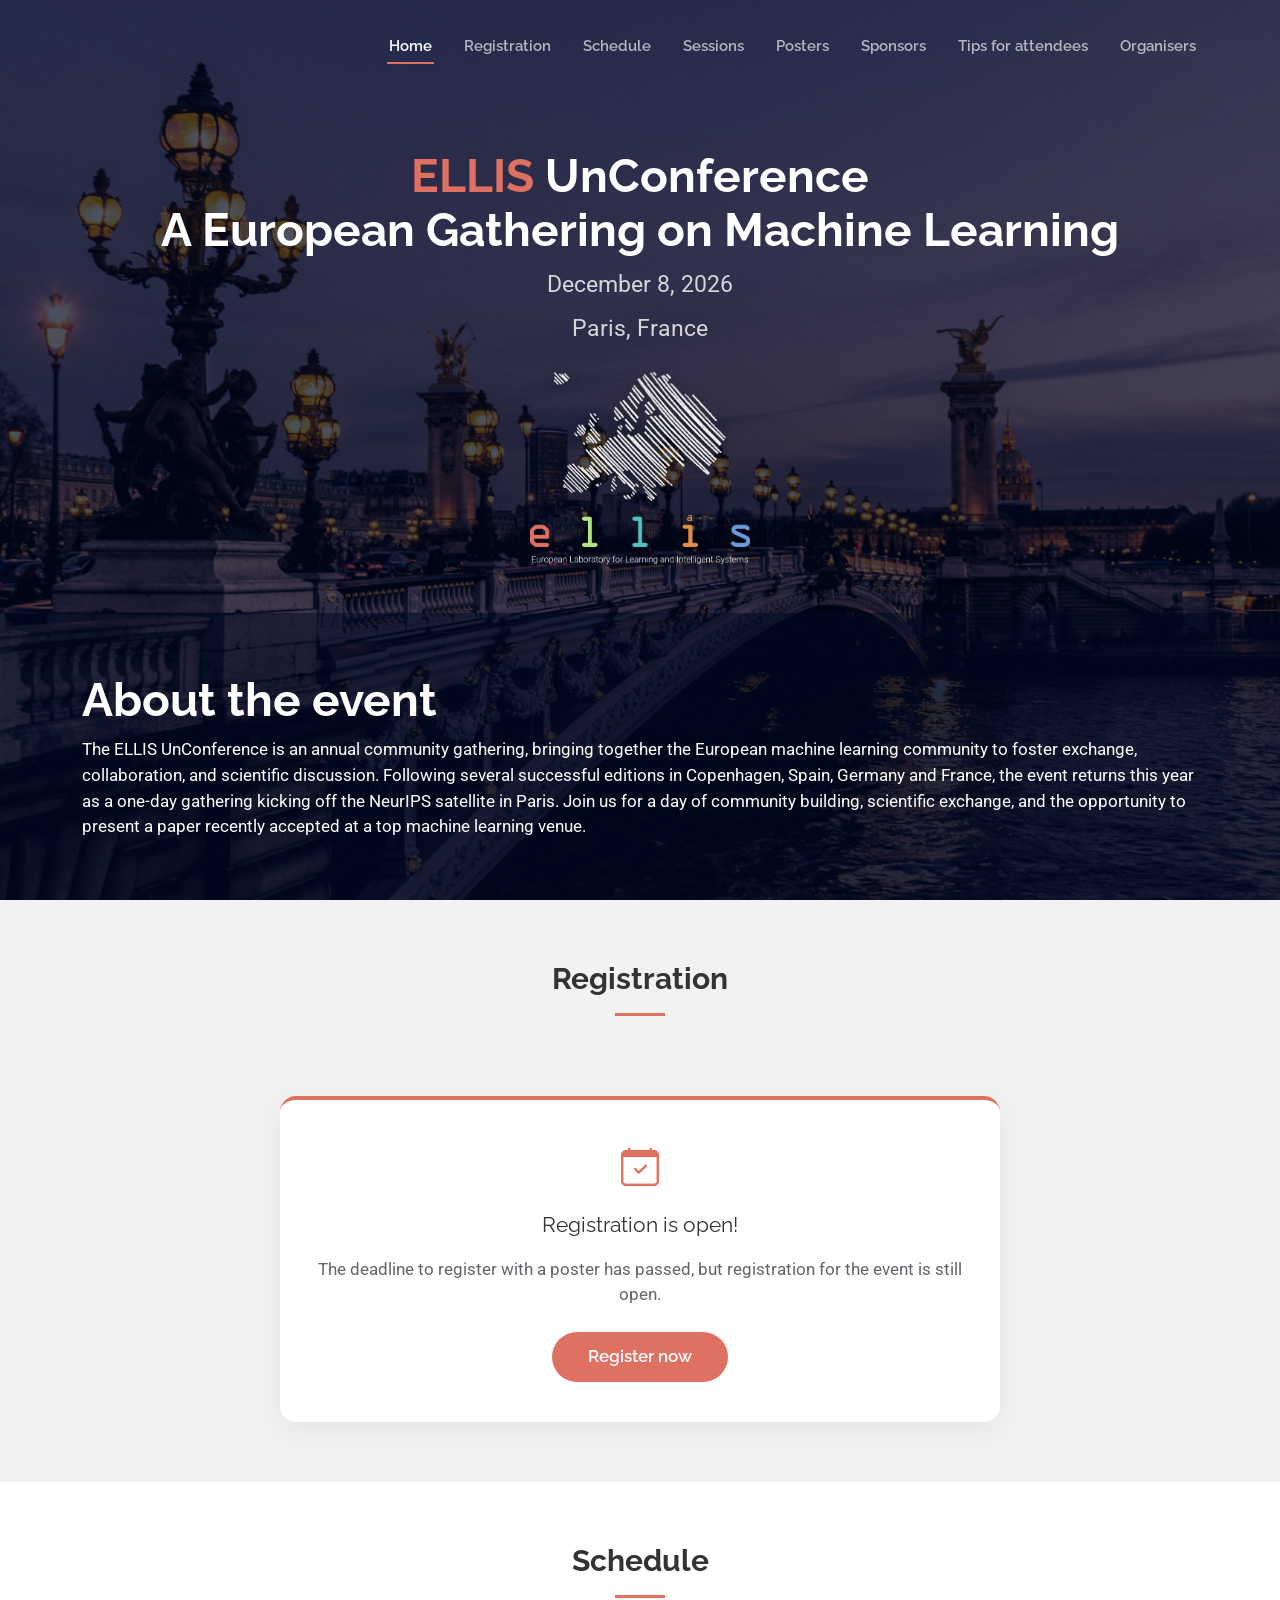
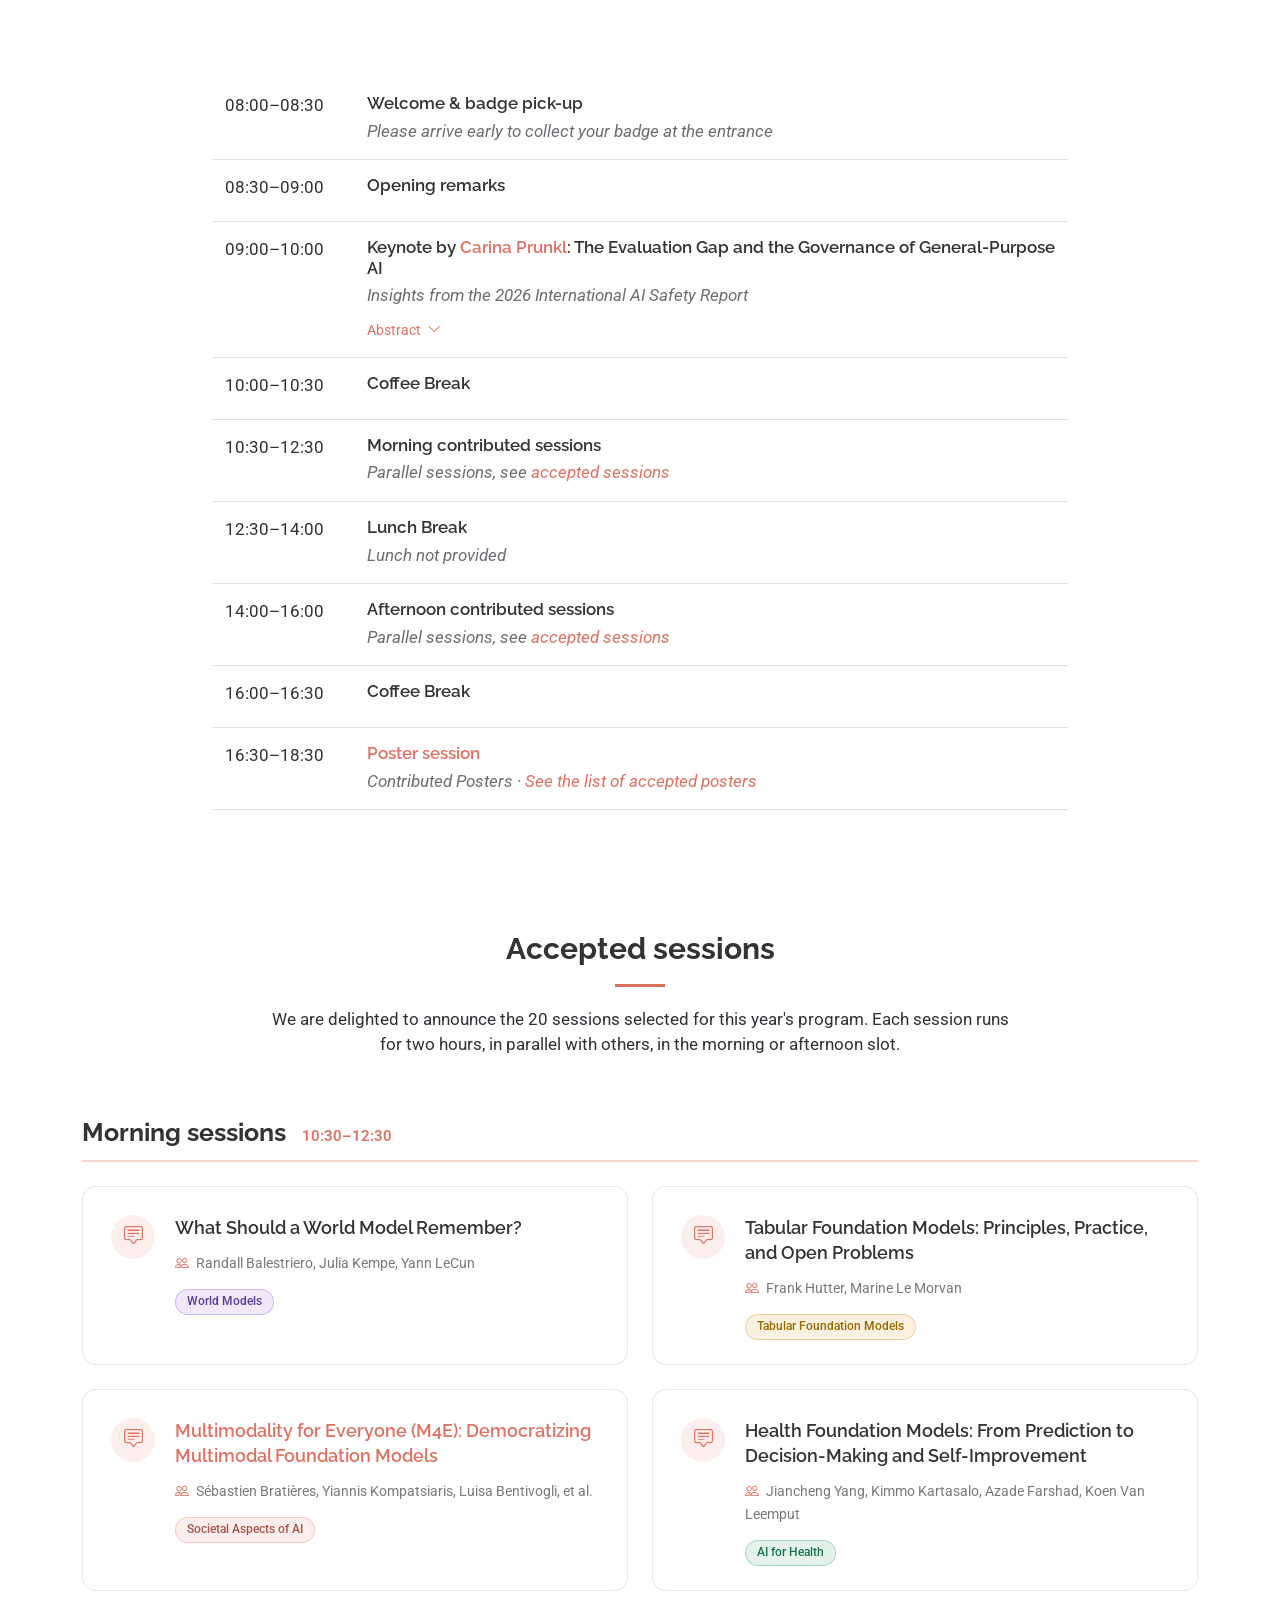
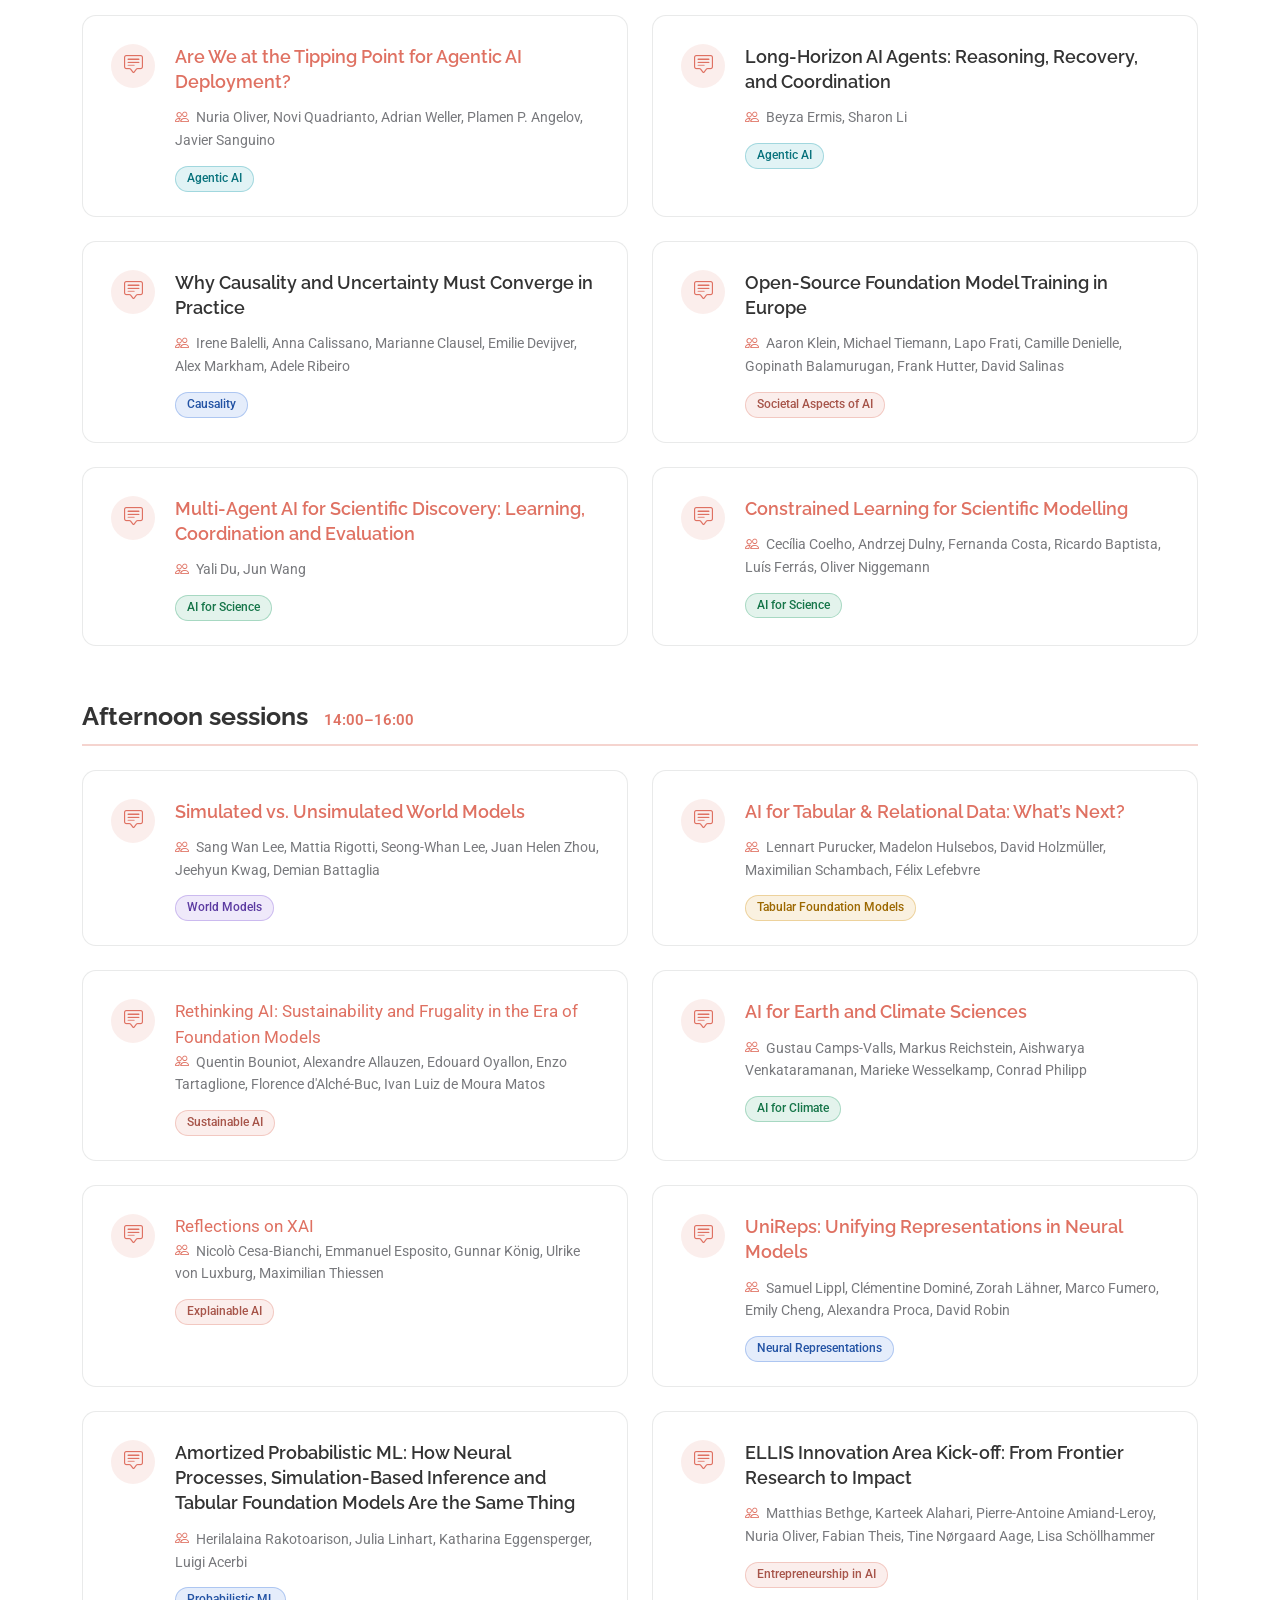
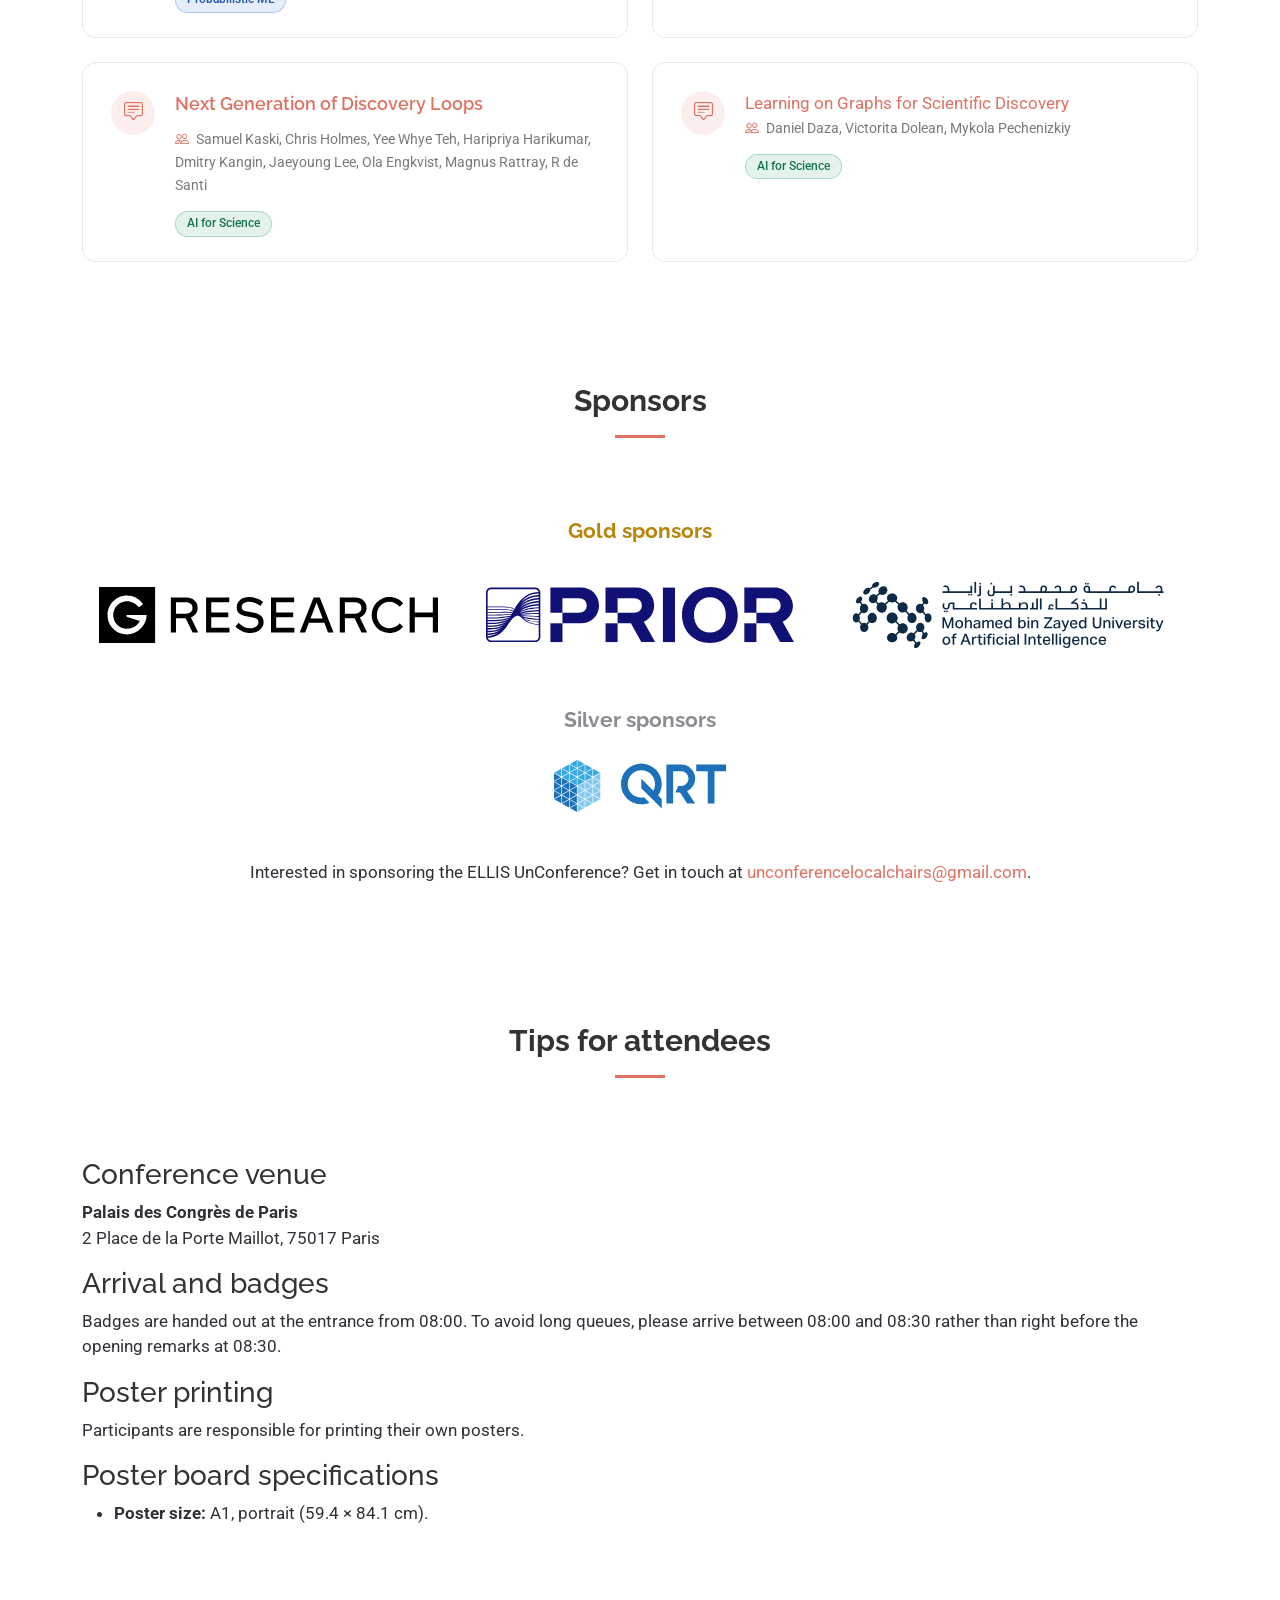
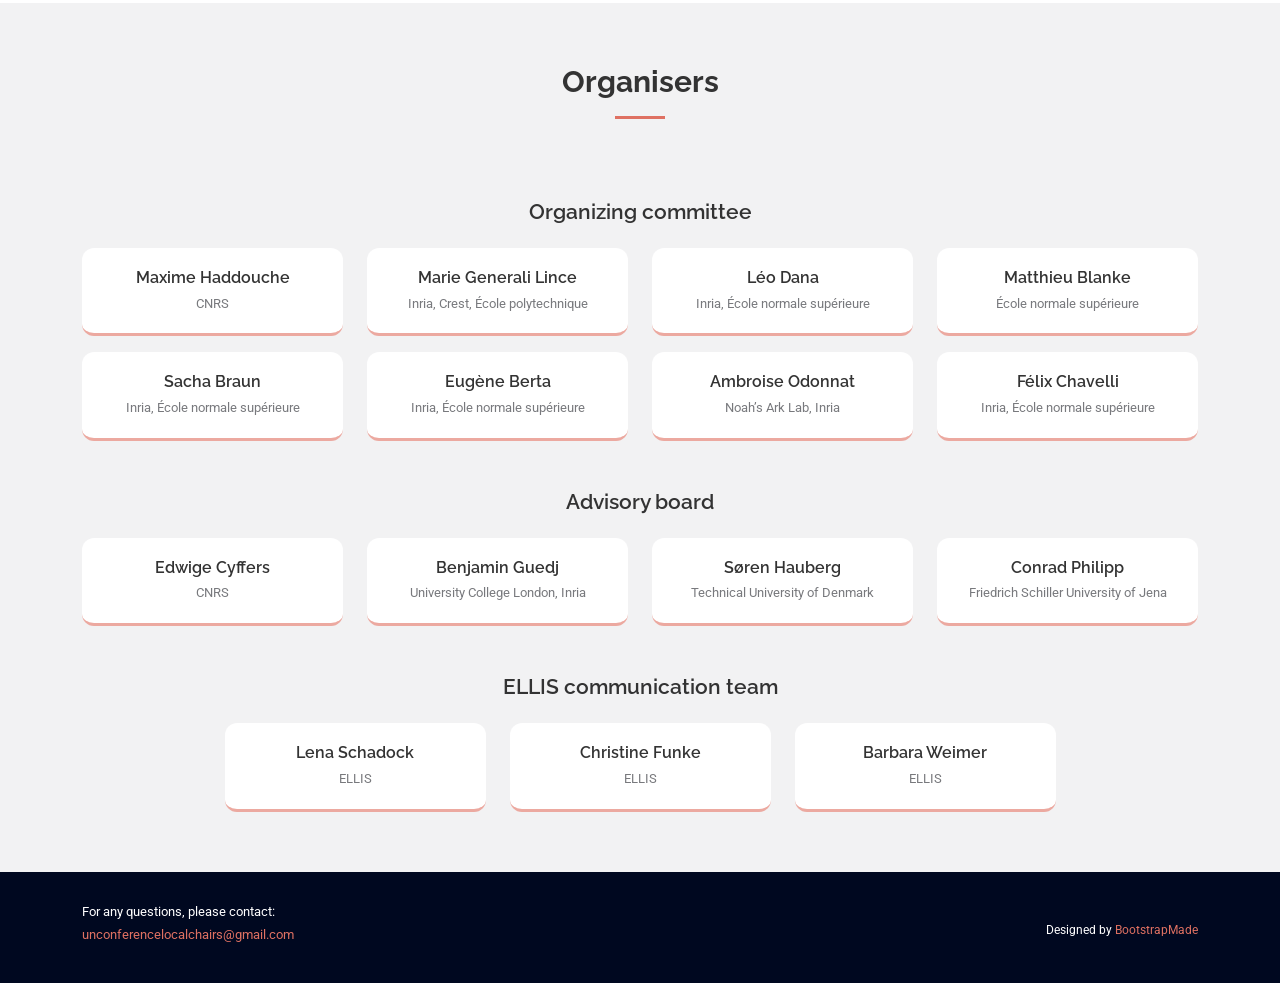
==== commit d8a2f815: "Accepted posters" ====
--- a/index.html
+++ b/index.html
@@ -51,9 +51,9 @@
         <ul>
           <li><a href="#hero" class="active">Home</a></li>
           <li><a href="#registration">Registration</a></li>
+          <li><a href="#schedule">Schedule</a></li>
           <li><a href="#sessions">Sessions</a></li>
-          <li><a href="#call-posters">Call for posters</a></li>
-          <li><a href="#schedule">Schedule</a></li>
+          <li><a href="posters.html">Posters</a></li>
           <!-- <li><a href="#speakers">Invited speakers</a></li> -->
           <!-- <li><a href="#accepted-sessions">Accepted sessions</a></li> -->
           <li><a href="#sponsors">Sponsors</a></li>
@@ -112,380 +112,15 @@
       <div class="container" data-aos="fade-up" data-aos-delay="200">
         <div class="registration-box text-center">
           <i class="bi bi-calendar-check"></i>
-          <p class="registration-date">Registration is now open!</p>
+          <p class="registration-date">Registration is open!</p>
           <p>
-            Registration for the event and for the poster session takes place through a single form.
-          </p>
-          <p>
-            <strong>Deadline to register with a poster:</strong> November 14, 2026, AoE<br>
-            Registration without a poster will remain open after this date.
+            The deadline to register with a poster has passed, but registration for the event is still open.
           </p>
           <a href="https://ellisunconference2026.dakini-pco.com" class="registration-btn" target="_blank" rel="noopener">Register now</a>
         </div>
       </div>
     </section>
 
-
-    <section id="sessions" class="sessions section">
-
-      <div class="container section-title" data-aos="fade-up">
-        <h2>Accepted sessions</h2>
-        <p>
-          We are delighted to announce the 20 sessions selected for this year's program.
-          Each session runs for two hours, in parallel with others, in the morning or afternoon slot.
-        </p>
-      </div>
-
-      <div class="container">
-        <div class="session-slot" data-aos="fade-up">
-          <h3>Morning sessions</h3>
-          <time>10:30–12:30</time>
-        </div>
-
-        <div class="row gy-4">
-
-          <div class="col-lg-6" data-aos="fade-up" data-aos-delay="200">
-            <div class="session-card">
-              <span class="session-icon"><i class="bi bi-chat-square-text"></i></span>
-              <div>
-                <h4>What Should a World Model Remember?</h4>
-                <p><i class="bi bi-people"></i> Randall Balestriero, Julia Kempe, Yann LeCun</p>
-                <ul class="session-tags">
-                  <li class="tag tag-models">World Models</li>
-                </ul>
-              </div>
-            </div>
-          </div>
-
-          <div class="col-lg-6" data-aos="fade-up" data-aos-delay="100">
-            <div class="session-card">
-              <span class="session-icon"><i class="bi bi-chat-square-text"></i></span>
-              <div>
-                <h4>Tabular Foundation Models: Principles, Practice, and Open Problems</h4>
-                <p><i class="bi bi-people"></i> Frank Hutter, Marine Le Morvan</p>
-                <ul class="session-tags">
-                  <li class="tag tag-data">Tabular Foundation Models</li>
-                </ul>
-              </div>
-            </div>
-          </div>
-
-          <div class="col-lg-6" data-aos="fade-up" data-aos-delay="200">
-            <div class="session-card">
-              <span class="session-icon"><i class="bi bi-chat-square-text"></i></span>
-              <div>
-                <h4>
-                  <a href="https://dvps-ai.github.io/multimodality4everyone/" target="_blank" rel="noopener noreferrer">
-                    Multimodality for Everyone (M4E): Democratizing Multimodal Foundation Models
-                  </a>
-                </h4>
-                <p><i class="bi bi-people"></i> Sébastien Bratières, Yiannis Kompatsiaris, Luisa Bentivogli, et al.</p>
-                <ul class="session-tags">
-                  <li class="tag tag-society">Societal Aspects of AI</li>
-                </ul>
-              </div>
-            </div>
-          </div>
-
-          <div class="col-lg-6" data-aos="fade-up" data-aos-delay="100">
-            <div class="session-card">
-              <span class="session-icon"><i class="bi bi-chat-square-text"></i></span>
-              <div>
-                <h4>Health Foundation Models: From Prediction to Decision-Making and Self-Improvement</h4>
-                <p><i class="bi bi-people"></i> Jiancheng Yang, Kimmo Kartasalo, Azade Farshad, Koen Van Leemput</p>
-                <ul class="session-tags">
-                  <li class="tag tag-science">AI for Health</li>
-                </ul>
-              </div>
-            </div>
-          </div>
-
-          <div class="col-lg-6" data-aos="fade-up" data-aos-delay="200">
-            <div class="session-card">
-              <span class="session-icon"><i class="bi bi-chat-square-text"></i></span>
-              <div>
-                <h4>
-                  <a href="https://ellisalicante.org/ellis-hcml-unconference-2026/" target="_blank" rel="noopener noreferrer">
-                    Are We at the Tipping Point for Agentic AI Deployment?
-                  </a>
-                </h4>
-                <p><i class="bi bi-people"></i> Nuria Oliver, Novi Quadrianto, Adrian Weller, Plamen P. Angelov, Javier Sanguino</p>
-                <ul class="session-tags">
-                  <li class="tag tag-agents">Agentic AI</li>
-                </ul>
-              </div>
-            </div>
-          </div>
-
-          <div class="col-lg-6" data-aos="fade-up" data-aos-delay="100">
-            <div class="session-card">
-              <span class="session-icon"><i class="bi bi-chat-square-text"></i></span>
-              <div>
-                <h4>Long-Horizon AI Agents: Reasoning, Recovery, and Coordination</h4>
-                <p><i class="bi bi-people"></i> Beyza Ermis, Sharon Li</p>
-                <ul class="session-tags">
-                  <li class="tag tag-agents">Agentic AI</li>
-                </ul>
-              </div>
-            </div>
-          </div>
-
-          <div class="col-lg-6" data-aos="fade-up" data-aos-delay="200">
-            <div class="session-card">
-              <span class="session-icon"><i class="bi bi-chat-square-text"></i></span>
-              <div>
-                <h4>Why Causality and Uncertainty Must Converge in Practice</h4>
-                <p><i class="bi bi-people"></i> Irene Balelli, Anna Calissano, Marianne Clausel, Emilie Devijver, Alex Markham, Adele Ribeiro</p>
-                <ul class="session-tags">
-                  <li class="tag tag-methods">Causality</li>
-                </ul>
-              </div>
-            </div>
-          </div>
-
-          <div class="col-lg-6" data-aos="fade-up" data-aos-delay="100">
-            <div class="session-card">
-              <span class="session-icon"><i class="bi bi-chat-square-text"></i></span>
-              <div>
-                <h4>Open-Source Foundation Model Training in Europe</h4>
-                <p><i class="bi bi-people"></i> Aaron Klein, Michael Tiemann, Lapo Frati, Camille Denielle, Gopinath Balamurugan, Frank Hutter, David Salinas</p>
-                <ul class="session-tags">
-                  <li class="tag tag-society">Societal Aspects of AI</li>
-                </ul>
-              </div>
-            </div>
-          </div>
-
-          <div class="col-lg-6" data-aos="fade-up" data-aos-delay="200">
-            <div class="session-card">
-              <span class="session-icon"><i class="bi bi-chat-square-text"></i></span>
-              <div>
-                <h4>
-                  <a href="https://yalidu.github.io/ellis-multi-agent-workshop-2026/#about" target="_blank" rel="noopener noreferrer">
-                    Multi-Agent AI for Scientific Discovery: Learning, Coordination and Evaluation
-                  </a>
-                </h4>
-                <p><i class="bi bi-people"></i> Yali Du, Jun Wang</p>
-                <ul class="session-tags">
-                  <li class="tag tag-science">AI for Science</li>
-                </ul>
-              </div>
-            </div>
-          </div>
-
-          <div class="col-lg-6" data-aos="fade-up" data-aos-delay="100">
-            <div class="session-card">
-              <span class="session-icon"><i class="bi bi-chat-square-text"></i></span>
-              <div>
-                <h4>
-                  <a href="https://badulion.github.io/cl4sm_2026/" target="_blank" rel="noopener noreferrer">
-                    Constrained Learning for Scientific Modelling
-                  </a>
-                </h4>
-                <p><i class="bi bi-people"></i> Cecília Coelho, Andrzej Dulny, Fernanda Costa, Ricardo Baptista, Luís Ferrás, Oliver Niggemann</p>
-                <ul class="session-tags">
-                  <li class="tag tag-science">AI for Science</li>
-                </ul>
-              </div>
-            </div>
-          </div>
-
-        </div>
-
-        <div class="session-slot" data-aos="fade-up">
-          <h3>Afternoon sessions</h3>
-          <time>14:00–16:00</time>
-        </div>
-
-        <div class="row gy-4">
-
-          <div class="col-lg-6" data-aos="fade-up" data-aos-delay="200">
-            <div class="session-card">
-              <span class="session-icon"><i class="bi bi-chat-square-text"></i></span>
-              <div>
-                <h4>
-                  <a href="https://unsimulated-wm.github.io/ " target="_blank" rel="noopener noreferrer">
-                    Simulated vs. Unsimulated World Models
-                  </a>
-                </h4>
-                <p><i class="bi bi-people"></i> Sang Wan Lee, Mattia Rigotti, Seong-Whan Lee, Juan Helen Zhou, Jeehyun Kwag, Demian Battaglia</p>
-                <ul class="session-tags">
-                  <li class="tag tag-models">World Models</li>
-                </ul>
-              </div>
-            </div>
-          </div>
-
-          <div class="col-lg-6" data-aos="fade-up" data-aos-delay="100">
-            <div class="session-card">
-              <span class="session-icon"><i class="bi bi-chat-square-text"></i></span>
-              <div>
-                <h4>
-                  <a href="https://lennartpurucker.github.io/tabular-relational-ellis/" target="_blank" rel="noopener noreferrer">
-                    AI for Tabular &amp; Relational Data: What’s Next?
-                  </a>
-                </h4>
-                <p><i class="bi bi-people"></i> Lennart Purucker, Madelon Hulsebos, David Holzmüller, Maximilian Schambach, Félix Lefebvre</p>
-                <ul class="session-tags">
-                  <li class="tag tag-data">Tabular Foundation Models</li>
-                </ul>
-              </div>
-            </div>
-          </div>
-
-          <div class="col-lg-6" data-aos="fade-up" data-aos-delay="200">
-            <div class="session-card">
-              <span class="session-icon"><i class="bi bi-chat-square-text"></i></span>
-              <div>
-                <a href="https://rethinking-ai.github.io/" target="_blank" rel="noopener noreferrer">
-                    Rethinking AI: Sustainability and Frugality in the Era of Foundation Models
-                  </a>
-                <p><i class="bi bi-people"></i> Quentin Bouniot, Alexandre Allauzen, Edouard Oyallon, Enzo Tartaglione, Florence d'Alché-Buc, Ivan Luiz de Moura Matos</p>
-                <ul class="session-tags">
-                  <li class="tag tag-society">Sustainable AI</li>
-                </ul>
-              </div>
-            </div>
-          </div>
-
-          <div class="col-lg-6" data-aos="fade-up" data-aos-delay="100">
-            <div class="session-card">
-              <span class="session-icon"><i class="bi bi-chat-square-text"></i></span>
-              <div>
-                <h4>
-                  <a href="https://www.ellis-jena.ai/ellis-unconference-2026/" target="_blank" rel="noopener noreferrer">
-                    AI for Earth and Climate Sciences
-                  </a>
-                </h4>
-                <p><i class="bi bi-people"></i> Gustau Camps-Valls, Markus Reichstein, Aishwarya Venkataramanan, Marieke Wesselkamp, Conrad Philipp</p>
-                <ul class="session-tags">
-                  <li class="tag tag-science">AI for Climate</li>
-                </ul>
-              </div>
-            </div>
-          </div>
-
-          <div class="col-lg-6" data-aos="fade-up" data-aos-delay="200">
-            <div class="session-card">
-              <span class="session-icon"><i class="bi bi-chat-square-text"></i></span>
-              <div>
-                <a href="https://reflectionsonxai.github.io/" target="_blank" rel="noopener noreferrer">
-                    Reflections on XAI
-                  </a>
-                <p><i class="bi bi-people"></i> Nicolò Cesa-Bianchi, Emmanuel Esposito, Gunnar König, Ulrike von Luxburg, Maximilian Thiessen</p>
-                <ul class="session-tags">
-                  <li class="tag tag-society">Explainable AI</li>
-                </ul>
-              </div>
-            </div>
-          </div>
-
-          <div class="col-lg-6" data-aos="fade-up" data-aos-delay="100">
-            <div class="session-card">
-              <span class="session-icon"><i class="bi bi-chat-square-text"></i></span>
-              <div>
-                <h4>
-                  <a href="https://unireps.org/" target="_blank" rel="noopener noreferrer">
-                    UniReps: Unifying Representations in Neural Models
-                  </a>
-                </h4>
-                <p><i class="bi bi-people"></i> Samuel Lippl, Clémentine Dominé, Zorah Lähner, Marco Fumero, Emily Cheng, Alexandra Proca, David Robin</p>
-                <ul class="session-tags">
-                  <li class="tag tag-methods">Neural Representations</li>
-                </ul>
-              </div>
-            </div>
-          </div>
-
-          <div class="col-lg-6" data-aos="fade-up" data-aos-delay="200">
-            <div class="session-card">
-              <span class="session-icon"><i class="bi bi-chat-square-text"></i></span>
-              <div>
-                <h4>Amortized Probabilistic ML: How Neural Processes, Simulation-Based Inference and Tabular Foundation Models Are the Same Thing</h4>
-                <p><i class="bi bi-people"></i> Herilalaina Rakotoarison, Julia Linhart, Katharina Eggensperger, Luigi Acerbi</p>
-                <ul class="session-tags">
-                  <li class="tag tag-methods">Probabilistic ML</li>
-                </ul>
-              </div>
-            </div>
-          </div>
-
-          <div class="col-lg-6" data-aos="fade-up" data-aos-delay="100">
-            <div class="session-card">
-              <span class="session-icon"><i class="bi bi-chat-square-text"></i></span>
-              <div>
-                <h4>ELLIS Innovation Area Kick-off: From Frontier Research to Impact</h4>
-                <p><i class="bi bi-people"></i> Matthias Bethge, Karteek Alahari, Pierre-Antoine Amiand-Leroy, Nuria Oliver, Fabian Theis, Tine Nørgaard Aage, Lisa Schöllhammer</p>
-                <ul class="session-tags">
-                  <li class="tag tag-society">Entrepreneurship in AI</li>
-                </ul>
-              </div>
-            </div>
-          </div>
-
-          <div class="col-lg-6" data-aos="fade-up" data-aos-delay="200">
-            <div class="session-card">
-              <span class="session-icon"><i class="bi bi-chat-square-text"></i></span>
-              <div>    
-                <h4>
-                  <a href="https://nextgendiscloop.github.io/" target="_blank" rel="noopener noreferrer">
-                    Next Generation of Discovery Loops
-                  </a>
-                </h4>
-                <p><i class="bi bi-people"></i> Samuel Kaski, Chris Holmes, Yee Whye Teh, Haripriya Harikumar, Dmitry Kangin, Jaeyoung Lee, Ola Engkvist, Magnus Rattray, R de Santi</p>
-                <ul class="session-tags">
-                  <li class="tag tag-science">AI for Science</li>
-                </ul>
-              </div>
-            </div>
-          </div>
-
-          <div class="col-lg-6" data-aos="fade-up" data-aos-delay="100">
-            <div class="session-card">
-              <span class="session-icon"><i class="bi bi-chat-square-text"></i></span>
-              <div>
-                <a href="https://log4science.github.io/" target="_blank" rel="noopener noreferrer">
-                    Learning on Graphs for Scientific Discovery
-                  </a>
-                <p><i class="bi bi-people"></i> Daniel Daza, Victorita Dolean, Mykola Pechenizkiy</p>
-                <ul class="session-tags">
-                  <li class="tag tag-science">AI for Science</li>
-                </ul>
-              </div>
-            </div>
-          </div>
-
-        </div>
-      </div>
-    </section>
-
-
-    <section id="call-posters" class="schedule section">
-
-      <div class="container section-title" data-aos="fade-up">
-        <h2>Call for posters</h2>
-      </div>
-
-      <div class="container" data-aos="fade-up" data-aos-delay="200">
-        <p>
-          You can present a recently accepted paper (2026) at our poster session.
-          We aim for top-quality papers in the field of ML (including but not restricted to: ICML, ICLR, AISTATS, JMLR).
-          Come showcase your recent work in Paris!
-        </p>
-        <p>
-          Warning: you cannot present a paper accepted at NeurIPS 2026 at the UnConference.
-        </p>
-        <p>
-          Registration for the poster session happens together with the <a href="#registration">registration for the event</a>.
-        </p>
-        <ul class="fa-ul">
-          <li><span class="fa-li"><i class="fa fa-check"></i></span><strong>Submission deadline:</strong> November 14, 2026, AoE</li>
-          <li><span class="fa-li"><i class="fa fa-check"></i></span><strong>Decision notification:</strong> November 20, 2026, AoE</li>
-        </ul>
-
-      </div>
-    </section>
-  
 
     <section id="schedule" class="schedule section">
 
@@ -583,14 +218,350 @@
                 <time>16:30–18:30</time>
               </div>
               <div class="col-md-10">
-                <h4>Poster session</h4>
-                <p>Contributed Posters</p>
+                <h4><a href="posters.html">Poster session</a></h4>
+                <p>Contributed Posters · <a href="posters.html">See the list of accepted posters</a></p>
               </div>
             </div>
           </div>
         </div>
       </div>
     </section>
+
+
+    <section id="sessions" class="sessions section">
+
+      <div class="container section-title" data-aos="fade-up">
+        <h2>Accepted sessions</h2>
+        <p>
+          We are delighted to announce the 20 sessions selected for this year's program.
+          Each session runs for two hours, in parallel with others, in the morning or afternoon slot.
+        </p>
+      </div>
+
+      <div class="container">
+        <div class="session-slot" data-aos="fade-up">
+          <h3>Morning sessions</h3>
+          <time>10:30–12:30</time>
+        </div>
+
+        <div class="row gy-4">
+
+          <div class="col-lg-6" data-aos="fade-up" data-aos-delay="200">
+            <div class="session-card">
+              <span class="session-icon"><i class="bi bi-chat-square-text"></i></span>
+              <div>
+                <h4>What Should a World Model Remember?</h4>
+                <p><i class="bi bi-people"></i> Randall Balestriero, Julia Kempe, Yann LeCun</p>
+                <ul class="session-tags">
+                  <li class="tag tag-models">World Models</li>
+                </ul>
+              </div>
+            </div>
+          </div>
+
+          <div class="col-lg-6" data-aos="fade-up" data-aos-delay="100">
+            <div class="session-card">
+              <span class="session-icon"><i class="bi bi-chat-square-text"></i></span>
+              <div>
+                <h4>Tabular Foundation Models: Principles, Practice, and Open Problems</h4>
+                <p><i class="bi bi-people"></i> Frank Hutter, Marine Le Morvan</p>
+                <ul class="session-tags">
+                  <li class="tag tag-data">Tabular Foundation Models</li>
+                </ul>
+              </div>
+            </div>
+          </div>
+
+          <div class="col-lg-6" data-aos="fade-up" data-aos-delay="200">
+            <div class="session-card">
+              <span class="session-icon"><i class="bi bi-chat-square-text"></i></span>
+              <div>
+                <h4>
+                  <a href="https://dvps-ai.github.io/multimodality4everyone/" target="_blank" rel="noopener noreferrer">
+                    Multimodality for Everyone (M4E): Democratizing Multimodal Foundation Models
+                  </a>
+                </h4>
+                <p><i class="bi bi-people"></i> Sébastien Bratières, Yiannis Kompatsiaris, Luisa Bentivogli, et al.</p>
+                <ul class="session-tags">
+                  <li class="tag tag-society">Societal Aspects of AI</li>
+                </ul>
+              </div>
+            </div>
+          </div>
+
+          <div class="col-lg-6" data-aos="fade-up" data-aos-delay="100">
+            <div class="session-card">
+              <span class="session-icon"><i class="bi bi-chat-square-text"></i></span>
+              <div>
+                <h4>Health Foundation Models: From Prediction to Decision-Making and Self-Improvement</h4>
+                <p><i class="bi bi-people"></i> Jiancheng Yang, Kimmo Kartasalo, Azade Farshad, Koen Van Leemput</p>
+                <ul class="session-tags">
+                  <li class="tag tag-science">AI for Health</li>
+                </ul>
+              </div>
+            </div>
+          </div>
+
+          <div class="col-lg-6" data-aos="fade-up" data-aos-delay="200">
+            <div class="session-card">
+              <span class="session-icon"><i class="bi bi-chat-square-text"></i></span>
+              <div>
+                <h4>
+                  <a href="https://ellisalicante.org/ellis-hcml-unconference-2026/" target="_blank" rel="noopener noreferrer">
+                    Are We at the Tipping Point for Agentic AI Deployment?
+                  </a>
+                </h4>
+                <p><i class="bi bi-people"></i> Nuria Oliver, Novi Quadrianto, Adrian Weller, Plamen P. Angelov, Javier Sanguino</p>
+                <ul class="session-tags">
+                  <li class="tag tag-agents">Agentic AI</li>
+                </ul>
+              </div>
+            </div>
+          </div>
+
+          <div class="col-lg-6" data-aos="fade-up" data-aos-delay="100">
+            <div class="session-card">
+              <span class="session-icon"><i class="bi bi-chat-square-text"></i></span>
+              <div>
+                <h4>Long-Horizon AI Agents: Reasoning, Recovery, and Coordination</h4>
+                <p><i class="bi bi-people"></i> Beyza Ermis, Sharon Li</p>
+                <ul class="session-tags">
+                  <li class="tag tag-agents">Agentic AI</li>
+                </ul>
+              </div>
+            </div>
+          </div>
+
+          <div class="col-lg-6" data-aos="fade-up" data-aos-delay="200">
+            <div class="session-card">
+              <span class="session-icon"><i class="bi bi-chat-square-text"></i></span>
+              <div>
+                <h4>Why Causality and Uncertainty Must Converge in Practice</h4>
+                <p><i class="bi bi-people"></i> Irene Balelli, Anna Calissano, Marianne Clausel, Emilie Devijver, Alex Markham, Adele Ribeiro</p>
+                <ul class="session-tags">
+                  <li class="tag tag-methods">Causality</li>
+                </ul>
+              </div>
+            </div>
+          </div>
+
+          <div class="col-lg-6" data-aos="fade-up" data-aos-delay="100">
+            <div class="session-card">
+              <span class="session-icon"><i class="bi bi-chat-square-text"></i></span>
+              <div>
+                <h4>Open-Source Foundation Model Training in Europe</h4>
+                <p><i class="bi bi-people"></i> Aaron Klein, Michael Tiemann, Lapo Frati, Camille Denielle, Gopinath Balamurugan, Frank Hutter, David Salinas</p>
+                <ul class="session-tags">
+                  <li class="tag tag-society">Societal Aspects of AI</li>
+                </ul>
+              </div>
+            </div>
+          </div>
+
+          <div class="col-lg-6" data-aos="fade-up" data-aos-delay="200">
+            <div class="session-card">
+              <span class="session-icon"><i class="bi bi-chat-square-text"></i></span>
+              <div>
+                <h4>
+                  <a href="https://yalidu.github.io/ellis-multi-agent-workshop-2026/#about" target="_blank" rel="noopener noreferrer">
+                    Multi-Agent AI for Scientific Discovery: Learning, Coordination and Evaluation
+                  </a>
+                </h4>
+                <p><i class="bi bi-people"></i> Yali Du, Jun Wang</p>
+                <ul class="session-tags">
+                  <li class="tag tag-science">AI for Science</li>
+                </ul>
+              </div>
+            </div>
+          </div>
+
+          <div class="col-lg-6" data-aos="fade-up" data-aos-delay="100">
+            <div class="session-card">
+              <span class="session-icon"><i class="bi bi-chat-square-text"></i></span>
+              <div>
+                <h4>
+                  <a href="https://badulion.github.io/cl4sm_2026/" target="_blank" rel="noopener noreferrer">
+                    Constrained Learning for Scientific Modelling
+                  </a>
+                </h4>
+                <p><i class="bi bi-people"></i> Cecília Coelho, Andrzej Dulny, Fernanda Costa, Ricardo Baptista, Luís Ferrás, Oliver Niggemann</p>
+                <ul class="session-tags">
+                  <li class="tag tag-science">AI for Science</li>
+                </ul>
+              </div>
+            </div>
+          </div>
+
+        </div>
+
+        <div class="session-slot" data-aos="fade-up">
+          <h3>Afternoon sessions</h3>
+          <time>14:00–16:00</time>
+        </div>
+
+        <div class="row gy-4">
+
+          <div class="col-lg-6" data-aos="fade-up" data-aos-delay="200">
+            <div class="session-card">
+              <span class="session-icon"><i class="bi bi-chat-square-text"></i></span>
+              <div>
+                <h4>
+                  <a href="https://unsimulated-wm.github.io/ " target="_blank" rel="noopener noreferrer">
+                    Simulated vs. Unsimulated World Models
+                  </a>
+                </h4>
+                <p><i class="bi bi-people"></i> Sang Wan Lee, Mattia Rigotti, Seong-Whan Lee, Juan Helen Zhou, Jeehyun Kwag, Demian Battaglia</p>
+                <ul class="session-tags">
+                  <li class="tag tag-models">World Models</li>
+                </ul>
+              </div>
+            </div>
+          </div>
+
+          <div class="col-lg-6" data-aos="fade-up" data-aos-delay="100">
+            <div class="session-card">
+              <span class="session-icon"><i class="bi bi-chat-square-text"></i></span>
+              <div>
+                <h4>
+                  <a href="https://lennartpurucker.github.io/tabular-relational-ellis/" target="_blank" rel="noopener noreferrer">
+                    AI for Tabular &amp; Relational Data: What’s Next?
+                  </a>
+                </h4>
+                <p><i class="bi bi-people"></i> Lennart Purucker, Madelon Hulsebos, David Holzmüller, Maximilian Schambach, Félix Lefebvre</p>
+                <ul class="session-tags">
+                  <li class="tag tag-data">Tabular Foundation Models</li>
+                </ul>
+              </div>
+            </div>
+          </div>
+
+          <div class="col-lg-6" data-aos="fade-up" data-aos-delay="200">
+            <div class="session-card">
+              <span class="session-icon"><i class="bi bi-chat-square-text"></i></span>
+              <div>
+                <a href="https://rethinking-ai.github.io/" target="_blank" rel="noopener noreferrer">
+                    Rethinking AI: Sustainability and Frugality in the Era of Foundation Models
+                  </a>
+                <p><i class="bi bi-people"></i> Quentin Bouniot, Alexandre Allauzen, Edouard Oyallon, Enzo Tartaglione, Florence d'Alché-Buc, Ivan Luiz de Moura Matos</p>
+                <ul class="session-tags">
+                  <li class="tag tag-society">Sustainable AI</li>
+                </ul>
+              </div>
+            </div>
+          </div>
+
+          <div class="col-lg-6" data-aos="fade-up" data-aos-delay="100">
+            <div class="session-card">
+              <span class="session-icon"><i class="bi bi-chat-square-text"></i></span>
+              <div>
+                <h4>
+                  <a href="https://www.ellis-jena.ai/ellis-unconference-2026/" target="_blank" rel="noopener noreferrer">
+                    AI for Earth and Climate Sciences
+                  </a>
+                </h4>
+                <p><i class="bi bi-people"></i> Gustau Camps-Valls, Markus Reichstein, Aishwarya Venkataramanan, Marieke Wesselkamp, Conrad Philipp</p>
+                <ul class="session-tags">
+                  <li class="tag tag-science">AI for Climate</li>
+                </ul>
+              </div>
+            </div>
+          </div>
+
+          <div class="col-lg-6" data-aos="fade-up" data-aos-delay="200">
+            <div class="session-card">
+              <span class="session-icon"><i class="bi bi-chat-square-text"></i></span>
+              <div>
+                <a href="https://reflectionsonxai.github.io/" target="_blank" rel="noopener noreferrer">
+                    Reflections on XAI
+                  </a>
+                <p><i class="bi bi-people"></i> Nicolò Cesa-Bianchi, Emmanuel Esposito, Gunnar König, Ulrike von Luxburg, Maximilian Thiessen</p>
+                <ul class="session-tags">
+                  <li class="tag tag-society">Explainable AI</li>
+                </ul>
+              </div>
+            </div>
+          </div>
+
+          <div class="col-lg-6" data-aos="fade-up" data-aos-delay="100">
+            <div class="session-card">
+              <span class="session-icon"><i class="bi bi-chat-square-text"></i></span>
+              <div>
+                <h4>
+                  <a href="https://unireps.org/" target="_blank" rel="noopener noreferrer">
+                    UniReps: Unifying Representations in Neural Models
+                  </a>
+                </h4>
+                <p><i class="bi bi-people"></i> Samuel Lippl, Clémentine Dominé, Zorah Lähner, Marco Fumero, Emily Cheng, Alexandra Proca, David Robin</p>
+                <ul class="session-tags">
+                  <li class="tag tag-methods">Neural Representations</li>
+                </ul>
+              </div>
+            </div>
+          </div>
+
+          <div class="col-lg-6" data-aos="fade-up" data-aos-delay="200">
+            <div class="session-card">
+              <span class="session-icon"><i class="bi bi-chat-square-text"></i></span>
+              <div>
+                <h4>Amortized Probabilistic ML: How Neural Processes, Simulation-Based Inference and Tabular Foundation Models Are the Same Thing</h4>
+                <p><i class="bi bi-people"></i> Herilalaina Rakotoarison, Julia Linhart, Katharina Eggensperger, Luigi Acerbi</p>
+                <ul class="session-tags">
+                  <li class="tag tag-methods">Probabilistic ML</li>
+                </ul>
+              </div>
+            </div>
+          </div>
+
+          <div class="col-lg-6" data-aos="fade-up" data-aos-delay="100">
+            <div class="session-card">
+              <span class="session-icon"><i class="bi bi-chat-square-text"></i></span>
+              <div>
+                <h4>ELLIS Innovation Area Kick-off: From Frontier Research to Impact</h4>
+                <p><i class="bi bi-people"></i> Matthias Bethge, Karteek Alahari, Pierre-Antoine Amiand-Leroy, Nuria Oliver, Fabian Theis, Tine Nørgaard Aage, Lisa Schöllhammer</p>
+                <ul class="session-tags">
+                  <li class="tag tag-society">Entrepreneurship in AI</li>
+                </ul>
+              </div>
+            </div>
+          </div>
+
+          <div class="col-lg-6" data-aos="fade-up" data-aos-delay="200">
+            <div class="session-card">
+              <span class="session-icon"><i class="bi bi-chat-square-text"></i></span>
+              <div>    
+                <h4>
+                  <a href="https://nextgendiscloop.github.io/" target="_blank" rel="noopener noreferrer">
+                    Next Generation of Discovery Loops
+                  </a>
+                </h4>
+                <p><i class="bi bi-people"></i> Samuel Kaski, Chris Holmes, Yee Whye Teh, Haripriya Harikumar, Dmitry Kangin, Jaeyoung Lee, Ola Engkvist, Magnus Rattray, R de Santi</p>
+                <ul class="session-tags">
+                  <li class="tag tag-science">AI for Science</li>
+                </ul>
+              </div>
+            </div>
+          </div>
+
+          <div class="col-lg-6" data-aos="fade-up" data-aos-delay="100">
+            <div class="session-card">
+              <span class="session-icon"><i class="bi bi-chat-square-text"></i></span>
+              <div>
+                <a href="https://log4science.github.io/" target="_blank" rel="noopener noreferrer">
+                    Learning on Graphs for Scientific Discovery
+                  </a>
+                <p><i class="bi bi-people"></i> Daniel Daza, Victorita Dolean, Mykola Pechenizkiy</p>
+                <ul class="session-tags">
+                  <li class="tag tag-science">AI for Science</li>
+                </ul>
+              </div>
+            </div>
+          </div>
+
+        </div>
+      </div>
+    </section>
+
+
 
 
     <!--
--- a/assets/css/main.css
+++ b/assets/css/main.css
@@ -1980,3 +1980,201 @@
   margin: 0;
   color: color-mix(in srgb, var(--default-color), transparent 35%);
 }
+
+/*--------------------------------------------------------------
+# Accepted Posters Page
+--------------------------------------------------------------*/
+.page-title .page-subtitle {
+  font-size: calc(17px * var(--font-scale));
+  line-height: 1.7;
+  margin: 0;
+  color: color-mix(in srgb, var(--default-color), transparent 15%);
+}
+
+.posters .posters-toolbar {
+  max-width: 900px;
+  margin: 0 auto 48px;
+  text-align: center;
+}
+
+.posters .poster-search {
+  position: relative;
+  max-width: 520px;
+  margin: 0 auto;
+}
+
+.posters .poster-search i {
+  position: absolute;
+  left: 18px;
+  top: 50%;
+  transform: translateY(-50%);
+  color: color-mix(in srgb, var(--default-color), transparent 50%);
+  pointer-events: none;
+}
+
+.posters .poster-search input {
+  width: 100%;
+  padding: 12px 20px 12px 46px;
+  font-size: calc(16px * var(--font-scale));
+  color: var(--default-color);
+  background: var(--surface-color);
+  border: 1px solid color-mix(in srgb, var(--default-color), transparent 85%);
+  border-radius: 50px;
+  outline: none;
+  transition: border-color 0.2s, box-shadow 0.2s;
+}
+
+.posters .poster-search input:focus {
+  border-color: var(--accent-color);
+  box-shadow: 0 0 0 4px color-mix(in srgb, var(--accent-color), transparent 85%);
+}
+
+.posters .poster-results {
+  font-size: calc(14px * var(--font-scale));
+  margin: 10px 0 22px;
+  color: color-mix(in srgb, var(--default-color), transparent 40%);
+}
+
+.posters .theme-chips {
+  display: flex;
+  flex-wrap: wrap;
+  justify-content: center;
+  gap: 8px;
+  list-style: none;
+  padding: 0;
+  margin: 0;
+}
+
+.posters .theme-chip {
+  display: inline-flex;
+  align-items: center;
+  gap: 6px;
+  padding: 6px 14px;
+  font-size: calc(14px * var(--font-scale));
+  font-weight: 500;
+  color: var(--default-color);
+  background: var(--surface-color);
+  border: 1px solid color-mix(in srgb, var(--default-color), transparent 88%);
+  border-radius: 50px;
+  transition: 0.2s;
+}
+
+.posters .theme-chip i {
+  color: var(--accent-color);
+}
+
+.posters .theme-chip span {
+  font-size: calc(12px * var(--font-scale));
+  font-weight: 600;
+  padding: 0 7px;
+  border-radius: 50px;
+  color: var(--accent-color);
+  background: color-mix(in srgb, var(--accent-color), transparent 88%);
+}
+
+.posters .theme-chip:hover {
+  color: var(--accent-color);
+  border-color: color-mix(in srgb, var(--accent-color), transparent 50%);
+}
+
+.posters .poster-group {
+  scroll-margin-top: 100px;
+}
+
+.posters .poster-group + .poster-group {
+  margin-top: 56px;
+}
+
+.posters .poster-group-title {
+  display: flex;
+  align-items: center;
+  gap: 14px;
+  margin-bottom: 20px;
+  padding-bottom: 12px;
+  border-bottom: 2px solid color-mix(in srgb, var(--accent-color), transparent 70%);
+}
+
+.posters .poster-group-icon {
+  display: inline-flex;
+  align-items: center;
+  justify-content: center;
+  width: 40px;
+  height: 40px;
+  border-radius: 50%;
+  background: color-mix(in srgb, var(--accent-color), transparent 88%);
+  color: var(--accent-color);
+  font-size: calc(18px * var(--font-scale));
+}
+
+.posters .poster-group-title h3 {
+  flex: 1;
+  min-width: 0;
+  font-size: calc(24px * var(--font-scale));
+  font-weight: 700;
+  margin: 0;
+}
+
+.posters .poster-group-icon,
+.posters .poster-count {
+  flex-shrink: 0;
+}
+
+.posters .poster-count {
+  font-size: calc(14px * var(--font-scale));
+  font-weight: 600;
+  color: var(--accent-color);
+}
+
+.posters .poster-card {
+  height: 100%;
+  padding: 20px 24px;
+  background: var(--surface-color);
+  border: 1px solid color-mix(in srgb, var(--default-color), transparent 90%);
+  border-left: 3px solid color-mix(in srgb, var(--accent-color), transparent 40%);
+  border-radius: 12px;
+  transition: transform 0.3s, box-shadow 0.3s, border-color 0.3s;
+}
+
+.posters .poster-card:hover {
+  transform: translateY(-3px);
+  border-color: color-mix(in srgb, var(--accent-color), transparent 50%);
+  border-left-color: var(--accent-color);
+  box-shadow: 0 10px 26px rgba(0, 0, 0, 0.07);
+}
+
+.posters .poster-card h4 {
+  font-size: calc(17px * var(--font-scale));
+  font-weight: 600;
+  line-height: 1.45;
+  margin-bottom: 10px;
+}
+
+.posters .poster-card p {
+  font-size: calc(14.5px * var(--font-scale));
+  line-height: 1.5;
+  margin: 0;
+  color: color-mix(in srgb, var(--default-color), transparent 35%);
+}
+
+.posters .poster-card p i {
+  color: var(--accent-color);
+  margin-right: 4px;
+}
+
+.posters .poster-card p strong {
+  font-weight: 600;
+  color: var(--default-color);
+}
+
+.posters .poster-empty {
+  text-align: center;
+  margin: 24px 0 0;
+  color: color-mix(in srgb, var(--default-color), transparent 40%);
+}
+
+.posters .posters-intro {
+  max-width: 680px;
+  margin: 0 auto 28px;
+  font-size: calc(18px * var(--font-scale));
+  line-height: 1.6;
+}
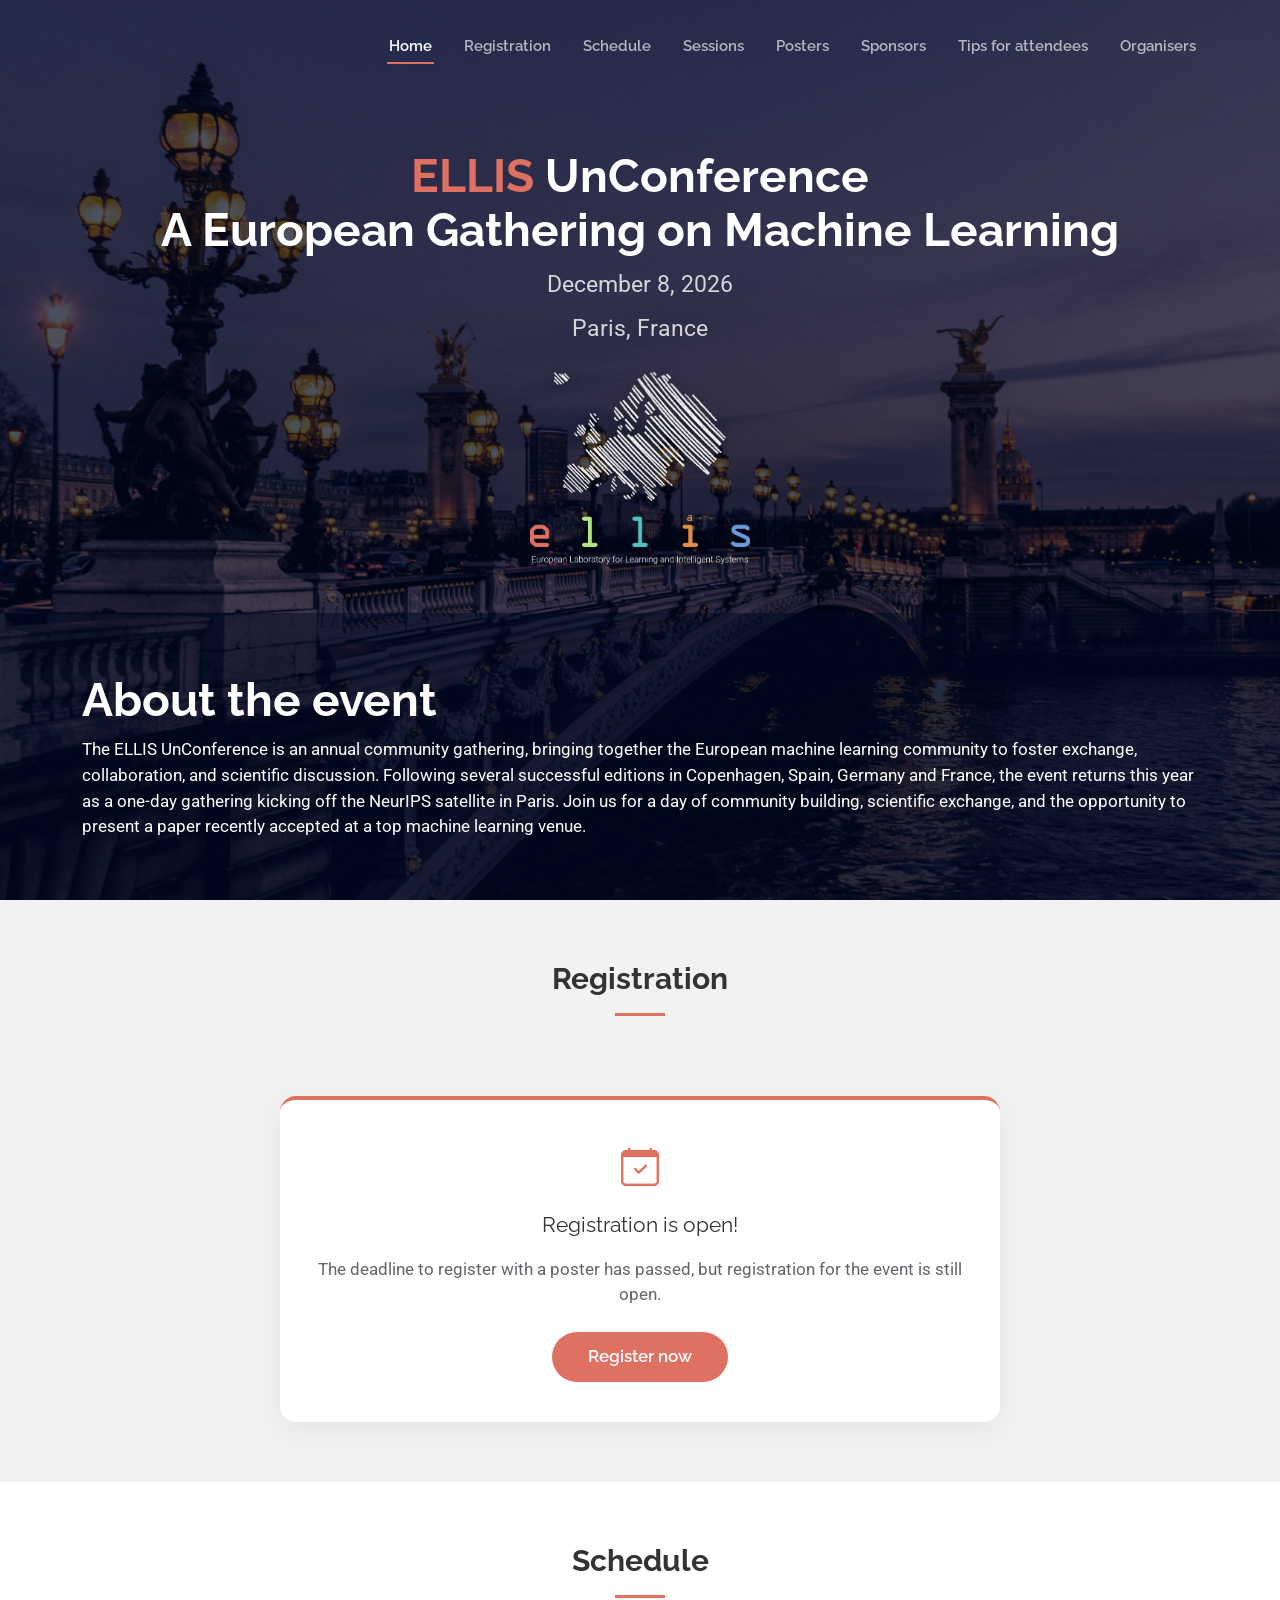
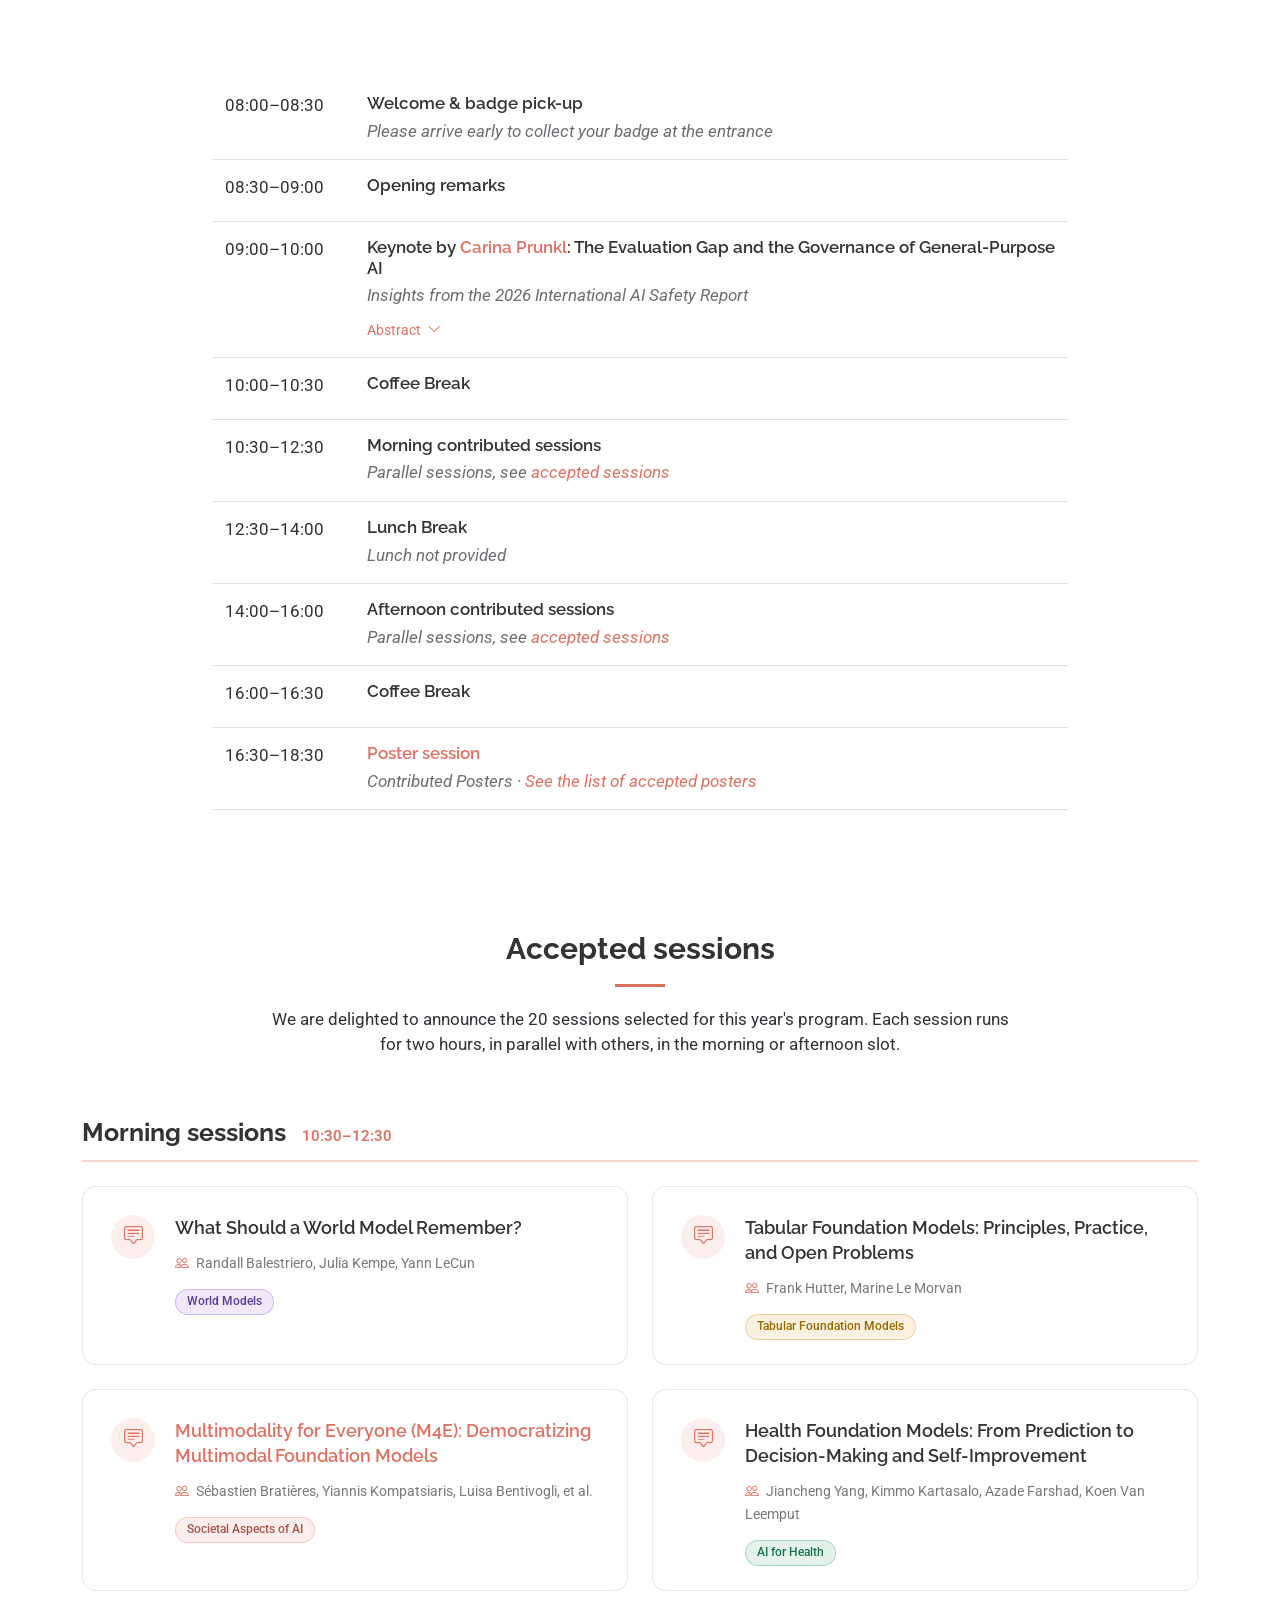
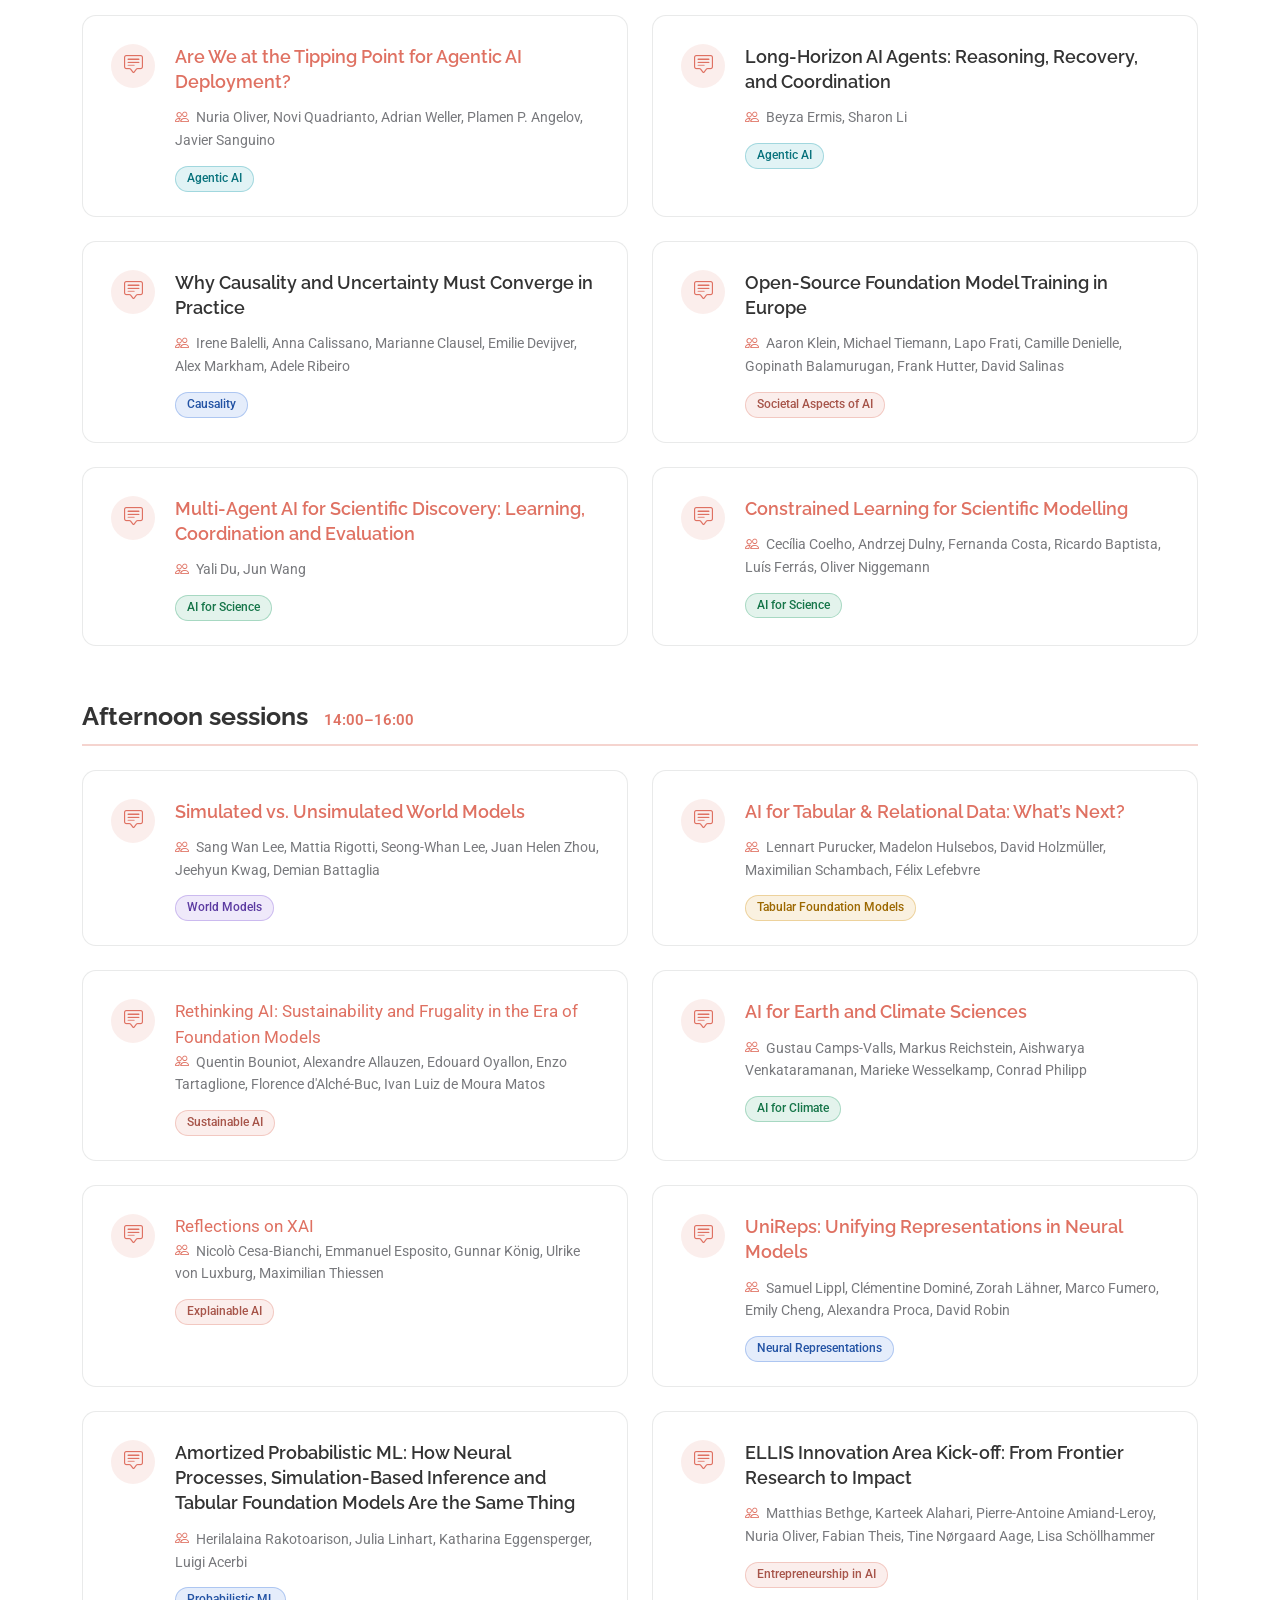
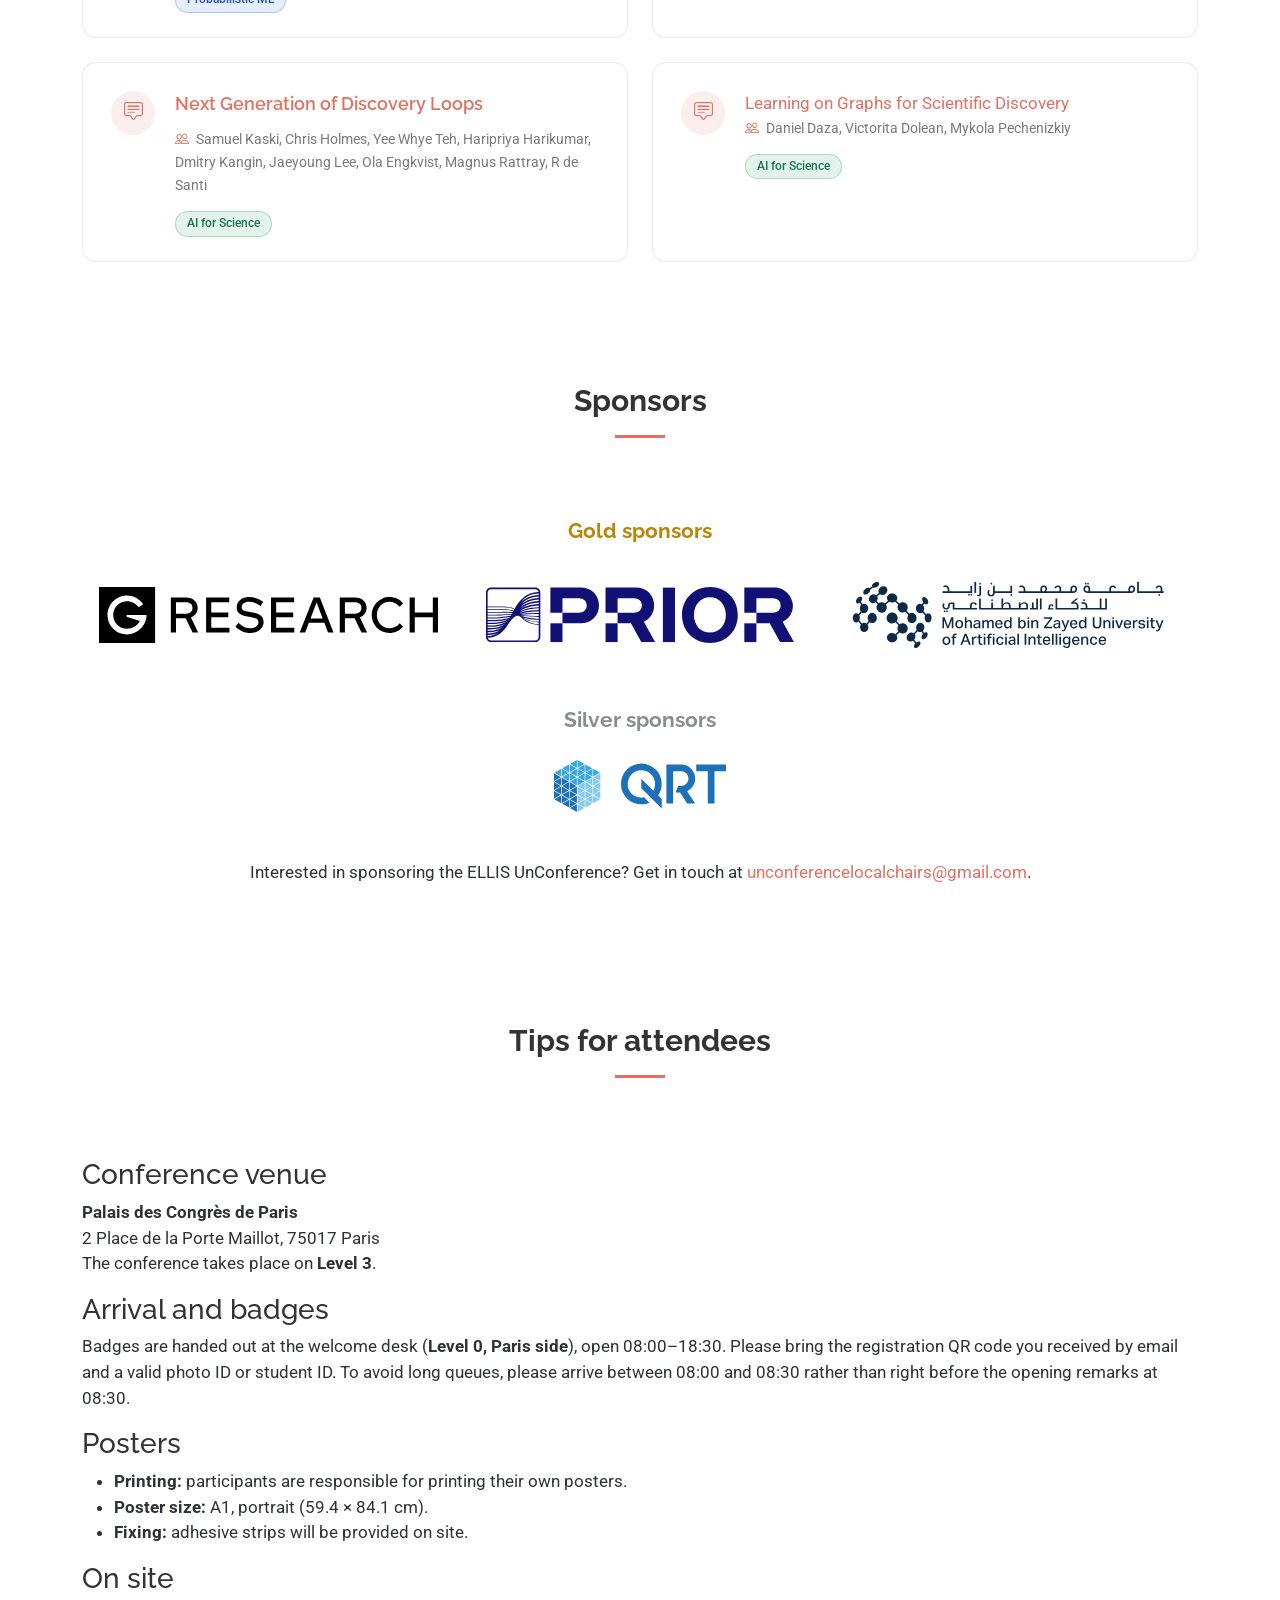
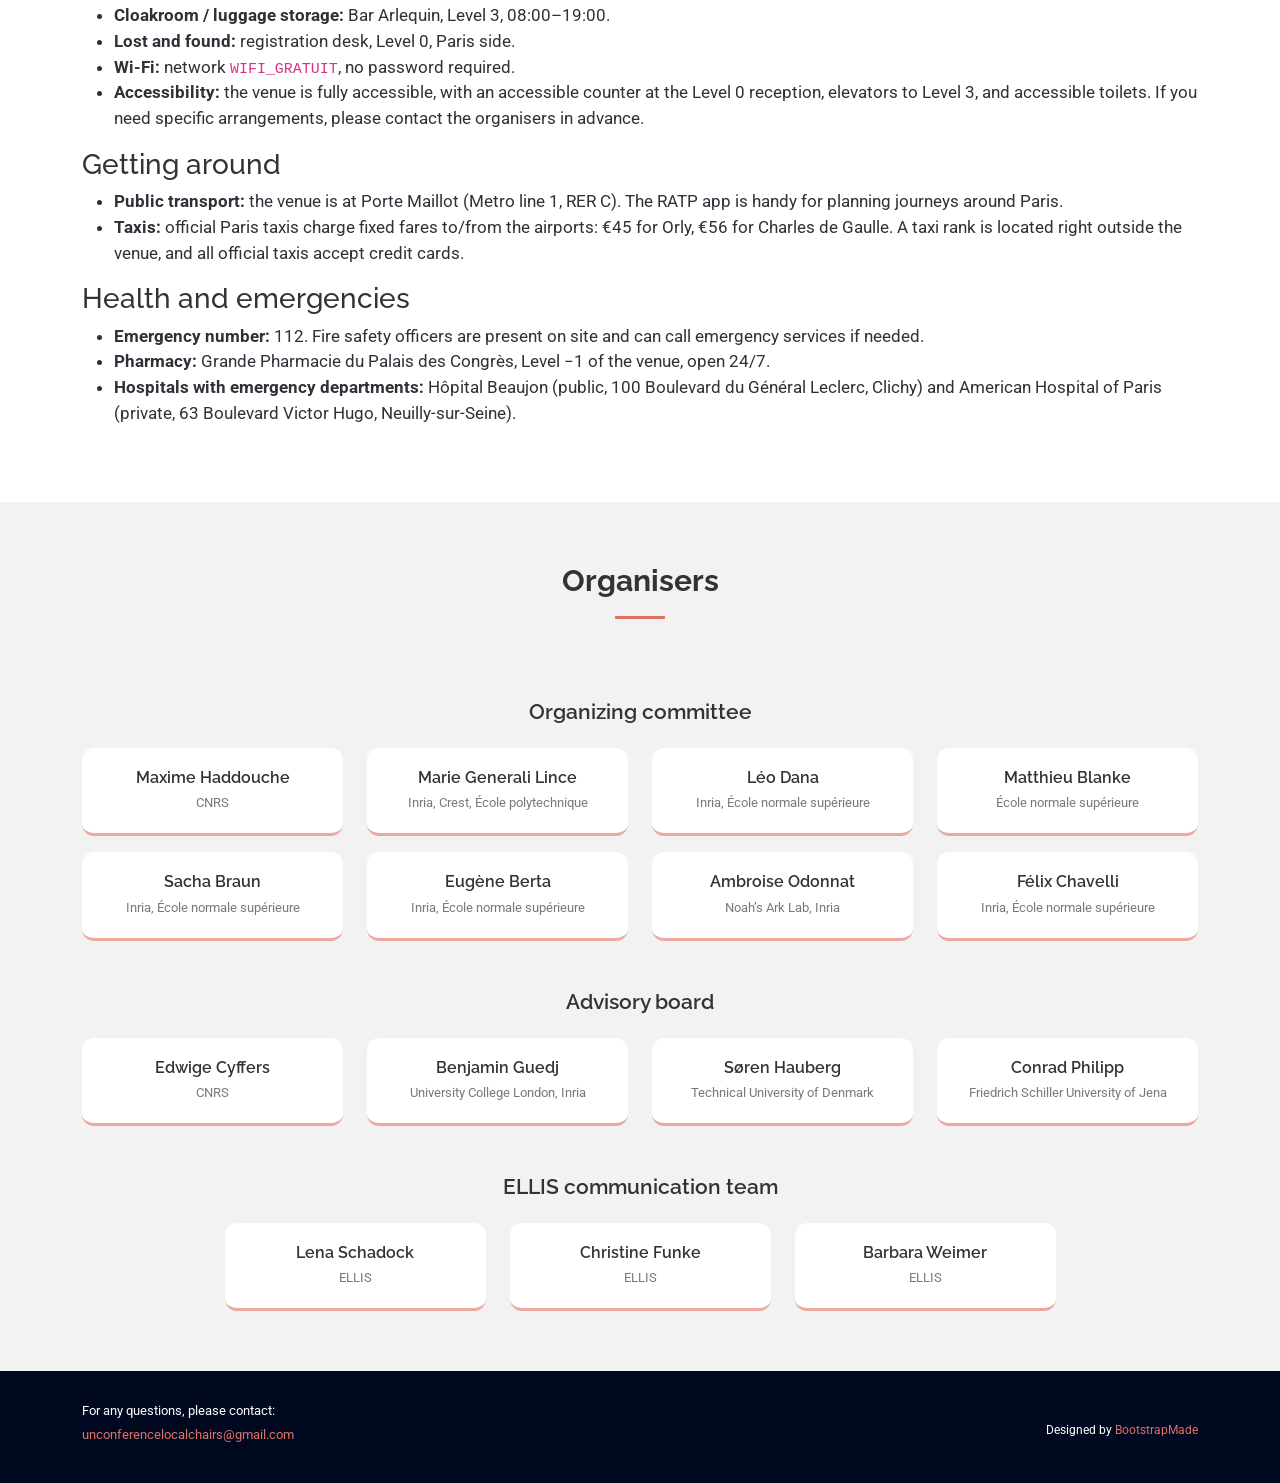
==== commit 44c5335a: "useful info" ====
--- a/index.html
+++ b/index.html
@@ -772,21 +772,42 @@
         <h3>Conference venue</h3>
         <p>
         <strong>Palais des Congrès de Paris</strong><br>
-        2 Place de la Porte Maillot, 75017 Paris
+        2 Place de la Porte Maillot, 75017 Paris<br>
+        The conference takes place on <strong>Level 3</strong>.
         </p>
 
         <h3>Arrival and badges</h3>
         <p>
-          Badges are handed out at the entrance from 08:00. To avoid long queues, please arrive between 08:00 and 08:30 rather than right before the opening remarks at 08:30.
+          Badges are handed out at the welcome desk (<strong>Level 0, Paris side</strong>), open 08:00–18:30. Please bring the registration QR code you received by email and a valid photo ID or student ID.
+          To avoid long queues, please arrive between 08:00 and 08:30 rather than right before the opening remarks at 08:30.
         </p>
 
-        <h3>Poster printing</h3>
-        <p>Participants are responsible for printing their own posters.</p>
-
-        <h3>Poster board specifications</h3>
+        <h3>Posters</h3>
         <ul class="fa-ul">
+          <li><span class="fa-li"><i class="fa fa-check"></i></span><strong>Printing:</strong> participants are responsible for printing their own posters.</li>
           <li><span class="fa-li"><i class="fa fa-check"></i></span><strong>Poster size:</strong> A1, portrait (59.4 × 84.1 cm).</li>
-          <!-- <li><span class="fa-li"><i class="fa fa-check"></i></span><strong>Fixing method:</strong> more info to come.</li> -->
+          <li><span class="fa-li"><i class="fa fa-check"></i></span><strong>Fixing:</strong> adhesive strips will be provided on site.</li>
+        </ul>
+
+        <h3>On site</h3>
+        <ul class="fa-ul">
+          <li><span class="fa-li"><i class="fa fa-check"></i></span><strong>Cloakroom / luggage storage:</strong> Bar Arlequin, Level 3, 08:00–19:00.</li>
+          <li><span class="fa-li"><i class="fa fa-check"></i></span><strong>Lost and found:</strong> registration desk, Level 0, Paris side.</li>
+          <li><span class="fa-li"><i class="fa fa-check"></i></span><strong>Wi-Fi:</strong> network <code>WIFI_GRATUIT</code>, no password required.</li>
+          <li><span class="fa-li"><i class="fa fa-check"></i></span><strong>Accessibility:</strong> the venue is fully accessible, with an accessible counter at the Level 0 reception, elevators to Level 3, and accessible toilets. If you need specific arrangements, please contact the organisers in advance.</li>
+        </ul>
+
+        <h3>Getting around</h3>
+        <ul class="fa-ul">
+          <li><span class="fa-li"><i class="fa fa-check"></i></span><strong>Public transport:</strong> the venue is at Porte Maillot (Metro line 1, RER C). The RATP app is handy for planning journeys around Paris.</li>
+          <li><span class="fa-li"><i class="fa fa-check"></i></span><strong>Taxis:</strong> official Paris taxis charge fixed fares to/from the airports: €45 for Orly, €56 for Charles de Gaulle. A taxi rank is located right outside the venue, and all official taxis accept credit cards.</li>
+        </ul>
+
+        <h3>Health and emergencies</h3>
+        <ul class="fa-ul">
+          <li><span class="fa-li"><i class="fa fa-check"></i></span><strong>Emergency number:</strong> 112. Fire safety officers are present on site and can call emergency services if needed.</li>
+          <li><span class="fa-li"><i class="fa fa-check"></i></span><strong>Pharmacy:</strong> Grande Pharmacie du Palais des Congrès, Level −1 of the venue, open 24/7.</li>
+          <li><span class="fa-li"><i class="fa fa-check"></i></span><strong>Hospitals with emergency departments:</strong> Hôpital Beaujon (public, 100 Boulevard du Général Leclerc, Clichy) and American Hospital of Paris (private, 63 Boulevard Victor Hugo, Neuilly-sur-Seine).</li>
         </ul>
 
       </div>
